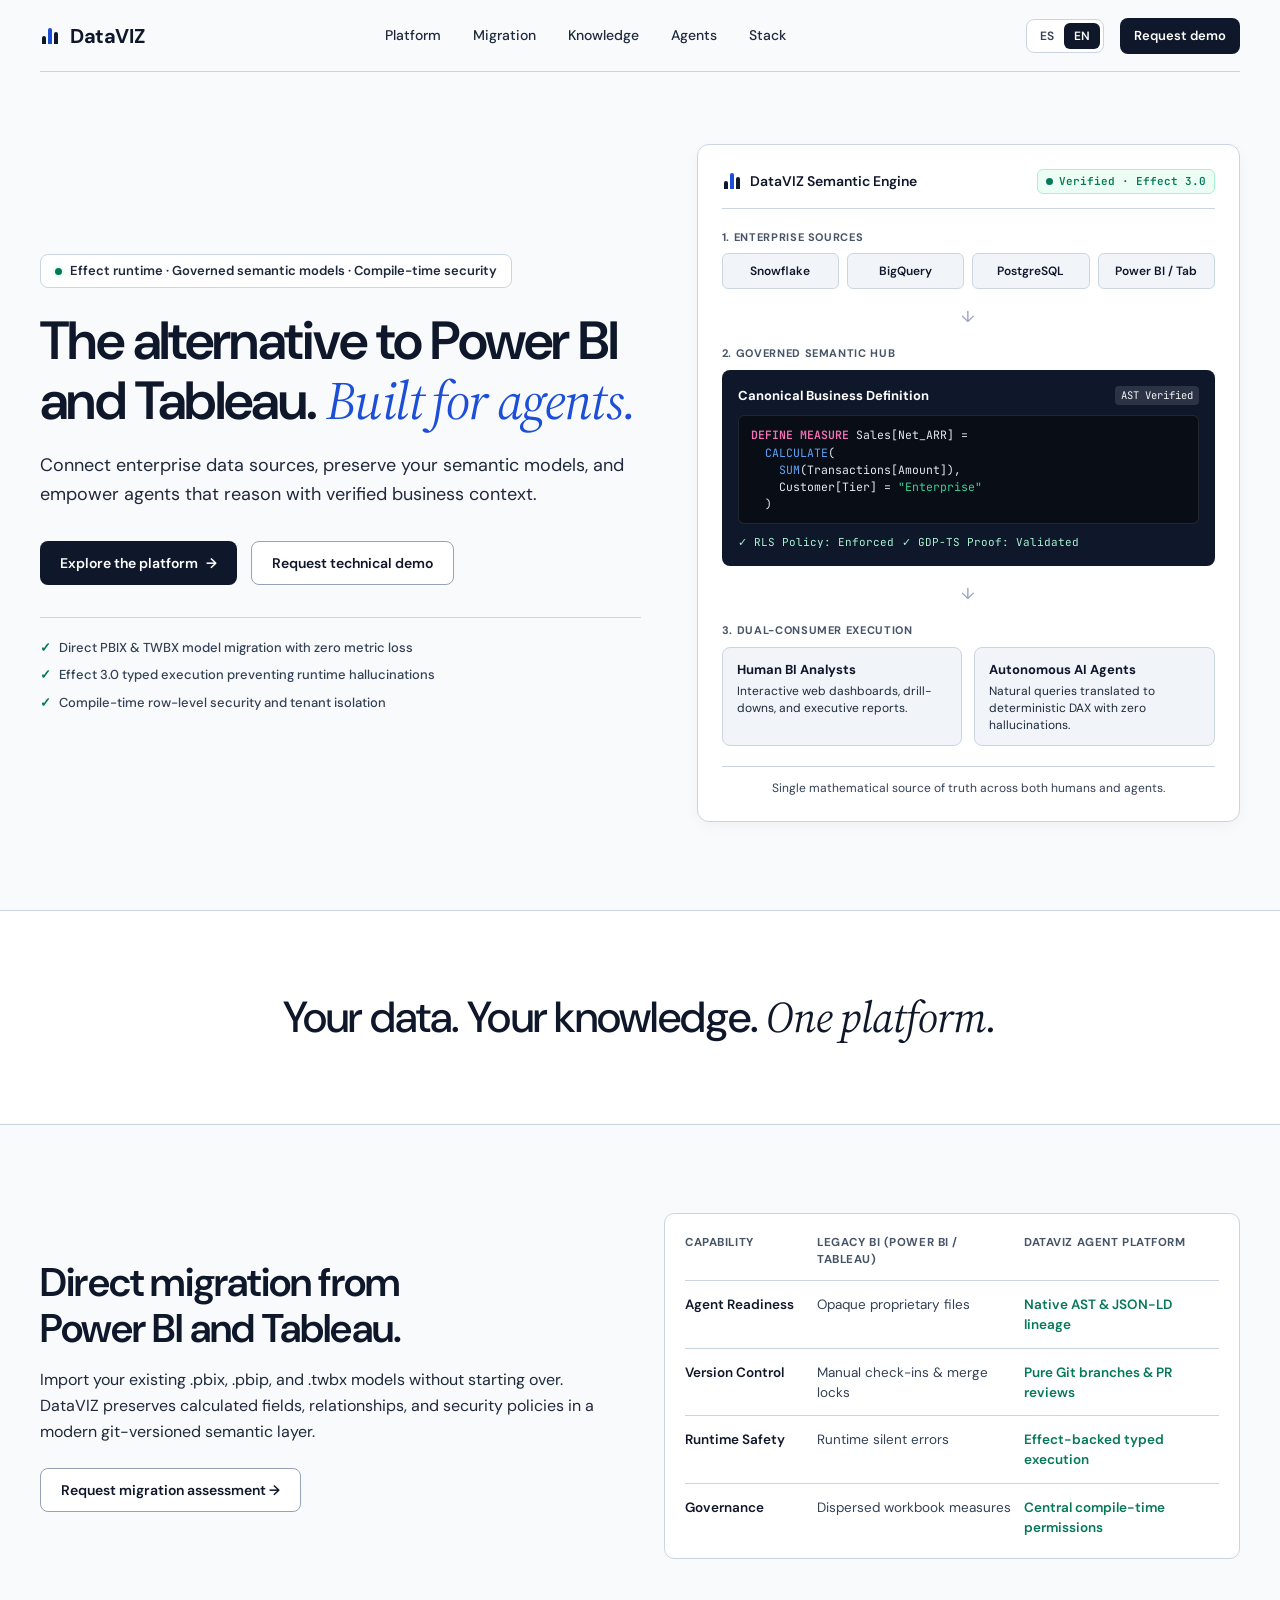
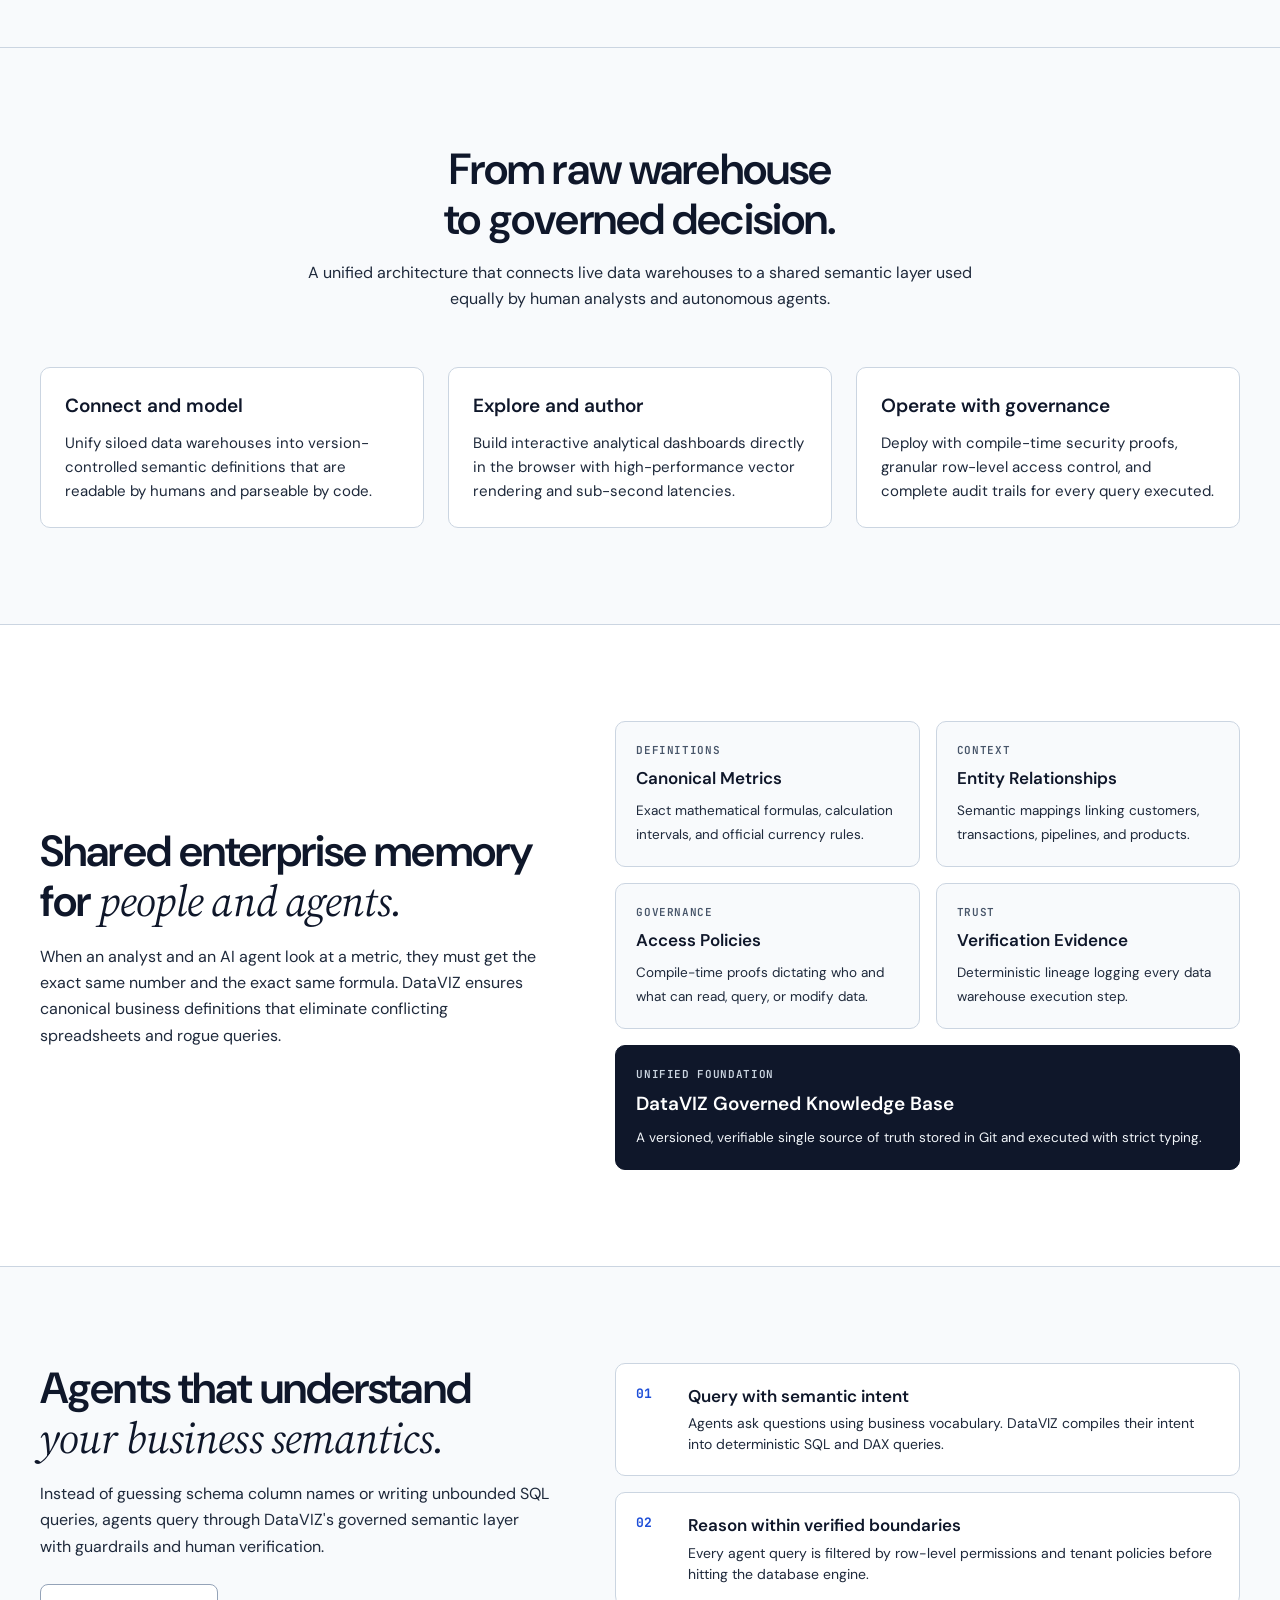
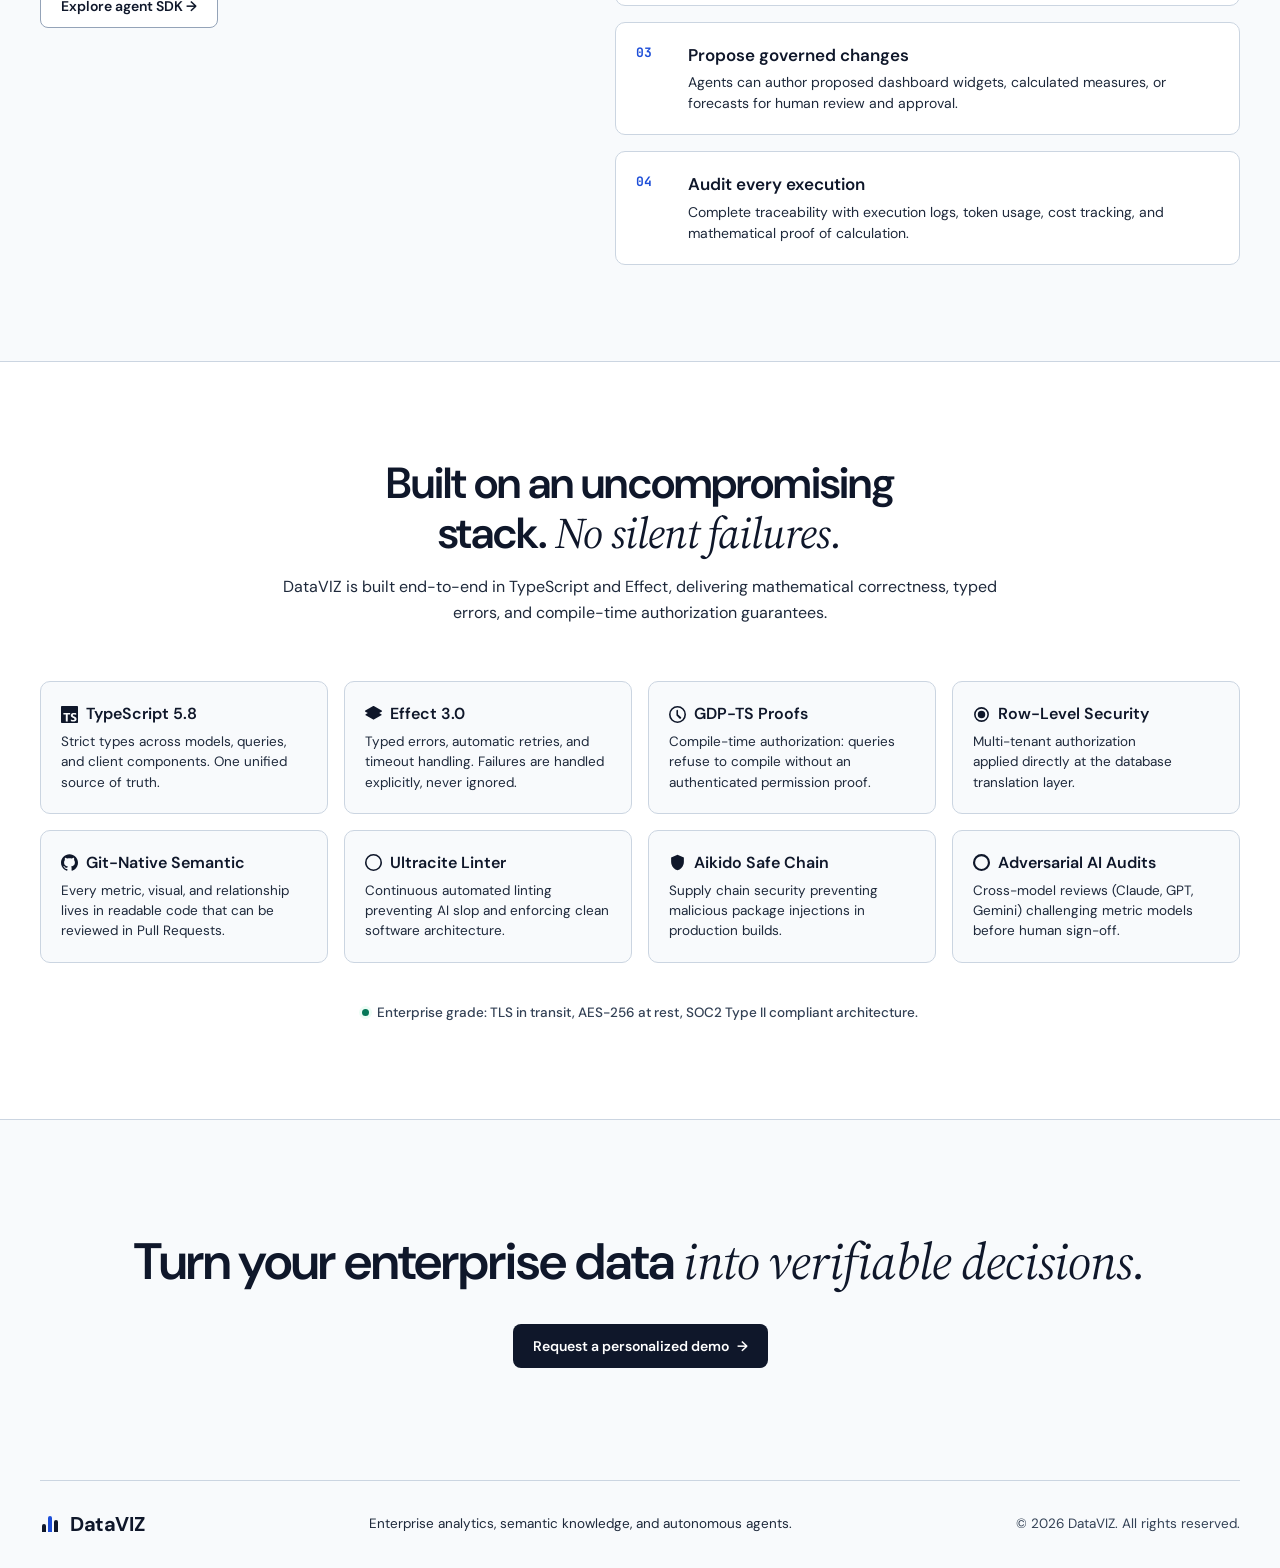
==== index.html @ ff23e4b3 "feat(ui): redesign hero with high-contrast architecture engine and fix contrast across all cards" ====
<!doctype html>
<html lang="en">
<head>
  <meta charset="utf-8">
  <meta name="viewport" content="width=device-width, initial-scale=1">
  <meta name="theme-color" content="#f8fafc">
  <meta name="description" content="DataVIZ: Business intelligence with a governed semantic layer designed for people and autonomous agents.">
  <link rel="alternate" hreflang="es" href="https://dataviz.matiaschicao.cl/es/">
  <link rel="alternate" hreflang="en" href="https://dataviz.matiaschicao.cl/">
  <title>DataVIZ · Business intelligence designed for agents</title>
  <link rel="preconnect" href="https://fonts.googleapis.com">
  <link rel="preconnect" href="https://fonts.gstatic.com" crossorigin>
  <link href="https://fonts.googleapis.com/css2?family=DM+Sans:ital,opsz,wght@0,9..40,400;0,9..40,500;0,9..40,600;0,9..40,700;1,9..40,400&family=JetBrains+Mono:wght@400;500;600&family=Source+Serif+4:ital,opsz,wght@0,8..60,400;1,8..60,400&display=swap" rel="stylesheet">
  <link rel="stylesheet" href="/style.css">
</head>
<body>
  <a class="skip" href="#content">Skip to content</a>

  <header class="container nav">
    <a class="brand" href="/" aria-label="DataVIZ home">
      <span class="brand-mark" aria-hidden="true"><i></i><i></i><i></i></span>
      DataVIZ
    </a>
    <nav class="nav-links" aria-label="Main navigation">
      <a href="#platform">Platform</a>
      <a href="#migration">Migration</a>
      <a href="#knowledge">Knowledge</a>
      <a href="#agents">Agents</a>
      <a href="#stack">Stack</a>
    </nav>
    <div class="nav-actions">
      <div class="lang-switch" role="navigation" aria-label="Language selector">
        <a href="/es/" lang="es">ES</a>
        <a href="/" lang="en" aria-current="page">EN</a>
      </div>
      <a class="button button-sm" href="mailto:matiaschicao@hotmail.com?subject=Demo%20Request">Request demo</a>
    </div>
  </header>

  <main id="content">
    <!-- Hero Section: High-Contrast Asymmetric Split -->
    <section class="container hero" aria-labelledby="hero-title">
      <div class="hero-grid">
        <div class="hero-copy">
          <div class="signature-badge">
            <span class="signature-dot" aria-hidden="true"></span>
            <span>Effect runtime · Governed semantic models · Compile-time security</span>
          </div>
          <h1 id="hero-title">The alternative to Power BI and Tableau. <span class="serif">Built for agents.</span></h1>
          <p class="hero-lede">Connect enterprise data sources, preserve your semantic models, and empower agents that reason with verified business context.</p>
          
          <div class="hero-actions">
            <a class="button" href="#platform">Explore the platform <span aria-hidden="true">→</span></a>
            <a class="button button-secondary" href="mailto:matiaschicao@hotmail.com?subject=DataVIZ%20Technical%20Demo">Request technical demo</a>
          </div>

          <div class="hero-proofs">
            <div class="proof-item"><span class="proof-check">✓</span> Direct PBIX &amp; TWBX model migration with zero metric loss</div>
            <div class="proof-item"><span class="proof-check">✓</span> Effect 3.0 typed execution preventing runtime hallucinations</div>
            <div class="proof-item"><span class="proof-check">✓</span> Compile-time row-level security and tenant isolation</div>
          </div>
        </div>

        <!-- The Visual: Technical Architecture Engine -->
        <div class="architecture-card" role="region" aria-label="DataVIZ Semantic Engine Architecture">
          <div class="arch-header">
            <div class="arch-title">
              <span class="brand-mark" aria-hidden="true"><i></i><i></i><i></i></span>
              <span>DataVIZ Semantic Engine</span>
            </div>
            <div class="arch-status">
              <span class="signature-dot" aria-hidden="true"></span>
              <span>Verified · Effect 3.0</span>
            </div>
          </div>

          <!-- Layer 1: Sources -->
          <div>
            <div class="arch-layer-label">1. Enterprise Sources</div>
            <div class="arch-sources-grid">
              <div class="arch-source-chip">Snowflake</div>
              <div class="arch-source-chip">BigQuery</div>
              <div class="arch-source-chip">PostgreSQL</div>
              <div class="arch-source-chip">Power BI / Tab</div>
            </div>
          </div>

          <div class="arch-flow-arrow" aria-hidden="true">↓</div>

          <!-- Layer 2: Core Semantic Hub -->
          <div>
            <div class="arch-layer-label">2. Governed Semantic Hub</div>
            <div class="arch-core-box">
              <div class="arch-core-head">
                <strong>Canonical Business Definition</strong>
                <span class="arch-core-badge">AST Verified</span>
              </div>
              <div class="arch-code-snippet">
                <div><span class="kw">DEFINE MEASURE</span> Sales[Net_ARR] =</div>
                <div>&nbsp;&nbsp;<span class="fn">CALCULATE</span>(</div>
                <div>&nbsp;&nbsp;&nbsp;&nbsp;<span class="fn">SUM</span>(Transactions[Amount]),</div>
                <div>&nbsp;&nbsp;&nbsp;&nbsp;Customer[Tier] = <span class="str">"Enterprise"</span></div>
                <div>&nbsp;&nbsp;)</div>
              </div>
              <div class="arch-core-policies">
                <span class="policy-tag">✓ RLS Policy: Enforced</span>
                <span class="policy-tag">✓ GDP-TS Proof: Validated</span>
              </div>
            </div>
          </div>

          <div class="arch-flow-arrow" aria-hidden="true">↓</div>

          <!-- Layer 3: Dual Consumers -->
          <div>
            <div class="arch-layer-label">3. Dual-Consumer Execution</div>
            <div class="arch-outputs-grid">
              <div class="arch-output-box">
                <strong>Human BI Analysts</strong>
                <p>Interactive web dashboards, drill-downs, and executive reports.</p>
              </div>
              <div class="arch-output-box">
                <strong>Autonomous AI Agents</strong>
                <p>Natural queries translated to deterministic DAX with zero hallucinations.</p>
              </div>
            </div>
          </div>

          <div class="arch-footer">
            Single mathematical source of truth across both humans and agents.
          </div>
        </div>
      </div>
    </section>

    <!-- Thesis -->
    <section class="thesis" aria-labelledby="thesis-title">
      <div class="container">
        <h2 id="thesis-title">Your data. Your knowledge. <span class="serif">One platform.</span></h2>
      </div>
    </section>

    <!-- Migration Section -->
    <section class="migration-section" id="migration" aria-labelledby="migration-title">
      <div class="container migration-grid">
        <div class="migration-copy">
          <h2 id="migration-title">Direct migration from Power BI and Tableau.</h2>
          <p>Import your existing .pbix, .pbip, and .twbx models without starting over. DataVIZ preserves calculated fields, relationships, and security policies in a modern git-versioned semantic layer.</p>
          <a class="button button-secondary" href="mailto:matiaschicao@hotmail.com?subject=Migration%20Assessment">Request migration assessment →</a>
        </div>
        <div class="migration-table">
          <div class="comp-row comp-header">
            <span>Capability</span>
            <span>Legacy BI (Power BI / Tableau)</span>
            <span>DataVIZ Agent Platform</span>
          </div>
          <div class="comp-row">
            <span class="comp-feature">Agent Readiness</span>
            <span class="comp-legacy">Opaque proprietary files</span>
            <span class="comp-dataviz">Native AST &amp; JSON-LD lineage</span>
          </div>
          <div class="comp-row">
            <span class="comp-feature">Version Control</span>
            <span class="comp-legacy">Manual check-ins &amp; merge locks</span>
            <span class="comp-dataviz">Pure Git branches &amp; PR reviews</span>
          </div>
          <div class="comp-row">
            <span class="comp-feature">Runtime Safety</span>
            <span class="comp-legacy">Runtime silent errors</span>
            <span class="comp-dataviz">Effect-backed typed execution</span>
          </div>
          <div class="comp-row">
            <span class="comp-feature">Governance</span>
            <span class="comp-legacy">Dispersed workbook measures</span>
            <span class="comp-dataviz">Central compile-time permissions</span>
          </div>
        </div>
      </div>
    </section>

    <!-- Platform Section -->
    <section class="platform-section container" id="platform" aria-labelledby="platform-title">
      <div class="section-head">
        <h2 id="platform-title">From raw warehouse to governed decision.</h2>
        <p>A unified architecture that connects live data warehouses to a shared semantic layer used equally by human analysts and autonomous agents.</p>
      </div>

      <!-- Pillars -->
      <div class="pillars">
        <article class="pillar">
          <h3>Connect and model</h3>
          <p>Unify siloed data warehouses into version-controlled semantic definitions that are readable by humans and parseable by code.</p>
        </article>
        <article class="pillar">
          <h3>Explore and author</h3>
          <p>Build interactive analytical dashboards directly in the browser with high-performance vector rendering and sub-second latencies.</p>
        </article>
        <article class="pillar">
          <h3>Operate with governance</h3>
          <p>Deploy with compile-time security proofs, granular row-level access control, and complete audit trails for every query executed.</p>
        </article>
      </div>
    </section>

    <!-- Knowledge Section -->
    <section class="knowledge-section" id="knowledge" aria-labelledby="knowledge-title">
      <div class="container knowledge-inner">
        <div class="knowledge-copy">
          <h2 id="knowledge-title">Shared enterprise memory for <span class="serif">people and agents.</span></h2>
          <p>When an analyst and an AI agent look at a metric, they must get the exact same number and the exact same formula. DataVIZ ensures canonical business definitions that eliminate conflicting spreadsheets and rogue queries.</p>
        </div>

        <div class="knowledge-map" role="region" aria-label="Knowledge Structure">
          <div class="map-cell">
            <div class="map-cell-tag">Definitions</div>
            <strong>Canonical Metrics</strong>
            <span>Exact mathematical formulas, calculation intervals, and official currency rules.</span>
          </div>
          <div class="map-cell">
            <div class="map-cell-tag">Context</div>
            <strong>Entity Relationships</strong>
            <span>Semantic mappings linking customers, transactions, pipelines, and products.</span>
          </div>
          <div class="map-cell">
            <div class="map-cell-tag">Governance</div>
            <strong>Access Policies</strong>
            <span>Compile-time proofs dictating who and what can read, query, or modify data.</span>
          </div>
          <div class="map-cell">
            <div class="map-cell-tag">Trust</div>
            <strong>Verification Evidence</strong>
            <span>Deterministic lineage logging every data warehouse execution step.</span>
          </div>
          <div class="map-cell full">
            <div class="map-cell-tag">Unified Foundation</div>
            <strong>DataVIZ Governed Knowledge Base</strong>
            <span>A versioned, verifiable single source of truth stored in Git and executed with strict typing.</span>
          </div>
        </div>
      </div>
    </section>

    <!-- Agents Section -->
    <section class="agents-section container" id="agents" aria-labelledby="agents-title">
      <div class="agents-grid">
        <div class="agents-copy">
          <h2 id="agents-title">Agents that understand <span class="serif">your business semantics.</span></h2>
          <p>Instead of guessing schema column names or writing unbounded SQL queries, agents query through DataVIZ's governed semantic layer with guardrails and human verification.</p>
          <a class="button button-secondary" href="mailto:matiaschicao@hotmail.com?subject=Agent%20Integration">Explore agent SDK →</a>
        </div>

        <div class="agent-steps">
          <div class="agent-step-card">
            <div class="step-number">01</div>
            <div>
              <h3>Query with semantic intent</h3>
              <p>Agents ask questions using business vocabulary. DataVIZ compiles their intent into deterministic SQL and DAX queries.</p>
            </div>
          </div>
          <div class="agent-step-card">
            <div class="step-number">02</div>
            <div>
              <h3>Reason within verified boundaries</h3>
              <p>Every agent query is filtered by row-level permissions and tenant policies before hitting the database engine.</p>
            </div>
          </div>
          <div class="agent-step-card">
            <div class="step-number">03</div>
            <div>
              <h3>Propose governed changes</h3>
              <p>Agents can author proposed dashboard widgets, calculated measures, or forecasts for human review and approval.</p>
            </div>
          </div>
          <div class="agent-step-card">
            <div class="step-number">04</div>
            <div>
              <h3>Audit every execution</h3>
              <p>Complete traceability with execution logs, token usage, cost tracking, and mathematical proof of calculation.</p>
            </div>
          </div>
        </div>
      </div>
    </section>

    <!-- Stack Section -->
    <section class="stack-section" id="stack" aria-labelledby="stack-title">
      <div class="container">
        <div class="section-head">
          <h2 id="stack-title">Built on an uncompromising stack. <span class="serif">No silent failures.</span></h2>
          <p>DataVIZ is built end-to-end in TypeScript and Effect, delivering mathematical correctness, typed errors, and compile-time authorization guarantees.</p>
        </div>

        <div class="stack-grid">
          <article class="stack-card">
            <h3>
              <svg class="stack-icon" viewBox="0 0 24 24"><path d="M1.125 0C.502 0 0 .502 0 1.125v21.75C0 23.498.502 24 1.125 24h21.75c.623 0 1.125-.502 1.125-1.125V1.125C24 .502 23.498 0 22.875 0zm17.363 9.75c.612 0 1.154.037 1.627.111a6.38 6.38 0 0 1 1.306.34v2.458a3.95 3.95 0 0 0-.643-.361 5.093 5.093 0 0 0-.717-.26 5.453 5.453 0 0 0-1.426-.2c-.3 0-.573.028-.819.086a2.1 2.1 0 0 0-.623.242c-.17.104-.3.229-.393.374a.888.888 0 0 0-.14.49c0 .196.053.373.156.529.104.156.252.304.443.444s.423.276.696.41c.273.135.582.274.926.416.47.197.892.407 1.266.628.374.222.695.473.963.753.268.279.472.598.614.957.142.359.214.776.214 1.253 0 .657-.125 1.21-.373 1.656a3.033 3.033 0 0 1-1.012 1.085 4.38 4.38 0 0 1-1.487.596c-.566.12-1.163.18-1.79.18a9.916 9.916 0 0 1-1.84-.164 5.544 5.544 0 0 1-1.512-.493v-2.63a5.033 5.033 0 0 0 3.237 1.2c.333 0 .624-.03.872-.09.249-.06.456-.144.623-.25.166-.108.29-.234.373-.38a1.023 1.023 0 0 0-.074-1.089 2.12 2.12 0 0 0-.537-.5 5.597 5.597 0 0 0-.807-.444 27.72 27.72 0 0 0-1.007-.436c-.918-.383-1.602-.852-2.053-1.405-.45-.553-.676-1.222-.676-2.005 0-.614.123-1.141.369-1.582.246-.441.58-.804 1.004-1.089a4.494 4.494 0 0 1 1.47-.629 7.536 7.536 0 0 1 1.77-.201zm-15.113.188h9.563v2.166H9.506v9.646H6.789v-9.646H3.375z"/></svg>
              <span>TypeScript 5.8</span>
            </h3>
            <p>Strict types across models, queries, and client components. One unified source of truth.</p>
          </article>

          <article class="stack-card">
            <h3>
              <svg class="stack-icon" viewBox="0 0 24 24"><path d="M11.846.007a.8.8 0 0 0-.312.103L.454 6.346a.8.8 0 0 0-.397.855.8.8 0 0 0 .408.78L3.99 9.976 1.033 11.64a.76.76 0 0 0-.374.838c-.033.265.07.541.378.715l10.546 5.967a.8.8 0 0 0 .61.073.8.8 0 0 0 .27-.094l10.548-5.968c.31-.175.412-.454.376-.72a.76.76 0 0 0-.383-.79l-3.01-1.693 3.554-2.012a.8.8 0 0 0 .399-.836.8.8 0 0 0-.412-.753L12.455.13a.8.8 0 0 0-.28-.097.8.8 0 0 0-.227-.033"/></svg>
              <span>Effect 3.0</span>
            </h3>
            <p>Typed errors, automatic retries, and timeout handling. Failures are handled explicitly, never ignored.</p>
          </article>

          <article class="stack-card">
            <h3>
              <svg class="stack-icon" viewBox="0 0 16 16"><path d="M8 0a8 8 0 1 0 0 16A8 8 0 0 0 8 0Zm0 1.5a6.5 6.5 0 1 1 0 13 6.5 6.5 0 0 1 0-13Zm0 2a1 1 0 0 0-1 1v4a1 1 0 0 0 .293.707l2.5 2.5a1 1 0 0 0 1.414-1.414L8.5 8.086V4.5a1 1 0 0 0-1-1Z"/></svg>
              <span>GDP-TS Proofs</span>
            </h3>
            <p>Compile-time authorization: queries refuse to compile without an authenticated permission proof.</p>
          </article>

          <article class="stack-card">
            <h3>
              <svg class="stack-icon" viewBox="0 0 16 16"><path d="M8 1a7 7 0 1 0 0 14A7 7 0 0 0 8 1Zm0 1.5a5.5 5.5 0 1 1 0 11 5.5 5.5 0 0 1 0-11Zm0 2a3.5 3.5 0 1 0 0 7 3.5 3.5 0 0 0 0-7Z"/></svg>
              <span>Row-Level Security</span>
            </h3>
            <p>Multi-tenant authorization applied directly at the database translation layer.</p>
          </article>

          <article class="stack-card">
            <h3>
              <svg class="stack-icon" viewBox="0 0 24 24"><path d="M12 .297c-6.63 0-12 5.373-12 12 0 5.303 3.438 9.8 8.205 11.385.6.113.82-.258.82-.577 0-.285-.01-1.04-.015-2.04-3.338.724-4.042-1.61-4.042-1.61C4.422 18.07 3.633 17.7 3.633 17.7c-1.087-.744.084-.729.084-.729 1.205.084 1.838 1.236 1.838 1.236 1.07 1.835 2.809 1.305 3.495.998.108-.776.417-1.305.76-1.605-2.665-.3-5.466-1.332-5.466-5.93 0-1.31.465-2.38 1.235-3.22-.135-.303-.54-1.523.105-3.176 0 0 1.005-.322 3.3 1.23.96-.267 1.98-.399 3-.405 1.02.006 2.04.138 3 .405 2.28-1.552 3.285-1.23 3.285-1.23.645 1.653.24 2.873.12 3.176.765.84 1.23 1.91 1.23 3.22 0 4.61-2.805 5.625-5.475 5.92.42.36.81 1.096.81 2.22 0 1.606-.015 2.896-.015 3.286 0 .315.21.69.825.57C20.565 22.092 24 17.592 24 12.297c0-6.627-5.373-12-12-12"/></svg>
              <span>Git-Native Semantic</span>
            </h3>
            <p>Every metric, visual, and relationship lives in readable code that can be reviewed in Pull Requests.</p>
          </article>

          <article class="stack-card">
            <h3>
              <svg class="stack-icon" viewBox="0 0 16 16"><path d="M8 1.5a6.5 6.5 0 1 0 0 13 6.5 6.5 0 0 0 0-13ZM0 8a8 8 0 1 1 16 0A8 8 0 0 1 0 8Z"/></svg>
              <span>Ultracite Linter</span>
            </h3>
            <p>Continuous automated linting preventing AI slop and enforcing clean software architecture.</p>
          </article>

          <article class="stack-card">
            <h3>
              <svg class="stack-icon" viewBox="0 0 24 24"><path d="M12 1 3 5v6c0 5.55 3.84 10.74 9 12 5.16-1.26 9-6.45 9-12V5l-9-4z"/></svg>
              <span>Aikido Safe Chain</span>
            </h3>
            <p>Supply chain security preventing malicious package injections in production builds.</p>
          </article>

          <article class="stack-card">
            <h3>
              <svg class="stack-icon" viewBox="0 0 16 16"><path d="M8 0a8 8 0 1 0 0 16A8 8 0 0 0 8 0Zm0 2a6 6 0 1 1 0 12A6 6 0 0 1 8 2Z"/></svg>
              <span>Adversarial AI Audits</span>
            </h3>
            <p>Cross-model reviews (Claude, GPT, Gemini) challenging metric models before human sign-off.</p>
          </article>
        </div>

        <div class="stack-footnote">
          <span class="signature-dot" aria-hidden="true"></span>
          <span>Enterprise grade: TLS in transit, AES-256 at rest, SOC2 Type II compliant architecture.</span>
        </div>
      </div>
    </section>

    <!-- Closing Section -->
    <section class="closing-section container" aria-labelledby="closing-title">
      <h2 id="closing-title">Turn your enterprise data <span class="serif">into verifiable decisions.</span></h2>
      <a class="button" href="mailto:matiaschicao@hotmail.com?subject=DataVIZ%20Demo">
        Request a personalized demo <span aria-hidden="true">→</span>
      </a>
    </section>
  </main>

  <footer class="container footer">
    <div class="brand">
      <span class="brand-mark" aria-hidden="true"><i></i><i></i><i></i></span>
      DataVIZ
    </div>
    <p class="footer-copy">Enterprise analytics, semantic knowledge, and autonomous agents.</p>
    <span>© 2026 DataVIZ. All rights reserved.</span>
  </footer>
</body>
</html>
---- style.css ----
:root {
  /* Neutral ramp: High-contrast technical ink & slate */
  --bg-page: #f8fafc;
  --bg-card: #ffffff;
  --bg-subtle: #f1f5f9;
  --bg-raised: #e2e8f0;
  --border: #cbd5e1;
  --border-strong: #94a3b8;

  /* Text roles - WCAG AAA compliant */
  --text-primary: #0f172a;   /* 16.1:1 on white */
  --text-secondary: #1e293b; /* 12.7:1 on white */
  --text-muted: #334155;     /* 9.6:1 on white */
  --text-caption: #475569;   /* 7.0:1 on white */

  /* Accent & Semantics */
  --accent: #1d4ed8;
  --accent-tint: #eff6ff;
  --accent-border: #bfdbfe;
  --emerald: #047857;
  --emerald-tint: #ecfdf5;
  --emerald-border: #a7f3d0;
  --amber: #92400e;
  --amber-tint: #fef3c7;
  --amber-border: #fde68a;

  /* Dark Core Elements */
  --dark-surface: #0f172a;
  --dark-text: #ffffff;
  --dark-secondary: #f1f5f9;
  --dark-muted: #cbd5e1;
  --dark-border: rgba(255, 255, 255, 0.15);

  /* Typography */
  --sans: "DM Sans", -apple-system, BlinkMacSystemFont, "Segoe UI", Roboto, sans-serif;
  --serif: "Source Serif 4", Georgia, serif;
  --mono: "JetBrains Mono", ui-monospace, SFMono-Regular, Menlo, Monaco, Consolas, monospace;

  /* Motion */
  --ease: cubic-bezier(0.16, 1, 0.3, 1);
  --duration-fast: 150ms;
}

* {
  box-sizing: border-box;
}

html {
  scroll-behavior: smooth;
  font-family: var(--sans);
  background-color: var(--bg-page);
  color: var(--text-primary);
  font-size: 16px;
  line-height: 1.5;
  -webkit-font-smoothing: antialiased;
}

body {
  margin: 0;
  min-width: 0;
  background-color: var(--bg-page);
  color: var(--text-primary);
}

a {
  color: inherit;
  text-decoration: none;
}

button {
  font: inherit;
  border: none;
  background: none;
}

h1, h2, h3, h4, p {
  margin-top: 0;
}

h1, h2, h3 {
  text-wrap: balance;
  color: var(--text-primary);
  font-weight: 600;
}

p {
  text-wrap: pretty;
  color: var(--text-secondary);
}

::selection {
  background: #bfdbfe;
  color: #1e3a8a;
}

:focus-visible {
  outline: 2px solid var(--accent);
  outline-offset: 2px;
}

.skip {
  position: absolute;
  top: -64px;
  left: 16px;
  z-index: 50;
  padding: 8px 16px;
  background: var(--text-primary);
  color: #ffffff;
  border-radius: 8px;
  font-size: 14px;
  font-weight: 500;
  transition: top var(--duration-fast) var(--ease);
}

.skip:focus {
  top: 16px;
}

.container {
  width: min(100% - 48px, 1200px);
  margin-inline: auto;
}

.serif {
  font-family: var(--serif);
  font-style: italic;
  font-weight: 400;
}

.tabular {
  font-variant-numeric: tabular-nums;
  font-family: var(--mono);
}

/* ─── Navigation ─── */
.nav {
  display: flex;
  align-items: center;
  justify-content: space-between;
  height: 72px;
  border-bottom: 1px solid var(--border);
}

.brand {
  display: inline-flex;
  align-items: center;
  gap: 10px;
  font-weight: 700;
  font-size: 20px;
  letter-spacing: -0.02em;
  color: var(--text-primary);
}

.brand-mark {
  display: flex;
  align-items: flex-end;
  gap: 2px;
  width: 20px;
  height: 20px;
  padding: 2px;
}

.brand-mark i {
  display: block;
  width: 4px;
  border-radius: 2px 2px 0 0;
  background: var(--text-primary);
}

.brand-mark i:nth-child(1) { height: 8px; }
.brand-mark i:nth-child(2) { height: 16px; background: var(--accent); }
.brand-mark i:nth-child(3) { height: 12px; }

.nav-links {
  display: flex;
  align-items: center;
  gap: 32px;
  font-size: 14px;
  font-weight: 500;
  color: var(--text-secondary);
}

.nav-links a {
  transition: color var(--duration-fast) var(--ease);
}

.nav-links a:hover {
  color: var(--accent);
}

.nav-actions {
  display: flex;
  align-items: center;
  gap: 16px;
}

.lang-switch {
  display: inline-flex;
  align-items: center;
  padding: 3px;
  border: 1px solid var(--border);
  border-radius: 8px;
  background: var(--bg-card);
  font-size: 12px;
  font-weight: 600;
}

.lang-switch a {
  padding: 4px 10px;
  border-radius: 6px;
  color: var(--text-muted);
  transition: all var(--duration-fast) var(--ease);
}

.lang-switch a:hover {
  color: var(--text-primary);
}

.lang-switch a[aria-current="page"] {
  background: var(--text-primary);
  color: #ffffff;
}

/* ─── Buttons ─── */
.button {
  display: inline-flex;
  align-items: center;
  justify-content: center;
  gap: 8px;
  height: 44px;
  padding: 0 20px;
  background: var(--text-primary);
  color: #ffffff;
  border-radius: 8px;
  font-size: 14px;
  font-weight: 600;
  line-height: 1;
  transition: background var(--duration-fast) var(--ease), transform var(--duration-fast) var(--ease);
}

.button:hover {
  background: #1e293b;
  transform: translateY(-1px);
}

.button:active {
  transform: translateY(0);
}

.button-secondary {
  background: var(--bg-card);
  color: var(--text-primary);
  border: 1px solid var(--border-strong);
}

.button-secondary:hover {
  background: var(--bg-subtle);
  border-color: var(--text-primary);
}

.button-sm {
  height: 36px;
  padding: 0 14px;
  font-size: 13px;
}

/* ─── Hero Section: Asymmetric Split ─── */
.hero {
  padding-block: 72px 88px;
}

.hero-grid {
  display: grid;
  grid-template-columns: 1.05fr 0.95fr;
  gap: 56px;
  align-items: center;
}

.hero-copy {
  max-width: 620px;
}

.signature-badge {
  display: inline-flex;
  align-items: center;
  gap: 8px;
  padding: 6px 14px;
  background: var(--bg-card);
  border: 1px solid var(--border);
  border-radius: 8px;
  font-size: 13px;
  font-weight: 600;
  color: var(--text-secondary);
  margin-bottom: 24px;
}

.signature-dot {
  width: 7px;
  height: 7px;
  border-radius: 50%;
  background: var(--emerald);
  box-shadow: 0 0 0 3px var(--emerald-tint);
}

.hero-copy h1 {
  margin: 0 0 20px;
  font-size: clamp(38px, 4.2vw, 56px);
  line-height: 1.1;
  letter-spacing: -0.03em;
  font-weight: 600;
}

.hero-copy h1 .serif {
  color: var(--accent);
}

.hero-lede {
  font-size: 18px;
  line-height: 1.6;
  color: var(--text-secondary);
  margin-bottom: 32px;
}

.hero-actions {
  display: flex;
  align-items: center;
  flex-wrap: wrap;
  gap: 14px;
  margin-bottom: 32px;
}

.hero-proofs {
  display: flex;
  flex-direction: column;
  gap: 8px;
  padding-top: 20px;
  border-top: 1px solid var(--border);
}

.proof-item {
  display: flex;
  align-items: center;
  gap: 8px;
  font-size: 13px;
  font-weight: 500;
  color: var(--text-muted);
}

.proof-check {
  color: var(--emerald);
  font-weight: bold;
}

/* ─── Hero Visual: Technical Architecture Canvas ─── */
.architecture-card {
  background: var(--bg-card);
  border: 1px solid var(--border);
  border-radius: 12px;
  padding: 24px;
  box-shadow: 0 4px 16px -2px rgba(15, 23, 42, 0.05);
  display: flex;
  flex-direction: column;
  gap: 20px;
}

.arch-header {
  display: flex;
  align-items: center;
  justify-content: space-between;
  padding-bottom: 14px;
  border-bottom: 1px solid var(--border);
}

.arch-title {
  display: flex;
  align-items: center;
  gap: 8px;
  font-size: 14px;
  font-weight: 600;
  color: var(--text-primary);
}

.arch-status {
  display: inline-flex;
  align-items: center;
  gap: 6px;
  padding: 3px 8px;
  background: var(--emerald-tint);
  border: 1px solid var(--emerald-border);
  border-radius: 6px;
  font-size: 11px;
  font-family: var(--mono);
  font-weight: 600;
  color: var(--emerald);
}

.arch-layer-label {
  font-size: 11px;
  font-weight: 700;
  color: var(--text-caption);
  text-transform: uppercase;
  letter-spacing: 0.06em;
  margin-bottom: 8px;
}

/* Sources row */
.arch-sources-grid {
  display: grid;
  grid-template-columns: repeat(4, 1fr);
  gap: 8px;
}

.arch-source-chip {
  padding: 8px 10px;
  background: var(--bg-subtle);
  border: 1px solid var(--border);
  border-radius: 6px;
  font-size: 12px;
  font-weight: 600;
  color: var(--text-primary);
  text-align: center;
}

.arch-flow-arrow {
  text-align: center;
  color: var(--border-strong);
  font-size: 16px;
  line-height: 1;
}

/* Central Semantic Core */
.arch-core-box {
  background: var(--dark-surface);
  color: var(--dark-text);
  border-radius: 8px;
  padding: 16px;
}

.arch-core-head {
  display: flex;
  align-items: center;
  justify-content: space-between;
  margin-bottom: 10px;
}

.arch-core-head strong {
  font-size: 13px;
  color: #ffffff;
}

.arch-core-badge {
  font-size: 10.5px;
  font-family: var(--mono);
  background: rgba(255, 255, 255, 0.12);
  padding: 2px 6px;
  border-radius: 4px;
  color: var(--dark-secondary);
}

.arch-code-snippet {
  font-family: var(--mono);
  font-size: 11.5px;
  line-height: 1.5;
  background: #090d16;
  border: 1px solid rgba(255, 255, 255, 0.1);
  border-radius: 6px;
  padding: 10px 12px;
  color: #e2e8f0;
  margin-bottom: 10px;
}

.arch-code-snippet .kw { color: #f472b6; font-weight: 600; }
.arch-code-snippet .fn { color: #60a5fa; }
.arch-code-snippet .str { color: #34d399; }

.arch-core-policies {
  display: flex;
  align-items: center;
  gap: 8px;
  font-family: var(--mono);
  font-size: 11px;
}

.policy-tag {
  display: inline-flex;
  align-items: center;
  gap: 4px;
  color: #a7f3d0;
}

/* Outputs row */
.arch-outputs-grid {
  display: grid;
  grid-template-columns: 1fr 1fr;
  gap: 12px;
}

.arch-output-box {
  padding: 12px 14px;
  background: var(--bg-subtle);
  border: 1px solid var(--border);
  border-radius: 8px;
}

.arch-output-box strong {
  display: block;
  font-size: 13px;
  color: var(--text-primary);
  margin-bottom: 4px;
}

.arch-output-box p {
  font-size: 12px;
  color: var(--text-secondary);
  line-height: 1.4;
  margin: 0;
}

.arch-footer {
  font-size: 12px;
  color: var(--text-muted);
  text-align: center;
  padding-top: 12px;
  border-top: 1px solid var(--border);
}

/* ─── Thesis Section ─── */
.thesis {
  padding-block: 80px;
  text-align: center;
  border-top: 1px solid var(--border);
  border-bottom: 1px solid var(--border);
  background: var(--bg-card);
}

.thesis h2 {
  max-width: 840px;
  margin: 0 auto;
  font-size: clamp(28px, 3.4vw, 44px);
  line-height: 1.2;
  font-weight: 500;
  letter-spacing: -0.02em;
}

/* ─── Migration Section ─── */
.migration-section {
  padding-block: 88px;
  background: var(--bg-page);
  border-bottom: 1px solid var(--border);
}

.migration-grid {
  display: grid;
  grid-template-columns: 1fr 1fr;
  gap: 48px;
  align-items: center;
}

.migration-copy h2 {
  font-size: clamp(28px, 3.2vw, 40px);
  line-height: 1.15;
  letter-spacing: -0.02em;
  margin-bottom: 16px;
}

.migration-copy p {
  color: var(--text-secondary);
  font-size: 16px;
  line-height: 1.6;
  margin-bottom: 24px;
}

.migration-table {
  background: var(--bg-card);
  border: 1px solid var(--border);
  border-radius: 10px;
  padding: 20px;
  display: flex;
  flex-direction: column;
  gap: 14px;
}

.comp-row {
  display: grid;
  grid-template-columns: 120px 1fr 1fr;
  gap: 12px;
  font-size: 13.5px;
  padding-bottom: 12px;
  border-bottom: 1px solid var(--border);
}

.comp-row:last-child {
  padding-bottom: 0;
  border-bottom: none;
}

.comp-header {
  font-size: 11.5px;
  font-weight: 700;
  color: var(--text-caption);
  text-transform: uppercase;
  letter-spacing: 0.05em;
}

.comp-feature {
  font-weight: 600;
  color: var(--text-primary);
}

.comp-legacy {
  color: var(--text-muted);
}

.comp-dataviz {
  color: var(--emerald);
  font-weight: 600;
}

/* ─── Platform Section & Pillars ─── */
.platform-section {
  padding-block: 96px;
}

.section-head {
  max-width: 720px;
  margin: 0 auto 56px;
  text-align: center;
}

.section-head h2 {
  font-size: clamp(28px, 3.4vw, 44px);
  line-height: 1.15;
  letter-spacing: -0.02em;
  margin-bottom: 16px;
}

.section-head p {
  font-size: 16px;
  line-height: 1.6;
  color: var(--text-secondary);
}

.pillars {
  display: grid;
  grid-template-columns: repeat(3, 1fr);
  gap: 24px;
}

.pillar {
  padding: 24px;
  background: var(--bg-card);
  border: 1px solid var(--border);
  border-radius: 10px;
}

.pillar h3 {
  font-size: 19px;
  font-weight: 600;
  margin-bottom: 10px;
  color: var(--text-primary);
}

.pillar p {
  font-size: 15px;
  color: var(--text-secondary);
  line-height: 1.6;
  margin: 0;
}

/* ─── Knowledge Section ─── */
.knowledge-section {
  padding-block: 96px;
  background: var(--bg-card);
  border-block: 1px solid var(--border);
}

.knowledge-inner {
  display: grid;
  grid-template-columns: 0.9fr 1.1fr;
  gap: 64px;
  align-items: center;
}

.knowledge-copy h2 {
  font-size: clamp(28px, 3.4vw, 44px);
  line-height: 1.15;
  letter-spacing: -0.02em;
  margin-bottom: 18px;
}

.knowledge-copy p {
  color: var(--text-secondary);
  font-size: 16px;
  line-height: 1.65;
}

.knowledge-map {
  display: grid;
  grid-template-columns: 1fr 1fr;
  gap: 16px;
}

.map-cell {
  padding: 20px;
  background: var(--bg-page);
  border: 1px solid var(--border);
  border-radius: 10px;
}

.map-cell-tag {
  font-size: 11px;
  font-family: var(--mono);
  font-weight: 600;
  color: var(--text-caption);
  text-transform: uppercase;
  letter-spacing: 0.06em;
  margin-bottom: 8px;
}

.map-cell strong {
  display: block;
  font-size: 17px;
  font-weight: 600;
  color: var(--text-primary);
  margin-bottom: 6px;
}

.map-cell span {
  font-size: 13.5px;
  color: var(--text-secondary);
  line-height: 1.5;
}

.map-cell.full {
  grid-column: 1 / -1;
  background: var(--dark-surface);
  border-color: var(--dark-surface);
  color: #ffffff;
}

.map-cell.full .map-cell-tag { color: var(--dark-muted); }
.map-cell.full strong { color: #ffffff; font-size: 19px; }
.map-cell.full span { color: var(--dark-secondary); }

/* ─── Agents Section ─── */
.agents-section {
  padding-block: 96px;
}

.agents-grid {
  display: grid;
  grid-template-columns: 0.9fr 1.1fr;
  gap: 64px;
}

.agents-copy h2 {
  font-size: clamp(28px, 3.4vw, 44px);
  line-height: 1.15;
  letter-spacing: -0.02em;
  margin-bottom: 18px;
}

.agents-copy p {
  color: var(--text-secondary);
  font-size: 16px;
  line-height: 1.65;
  margin-bottom: 24px;
}

.agent-steps {
  display: flex;
  flex-direction: column;
  gap: 16px;
}

.agent-step-card {
  padding: 20px;
  background: var(--bg-card);
  border: 1px solid var(--border);
  border-radius: 10px;
  display: grid;
  grid-template-columns: 36px 1fr;
  gap: 16px;
}

.step-number {
  font-family: var(--mono);
  font-size: 13px;
  font-weight: 700;
  color: var(--accent);
}

.agent-step-card h3 {
  font-size: 17px;
  font-weight: 600;
  margin-bottom: 4px;
  color: var(--text-primary);
}

.agent-step-card p {
  font-size: 14px;
  color: var(--text-secondary);
  line-height: 1.5;
  margin: 0;
}

/* ─── Stack Section ─── */
.stack-section {
  padding-block: 96px;
  background: var(--bg-card);
  border-block: 1px solid var(--border);
}

.stack-grid {
  display: grid;
  grid-template-columns: repeat(4, 1fr);
  gap: 16px;
}

.stack-card {
  padding: 20px;
  background: var(--bg-page);
  border: 1px solid var(--border);
  border-radius: 10px;
}

.stack-card h3 {
  display: flex;
  align-items: center;
  gap: 8px;
  font-size: 16px;
  font-weight: 600;
  margin-bottom: 6px;
  color: var(--text-primary);
}

.stack-card p {
  font-size: 13.5px;
  color: var(--text-secondary);
  line-height: 1.5;
  margin: 0;
}

.stack-icon {
  width: 17px;
  height: 17px;
  fill: currentColor;
  flex-shrink: 0;
  color: var(--text-primary);
}

.stack-footnote {
  display: flex;
  align-items: center;
  justify-content: center;
  gap: 8px;
  margin-top: 40px;
  font-size: 13.5px;
  font-weight: 500;
  color: var(--text-muted);
}

/* ─── Closing Section ─── */
.closing-section {
  padding-block: 112px;
  text-align: center;
}

.closing-section h2 {
  font-size: clamp(32px, 4vw, 52px);
  line-height: 1.15;
  letter-spacing: -0.02em;
  margin-bottom: 32px;
}

/* ─── Footer ─── */
.footer {
  display: flex;
  align-items: center;
  justify-content: space-between;
  height: 88px;
  border-top: 1px solid var(--border);
  font-size: 13.5px;
  color: var(--text-muted);
}

.footer-copy {
  margin: 0;
}

/* ─── Responsive Media Queries ─── */
@media (max-width: 1024px) {
  .hero-grid {
    grid-template-columns: 1fr;
    gap: 48px;
  }
  .knowledge-inner,
  .agents-grid,
  .migration-grid {
    grid-template-columns: 1fr;
    gap: 40px;
  }
  .stack-grid {
    grid-template-columns: repeat(2, 1fr);
  }
}

@media (max-width: 768px) {
  .nav-links {
    display: none;
  }
  .hero-actions {
    flex-direction: column;
    width: 100%;
  }
  .hero-actions .button {
    width: 100%;
  }
  .arch-sources-grid {
    grid-template-columns: 1fr 1fr;
  }
  .arch-outputs-grid {
    grid-template-columns: 1fr;
  }
  .pillars {
    grid-template-columns: 1fr;
  }
  .knowledge-map {
    grid-template-columns: 1fr;
  }
  .stack-grid {
    grid-template-columns: 1fr;
  }
  .footer {
    flex-direction: column;
    justify-content: center;
    gap: 8px;
    height: auto;
    padding-block: 24px;
    text-align: center;
  }
}

@media (prefers-reduced-motion: reduce) {
  * {
    animation-duration: 0.01ms !important;
    animation-iteration-count: 1 !important;
    transition-duration: 0.01ms !important;
    scroll-behavior: auto !important;
  }
}
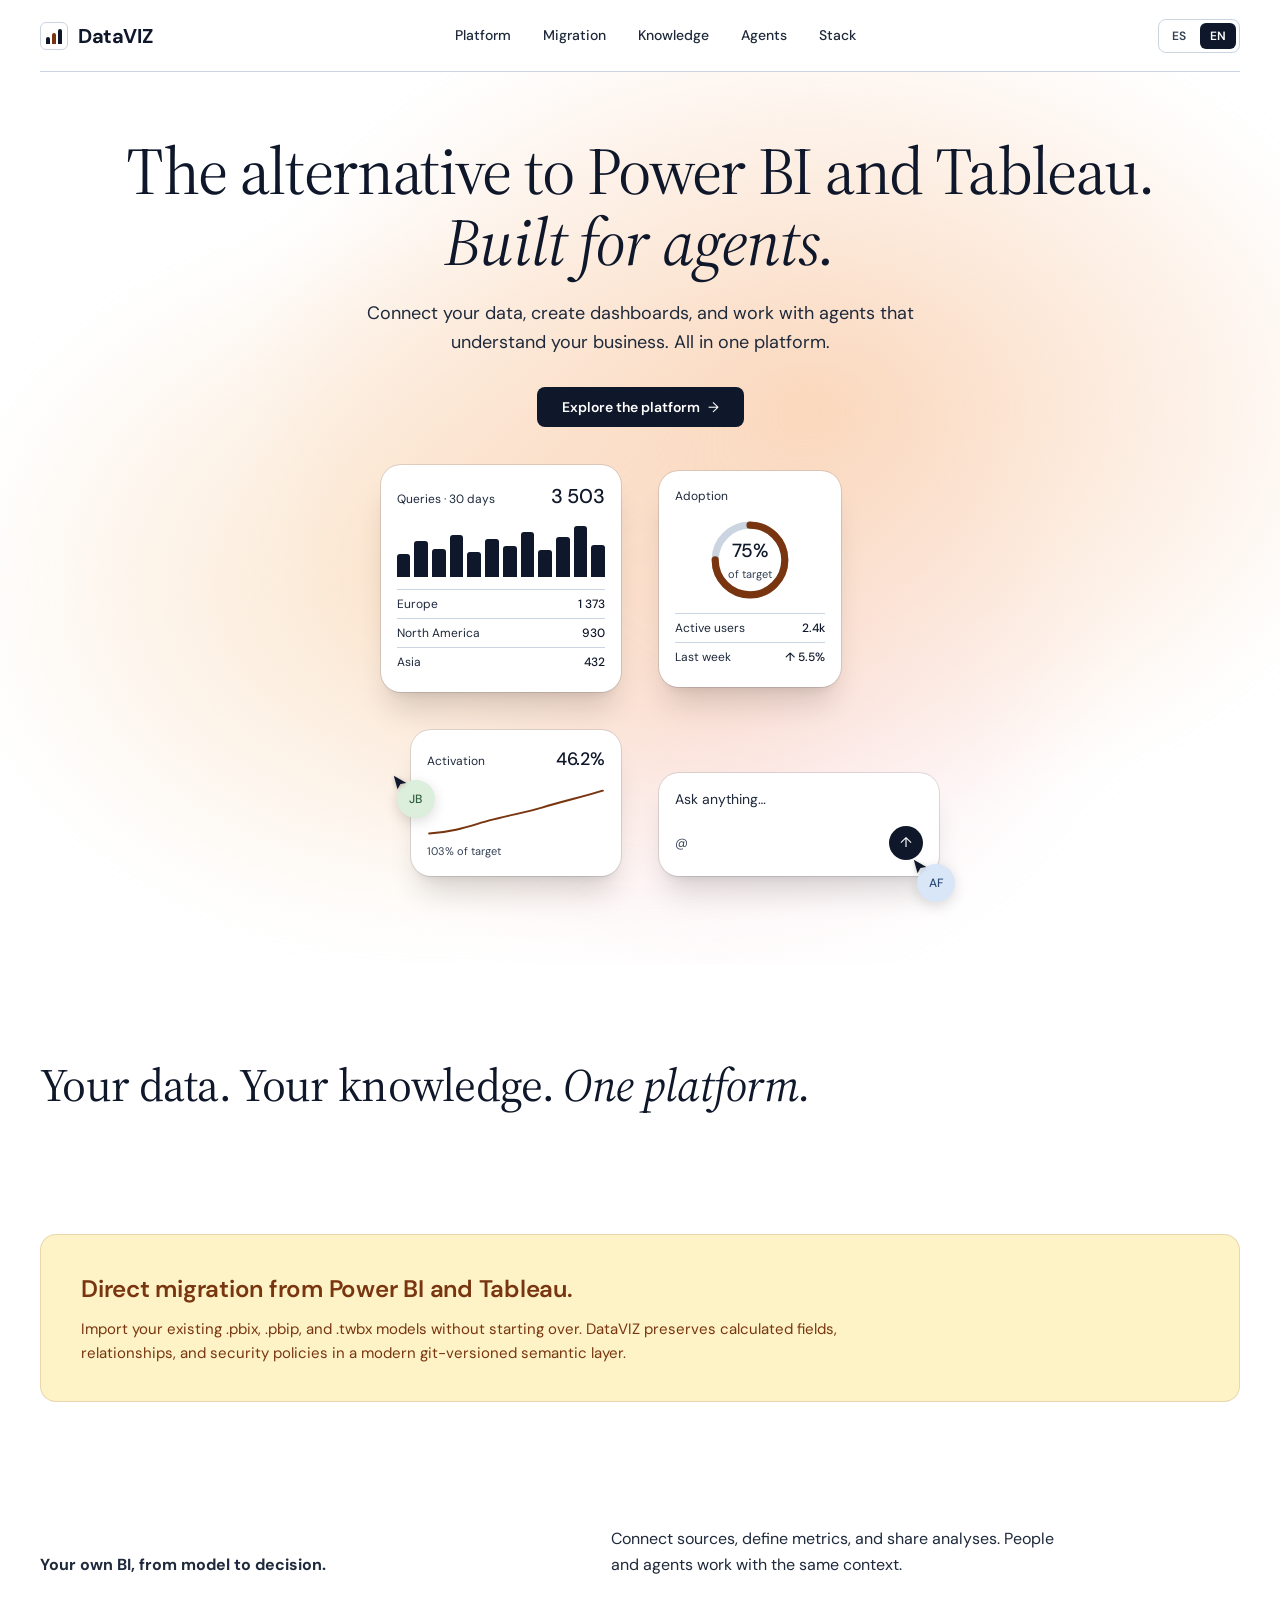
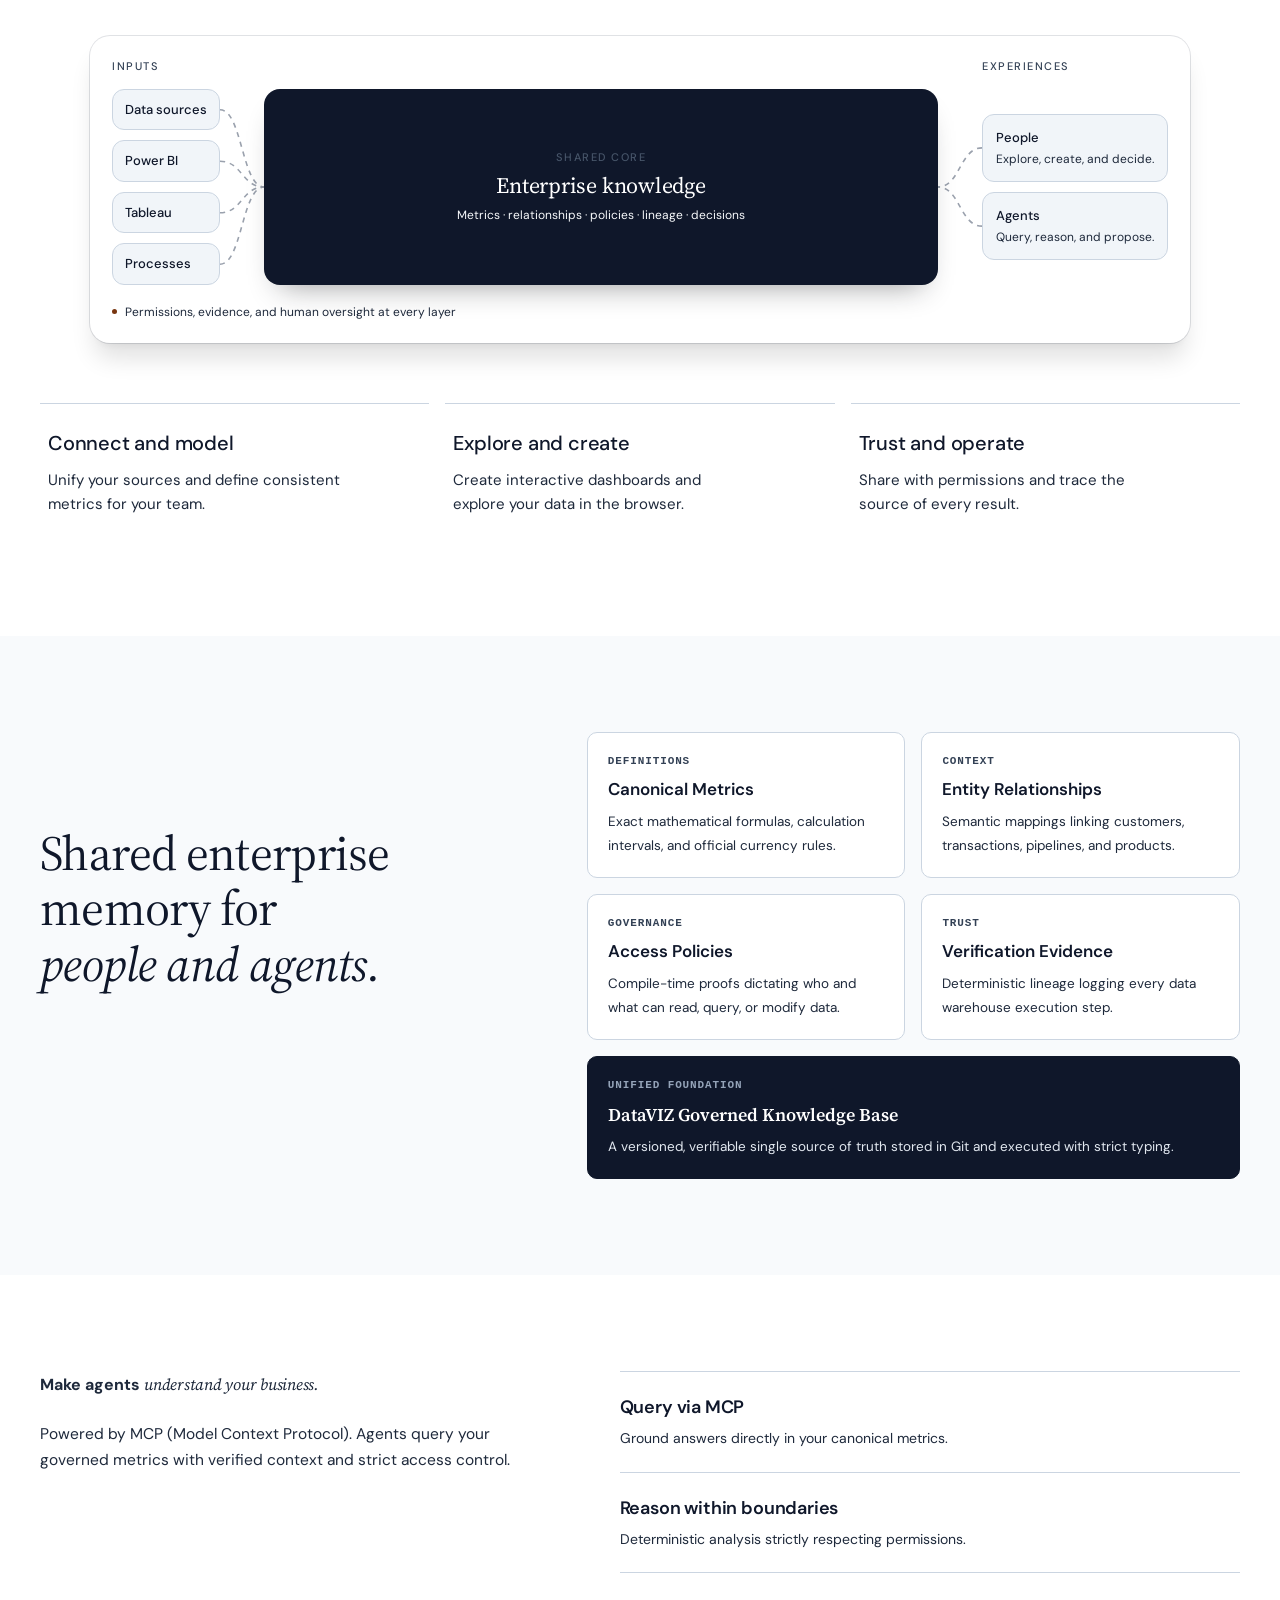
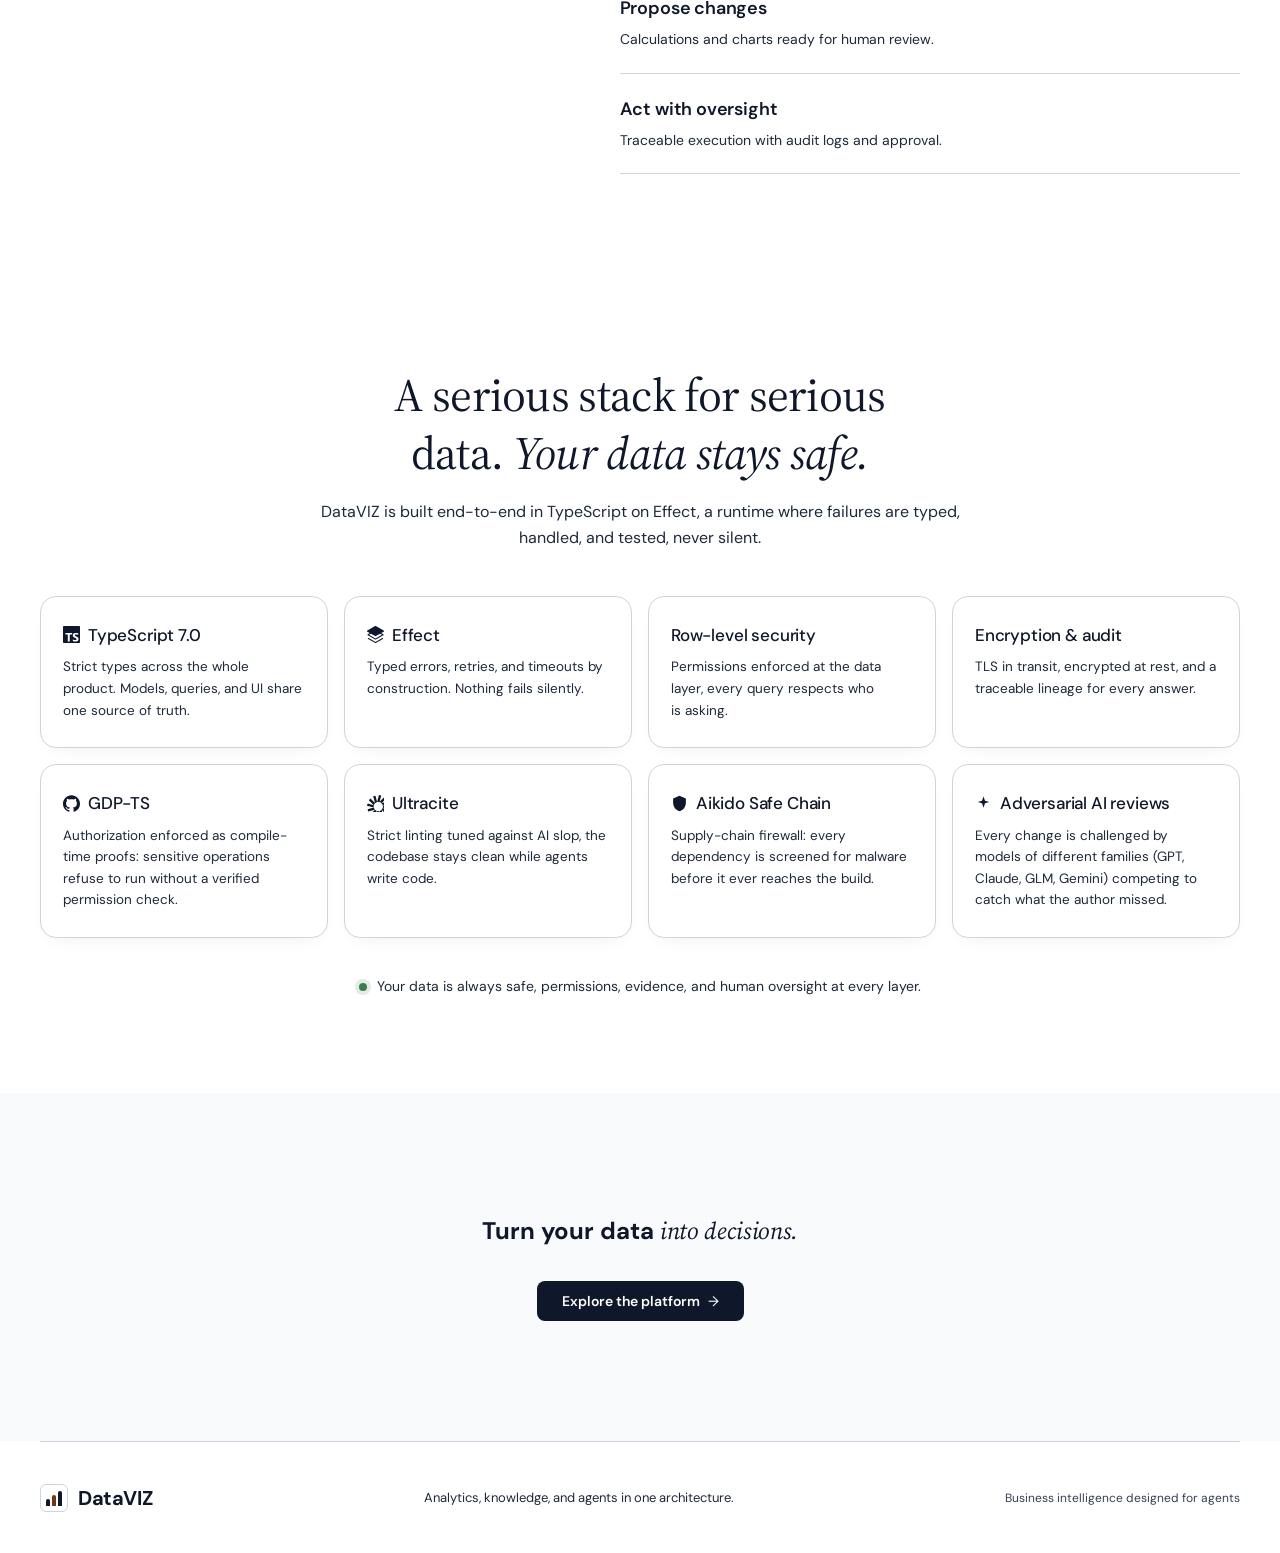
==== commit 7ed2ea15: "feat(v1): align nav layout, quadrangular buttons, migration copy, and knowledge grid" ====
--- a/index.html
+++ b/index.html
@@ -3,235 +3,140 @@
 <head>
   <meta charset="utf-8">
   <meta name="viewport" content="width=device-width, initial-scale=1">
-  <meta name="theme-color" content="#f8fafc">
-  <meta name="description" content="DataVIZ: Business intelligence with a governed semantic layer designed for people and autonomous agents.">
+  <meta name="theme-color" content="#ffffff">
+  <meta name="description" content="DataVIZ: analytics, enterprise knowledge, and agents in one platform.">
   <link rel="alternate" hreflang="es" href="https://dataviz.matiaschicao.cl/es/">
   <link rel="alternate" hreflang="en" href="https://dataviz.matiaschicao.cl/">
-  <title>DataVIZ · Business intelligence designed for agents</title>
+  <title>DataVIZ, Business intelligence designed for agents</title>
   <link rel="preconnect" href="https://fonts.googleapis.com">
   <link rel="preconnect" href="https://fonts.gstatic.com" crossorigin>
-  <link href="https://fonts.googleapis.com/css2?family=DM+Sans:ital,opsz,wght@0,9..40,400;0,9..40,500;0,9..40,600;0,9..40,700;1,9..40,400&family=JetBrains+Mono:wght@400;500;600&family=Source+Serif+4:ital,opsz,wght@0,8..60,400;1,8..60,400&display=swap" rel="stylesheet">
+  <link href="https://fonts.googleapis.com/css2?family=DM+Sans:wght@400;500&family=Source+Serif+4:ital,opsz,wght@0,8..60,400;1,8..60,400&display=swap" rel="stylesheet">
   <link rel="stylesheet" href="/style.css">
 </head>
 <body>
-  <a class="skip" href="#content">Skip to content</a>
-
+  <a class="skip" href="#contenido">Skip to content</a>
   <header class="container nav">
-    <a class="brand" href="/" aria-label="DataVIZ home">
-      <span class="brand-mark" aria-hidden="true"><i></i><i></i><i></i></span>
-      DataVIZ
-    </a>
+    <a class="brand" href="#inicio" aria-label="DataVIZ, back to top"><span class="mark" aria-hidden="true"><i></i><i></i><i></i></span>DataVIZ</a>
     <nav class="nav-links" aria-label="Main navigation">
-      <a href="#platform">Platform</a>
+      <a href="#plataforma">Platform</a>
       <a href="#migration">Migration</a>
-      <a href="#knowledge">Knowledge</a>
-      <a href="#agents">Agents</a>
+      <a href="#conocimiento">Knowledge</a>
+      <a href="#agentes">Agents</a>
       <a href="#stack">Stack</a>
     </nav>
     <div class="nav-actions">
-      <div class="lang-switch" role="navigation" aria-label="Language selector">
+      <div class="lang-switch" role="navigation" aria-label="Language">
         <a href="/es/" lang="es">ES</a>
         <a href="/" lang="en" aria-current="page">EN</a>
       </div>
-      <a class="button button-sm" href="mailto:matiaschicao@hotmail.com?subject=Demo%20Request">Request demo</a>
     </div>
   </header>
 
-  <main id="content">
-    <!-- Hero Section: High-Contrast Asymmetric Split -->
-    <section class="container hero" aria-labelledby="hero-title">
-      <div class="hero-grid">
-        <div class="hero-copy">
-          <div class="signature-badge">
-            <span class="signature-dot" aria-hidden="true"></span>
-            <span>Effect runtime · Governed semantic models · Compile-time security</span>
-          </div>
-          <h1 id="hero-title">The alternative to Power BI and Tableau. <span class="serif">Built for agents.</span></h1>
-          <p class="hero-lede">Connect enterprise data sources, preserve your semantic models, and empower agents that reason with verified business context.</p>
-          
-          <div class="hero-actions">
-            <a class="button" href="#platform">Explore the platform <span aria-hidden="true">→</span></a>
-            <a class="button button-secondary" href="mailto:matiaschicao@hotmail.com?subject=DataVIZ%20Technical%20Demo">Request technical demo</a>
-          </div>
-
-          <div class="hero-proofs">
-            <div class="proof-item"><span class="proof-check">✓</span> Direct PBIX &amp; TWBX model migration with zero metric loss</div>
-            <div class="proof-item"><span class="proof-check">✓</span> Effect 3.0 typed execution preventing runtime hallucinations</div>
-            <div class="proof-item"><span class="proof-check">✓</span> Compile-time row-level security and tenant isolation</div>
-          </div>
-        </div>
-
-        <!-- The Visual: Technical Architecture Engine -->
-        <div class="architecture-card" role="region" aria-label="DataVIZ Semantic Engine Architecture">
-          <div class="arch-header">
-            <div class="arch-title">
-              <span class="brand-mark" aria-hidden="true"><i></i><i></i><i></i></span>
-              <span>DataVIZ Semantic Engine</span>
+  <main id="contenido">
+    <section class="hero" id="inicio" aria-labelledby="hero-title">
+      <div class="hero-stage">
+        <h1 id="hero-title">The alternative to Power BI and Tableau. <span class="serif">Built for agents.</span></h1>
+        <p class="lede">Connect your data, create dashboards, and work with agents that understand your business. All in one platform.</p>
+        <div class="hero-actions">
+          <a class="button" href="#plataforma">Explore the platform <span aria-hidden="true">→</span></a>
+        </div>
+      </div>
+      <div class="artifact art-table" aria-hidden="true">
+        <div class="art-head"><span>Queries · 30 days</span><strong>3 503</strong></div>
+        <div class="bars"><i></i><i></i><i></i><i></i><i></i><i></i><i></i><i></i><i></i><i></i><i></i><i></i></div>
+        <div class="rows"><span>Europe<em>1 373</em></span><span>North America<em>930</em></span><span>Asia<em>432</em></span></div>
+      </div>
+      <div class="artifact art-ring" aria-hidden="true">
+        <div class="art-head"><span>Adoption</span></div>
+        <div class="ring-wrap">
+          <svg class="ring" viewBox="0 0 84 84"><circle class="ring-bg" cx="42" cy="42" r="34"/><circle class="ring-fg" cx="42" cy="42" r="34"/></svg>
+          <span class="ring-num">75%<small>of target</small></span>
+        </div>
+        <div class="rows"><span>Active users<em>2.4k</em></span><span>Last week<em>↑ 5.5%</em></span></div>
+      </div>
+      <div class="artifact art-line" aria-hidden="true">
+        <div class="art-head"><span>Activation</span><strong>46.2%</strong></div>
+        <svg class="spark" viewBox="0 0 160 60" preserveAspectRatio="none"><path d="M2 52 C 26 50, 38 44, 56 38 C 74 32, 88 30, 104 24 C 120 18, 142 12, 158 6"/></svg>
+        <span class="art-sub">103% of target</span>
+        <span class="bubble b-green">JB<svg class="cursor" viewBox="0 0 16 16" aria-hidden="true"><path d="M2.5 1.5l11.2 6.4-5.3 1-2.6 4.6z"/></svg></span>
+      </div>
+      <div class="artifact art-ask" aria-hidden="true">
+        <span class="ask-placeholder">Ask anything…</span>
+        <div class="ask-row"><span class="ask-icons">@</span><span class="ask-send">↑</span></div>
+        <span class="bubble b-blue">AF<svg class="cursor" viewBox="0 0 16 16" aria-hidden="true"><path d="M2.5 1.5l11.2 6.4-5.3 1-2.6 4.6z"/></svg></span>
+      </div>
+    </section>
+
+    <section class="container thesis" aria-labelledby="thesis-title"><h2 id="thesis-title" class="reveal">Your data. Your knowledge. <em class="serif">One platform.</em></h2></section>
+
+    <section class="migration" id="migration" aria-labelledby="migration-title">
+      <div class="container migration-inner">
+        <div>
+          <h2 id="migration-title" class="reveal">Direct migration from Power BI and Tableau.</h2>
+          <p class="reveal" style="--d:100ms">Import your existing .pbix, .pbip, and .twbx models without starting over. DataVIZ preserves calculated fields, relationships, and security policies in a modern git-versioned semantic layer.</p>
+        </div>
+      </div>
+    </section>
+
+    <section class="container section" id="plataforma" aria-labelledby="platform-title">
+      <div class="section-heading"><div><h2 id="platform-title" class="reveal">Your own BI, from model to decision.</h2></div><p class="reveal" style="--d:120ms">Connect sources, define metrics, and share analyses. People and agents work with the same context.</p></div>
+      <div class="system-wrap">
+        <div class="system" role="img" aria-label="BI sources and tools feed an enterprise knowledge base used by people and agents">
+          <div class="pipeline">
+            <span class="p-lbl lbl-in">Inputs</span>
+            <div class="p-inputs">
+              <span class="node">Data sources</span>
+              <span class="node">Power BI</span>
+              <span class="node">Tableau</span>
+              <span class="node">Processes</span>
             </div>
-            <div class="arch-status">
-              <span class="signature-dot" aria-hidden="true"></span>
-              <span>Verified · Effect 3.0</span>
+            <svg class="p-conn conn-in" aria-hidden="true"></svg>
+            <div class="p-core">
+              <small>Shared core</small>
+              <strong>Enterprise knowledge</strong>
+              <p>Metrics · relationships · policies · lineage · decisions</p>
             </div>
-          </div>
-
-          <!-- Layer 1: Sources -->
-          <div>
-            <div class="arch-layer-label">1. Enterprise Sources</div>
-            <div class="arch-sources-grid">
-              <div class="arch-source-chip">Snowflake</div>
-              <div class="arch-source-chip">BigQuery</div>
-              <div class="arch-source-chip">PostgreSQL</div>
-              <div class="arch-source-chip">Power BI / Tab</div>
+            <svg class="p-conn conn-out" aria-hidden="true"></svg>
+            <div class="p-outputs">
+              <div class="o-card"><strong>People</strong><span>Explore, create, and decide.</span></div>
+              <div class="o-card"><strong>Agents</strong><span>Query, reason, and propose.</span></div>
             </div>
-          </div>
-
-          <div class="arch-flow-arrow" aria-hidden="true">↓</div>
-
-          <!-- Layer 2: Core Semantic Hub -->
-          <div>
-            <div class="arch-layer-label">2. Governed Semantic Hub</div>
-            <div class="arch-core-box">
-              <div class="arch-core-head">
-                <strong>Canonical Business Definition</strong>
-                <span class="arch-core-badge">AST Verified</span>
-              </div>
-              <div class="arch-code-snippet">
-                <div><span class="kw">DEFINE MEASURE</span> Sales[Net_ARR] =</div>
-                <div>&nbsp;&nbsp;<span class="fn">CALCULATE</span>(</div>
-                <div>&nbsp;&nbsp;&nbsp;&nbsp;<span class="fn">SUM</span>(Transactions[Amount]),</div>
-                <div>&nbsp;&nbsp;&nbsp;&nbsp;Customer[Tier] = <span class="str">"Enterprise"</span></div>
-                <div>&nbsp;&nbsp;)</div>
-              </div>
-              <div class="arch-core-policies">
-                <span class="policy-tag">✓ RLS Policy: Enforced</span>
-                <span class="policy-tag">✓ GDP-TS Proof: Validated</span>
-              </div>
-            </div>
-          </div>
-
-          <div class="arch-flow-arrow" aria-hidden="true">↓</div>
-
-          <!-- Layer 3: Dual Consumers -->
-          <div>
-            <div class="arch-layer-label">3. Dual-Consumer Execution</div>
-            <div class="arch-outputs-grid">
-              <div class="arch-output-box">
-                <strong>Human BI Analysts</strong>
-                <p>Interactive web dashboards, drill-downs, and executive reports.</p>
-              </div>
-              <div class="arch-output-box">
-                <strong>Autonomous AI Agents</strong>
-                <p>Natural queries translated to deterministic DAX with zero hallucinations.</p>
-              </div>
-            </div>
-          </div>
-
-          <div class="arch-footer">
-            Single mathematical source of truth across both humans and agents.
-          </div>
-        </div>
-      </div>
-    </section>
-
-    <!-- Thesis -->
-    <section class="thesis" aria-labelledby="thesis-title">
-      <div class="container">
-        <h2 id="thesis-title">Your data. Your knowledge. <span class="serif">One platform.</span></h2>
-      </div>
-    </section>
-
-    <!-- Migration Section -->
-    <section class="migration-section" id="migration" aria-labelledby="migration-title">
-      <div class="container migration-grid">
-        <div class="migration-copy">
-          <h2 id="migration-title">Direct migration from Power BI and Tableau.</h2>
-          <p>Import your existing .pbix, .pbip, and .twbx models without starting over. DataVIZ preserves calculated fields, relationships, and security policies in a modern git-versioned semantic layer.</p>
-          <a class="button button-secondary" href="mailto:matiaschicao@hotmail.com?subject=Migration%20Assessment">Request migration assessment →</a>
-        </div>
-        <div class="migration-table">
-          <div class="comp-row comp-header">
-            <span>Capability</span>
-            <span>Legacy BI (Power BI / Tableau)</span>
-            <span>DataVIZ Agent Platform</span>
-          </div>
-          <div class="comp-row">
-            <span class="comp-feature">Agent Readiness</span>
-            <span class="comp-legacy">Opaque proprietary files</span>
-            <span class="comp-dataviz">Native AST &amp; JSON-LD lineage</span>
-          </div>
-          <div class="comp-row">
-            <span class="comp-feature">Version Control</span>
-            <span class="comp-legacy">Manual check-ins &amp; merge locks</span>
-            <span class="comp-dataviz">Pure Git branches &amp; PR reviews</span>
-          </div>
-          <div class="comp-row">
-            <span class="comp-feature">Runtime Safety</span>
-            <span class="comp-legacy">Runtime silent errors</span>
-            <span class="comp-dataviz">Effect-backed typed execution</span>
-          </div>
-          <div class="comp-row">
-            <span class="comp-feature">Governance</span>
-            <span class="comp-legacy">Dispersed workbook measures</span>
-            <span class="comp-dataviz">Central compile-time permissions</span>
-          </div>
-        </div>
-      </div>
-    </section>
-
-    <!-- Platform Section -->
-    <section class="platform-section container" id="platform" aria-labelledby="platform-title">
-      <div class="section-head">
-        <h2 id="platform-title">From raw warehouse to governed decision.</h2>
-        <p>A unified architecture that connects live data warehouses to a shared semantic layer used equally by human analysts and autonomous agents.</p>
-      </div>
-
-      <!-- Pillars -->
-      <div class="pillars">
-        <article class="pillar">
-          <h3>Connect and model</h3>
-          <p>Unify siloed data warehouses into version-controlled semantic definitions that are readable by humans and parseable by code.</p>
-        </article>
-        <article class="pillar">
-          <h3>Explore and author</h3>
-          <p>Build interactive analytical dashboards directly in the browser with high-performance vector rendering and sub-second latencies.</p>
-        </article>
-        <article class="pillar">
-          <h3>Operate with governance</h3>
-          <p>Deploy with compile-time security proofs, granular row-level access control, and complete audit trails for every query executed.</p>
-        </article>
-      </div>
-    </section>
-
-    <!-- Knowledge Section -->
-    <section class="knowledge-section" id="knowledge" aria-labelledby="knowledge-title">
+            <span class="p-lbl lbl-out">Experiences</span>
+            <div class="system-foot">Permissions, evidence, and human oversight at every layer</div>
+          </div>
+        </div>
+      </div>
+      <div class="pillars"><article class="pillar reveal"><h3>Connect and model</h3><p>Unify your sources and define consistent metrics for your team.</p></article><article class="pillar reveal" style="--d:110ms"><h3>Explore and create</h3><p>Create interactive dashboards and explore your data in the browser.</p></article><article class="pillar reveal" style="--d:220ms"><h3>Trust and operate</h3><p>Share with permissions and trace the source of every result.</p></article></div>
+    </section>
+
+    <section class="knowledge-section" id="conocimiento" aria-labelledby="knowledge-title">
       <div class="container knowledge-inner">
-        <div class="knowledge-copy">
-          <h2 id="knowledge-title">Shared enterprise memory for <span class="serif">people and agents.</span></h2>
-          <p>When an analyst and an AI agent look at a metric, they must get the exact same number and the exact same formula. DataVIZ ensures canonical business definitions that eliminate conflicting spreadsheets and rogue queries.</p>
-        </div>
-
+        <div>
+          <h2 id="knowledge-title" class="reveal">Shared enterprise memory for <em class="serif">people and agents.</em></h2>
+          <p class="reveal" style="--d:100ms">Every metric keeps its definition, source, and permissions. Dashboards and agents use the same source of truth.</p>
+        </div>
         <div class="knowledge-map" role="region" aria-label="Knowledge Structure">
-          <div class="map-cell">
+          <div class="map-cell reveal">
             <div class="map-cell-tag">Definitions</div>
             <strong>Canonical Metrics</strong>
             <span>Exact mathematical formulas, calculation intervals, and official currency rules.</span>
           </div>
-          <div class="map-cell">
+          <div class="map-cell reveal" style="--d:90ms">
             <div class="map-cell-tag">Context</div>
             <strong>Entity Relationships</strong>
             <span>Semantic mappings linking customers, transactions, pipelines, and products.</span>
           </div>
-          <div class="map-cell">
+          <div class="map-cell reveal" style="--d:180ms">
             <div class="map-cell-tag">Governance</div>
             <strong>Access Policies</strong>
             <span>Compile-time proofs dictating who and what can read, query, or modify data.</span>
           </div>
-          <div class="map-cell">
+          <div class="map-cell reveal" style="--d:270ms">
             <div class="map-cell-tag">Trust</div>
             <strong>Verification Evidence</strong>
             <span>Deterministic lineage logging every data warehouse execution step.</span>
           </div>
-          <div class="map-cell full">
+          <div class="map-cell map-core reveal" style="--d:360ms">
             <div class="map-cell-tag">Unified Foundation</div>
             <strong>DataVIZ Governed Knowledge Base</strong>
             <span>A versioned, verifiable single source of truth stored in Git and executed with strict typing.</span>
@@ -240,145 +145,83 @@
       </div>
     </section>
 
-    <!-- Agents Section -->
-    <section class="agents-section container" id="agents" aria-labelledby="agents-title">
+    <section class="container agents" id="agentes" aria-labelledby="agents-title">
       <div class="agents-grid">
-        <div class="agents-copy">
-          <h2 id="agents-title">Agents that understand <span class="serif">your business semantics.</span></h2>
-          <p>Instead of guessing schema column names or writing unbounded SQL queries, agents query through DataVIZ's governed semantic layer with guardrails and human verification.</p>
-          <a class="button button-secondary" href="mailto:matiaschicao@hotmail.com?subject=Agent%20Integration">Explore agent SDK →</a>
-        </div>
-
-        <div class="agent-steps">
-          <div class="agent-step-card">
-            <div class="step-number">01</div>
-            <div>
-              <h3>Query with semantic intent</h3>
-              <p>Agents ask questions using business vocabulary. DataVIZ compiles their intent into deterministic SQL and DAX queries.</p>
-            </div>
-          </div>
-          <div class="agent-step-card">
-            <div class="step-number">02</div>
-            <div>
-              <h3>Reason within verified boundaries</h3>
-              <p>Every agent query is filtered by row-level permissions and tenant policies before hitting the database engine.</p>
-            </div>
-          </div>
-          <div class="agent-step-card">
-            <div class="step-number">03</div>
-            <div>
-              <h3>Propose governed changes</h3>
-              <p>Agents can author proposed dashboard widgets, calculated measures, or forecasts for human review and approval.</p>
-            </div>
-          </div>
-          <div class="agent-step-card">
-            <div class="step-number">04</div>
-            <div>
-              <h3>Audit every execution</h3>
-              <p>Complete traceability with execution logs, token usage, cost tracking, and mathematical proof of calculation.</p>
-            </div>
-          </div>
-        </div>
-      </div>
-    </section>
-
-    <!-- Stack Section -->
-    <section class="stack-section" id="stack" aria-labelledby="stack-title">
-      <div class="container">
-        <div class="section-head">
-          <h2 id="stack-title">Built on an uncompromising stack. <span class="serif">No silent failures.</span></h2>
-          <p>DataVIZ is built end-to-end in TypeScript and Effect, delivering mathematical correctness, typed errors, and compile-time authorization guarantees.</p>
-        </div>
-
-        <div class="stack-grid">
-          <article class="stack-card">
-            <h3>
-              <svg class="stack-icon" viewBox="0 0 24 24"><path d="M1.125 0C.502 0 0 .502 0 1.125v21.75C0 23.498.502 24 1.125 24h21.75c.623 0 1.125-.502 1.125-1.125V1.125C24 .502 23.498 0 22.875 0zm17.363 9.75c.612 0 1.154.037 1.627.111a6.38 6.38 0 0 1 1.306.34v2.458a3.95 3.95 0 0 0-.643-.361 5.093 5.093 0 0 0-.717-.26 5.453 5.453 0 0 0-1.426-.2c-.3 0-.573.028-.819.086a2.1 2.1 0 0 0-.623.242c-.17.104-.3.229-.393.374a.888.888 0 0 0-.14.49c0 .196.053.373.156.529.104.156.252.304.443.444s.423.276.696.41c.273.135.582.274.926.416.47.197.892.407 1.266.628.374.222.695.473.963.753.268.279.472.598.614.957.142.359.214.776.214 1.253 0 .657-.125 1.21-.373 1.656a3.033 3.033 0 0 1-1.012 1.085 4.38 4.38 0 0 1-1.487.596c-.566.12-1.163.18-1.79.18a9.916 9.916 0 0 1-1.84-.164 5.544 5.544 0 0 1-1.512-.493v-2.63a5.033 5.033 0 0 0 3.237 1.2c.333 0 .624-.03.872-.09.249-.06.456-.144.623-.25.166-.108.29-.234.373-.38a1.023 1.023 0 0 0-.074-1.089 2.12 2.12 0 0 0-.537-.5 5.597 5.597 0 0 0-.807-.444 27.72 27.72 0 0 0-1.007-.436c-.918-.383-1.602-.852-2.053-1.405-.45-.553-.676-1.222-.676-2.005 0-.614.123-1.141.369-1.582.246-.441.58-.804 1.004-1.089a4.494 4.494 0 0 1 1.47-.629 7.536 7.536 0 0 1 1.77-.201zm-15.113.188h9.563v2.166H9.506v9.646H6.789v-9.646H3.375z"/></svg>
-              <span>TypeScript 5.8</span>
-            </h3>
-            <p>Strict types across models, queries, and client components. One unified source of truth.</p>
-          </article>
-
-          <article class="stack-card">
-            <h3>
-              <svg class="stack-icon" viewBox="0 0 24 24"><path d="M11.846.007a.8.8 0 0 0-.312.103L.454 6.346a.8.8 0 0 0-.397.855.8.8 0 0 0 .408.78L3.99 9.976 1.033 11.64a.76.76 0 0 0-.374.838c-.033.265.07.541.378.715l10.546 5.967a.8.8 0 0 0 .61.073.8.8 0 0 0 .27-.094l10.548-5.968c.31-.175.412-.454.376-.72a.76.76 0 0 0-.383-.79l-3.01-1.693 3.554-2.012a.8.8 0 0 0 .399-.836.8.8 0 0 0-.412-.753L12.455.13a.8.8 0 0 0-.28-.097.8.8 0 0 0-.227-.033"/></svg>
-              <span>Effect 3.0</span>
-            </h3>
-            <p>Typed errors, automatic retries, and timeout handling. Failures are handled explicitly, never ignored.</p>
-          </article>
-
-          <article class="stack-card">
-            <h3>
-              <svg class="stack-icon" viewBox="0 0 16 16"><path d="M8 0a8 8 0 1 0 0 16A8 8 0 0 0 8 0Zm0 1.5a6.5 6.5 0 1 1 0 13 6.5 6.5 0 0 1 0-13Zm0 2a1 1 0 0 0-1 1v4a1 1 0 0 0 .293.707l2.5 2.5a1 1 0 0 0 1.414-1.414L8.5 8.086V4.5a1 1 0 0 0-1-1Z"/></svg>
-              <span>GDP-TS Proofs</span>
-            </h3>
-            <p>Compile-time authorization: queries refuse to compile without an authenticated permission proof.</p>
-          </article>
-
-          <article class="stack-card">
-            <h3>
-              <svg class="stack-icon" viewBox="0 0 16 16"><path d="M8 1a7 7 0 1 0 0 14A7 7 0 0 0 8 1Zm0 1.5a5.5 5.5 0 1 1 0 11 5.5 5.5 0 0 1 0-11Zm0 2a3.5 3.5 0 1 0 0 7 3.5 3.5 0 0 0 0-7Z"/></svg>
-              <span>Row-Level Security</span>
-            </h3>
-            <p>Multi-tenant authorization applied directly at the database translation layer.</p>
-          </article>
-
-          <article class="stack-card">
-            <h3>
-              <svg class="stack-icon" viewBox="0 0 24 24"><path d="M12 .297c-6.63 0-12 5.373-12 12 0 5.303 3.438 9.8 8.205 11.385.6.113.82-.258.82-.577 0-.285-.01-1.04-.015-2.04-3.338.724-4.042-1.61-4.042-1.61C4.422 18.07 3.633 17.7 3.633 17.7c-1.087-.744.084-.729.084-.729 1.205.084 1.838 1.236 1.838 1.236 1.07 1.835 2.809 1.305 3.495.998.108-.776.417-1.305.76-1.605-2.665-.3-5.466-1.332-5.466-5.93 0-1.31.465-2.38 1.235-3.22-.135-.303-.54-1.523.105-3.176 0 0 1.005-.322 3.3 1.23.96-.267 1.98-.399 3-.405 1.02.006 2.04.138 3 .405 2.28-1.552 3.285-1.23 3.285-1.23.645 1.653.24 2.873.12 3.176.765.84 1.23 1.91 1.23 3.22 0 4.61-2.805 5.625-5.475 5.92.42.36.81 1.096.81 2.22 0 1.606-.015 2.896-.015 3.286 0 .315.21.69.825.57C20.565 22.092 24 17.592 24 12.297c0-6.627-5.373-12-12-12"/></svg>
-              <span>Git-Native Semantic</span>
-            </h3>
-            <p>Every metric, visual, and relationship lives in readable code that can be reviewed in Pull Requests.</p>
-          </article>
-
-          <article class="stack-card">
-            <h3>
-              <svg class="stack-icon" viewBox="0 0 16 16"><path d="M8 1.5a6.5 6.5 0 1 0 0 13 6.5 6.5 0 0 0 0-13ZM0 8a8 8 0 1 1 16 0A8 8 0 0 1 0 8Z"/></svg>
-              <span>Ultracite Linter</span>
-            </h3>
-            <p>Continuous automated linting preventing AI slop and enforcing clean software architecture.</p>
-          </article>
-
-          <article class="stack-card">
-            <h3>
-              <svg class="stack-icon" viewBox="0 0 24 24"><path d="M12 1 3 5v6c0 5.55 3.84 10.74 9 12 5.16-1.26 9-6.45 9-12V5l-9-4z"/></svg>
-              <span>Aikido Safe Chain</span>
-            </h3>
-            <p>Supply chain security preventing malicious package injections in production builds.</p>
-          </article>
-
-          <article class="stack-card">
-            <h3>
-              <svg class="stack-icon" viewBox="0 0 16 16"><path d="M8 0a8 8 0 1 0 0 16A8 8 0 0 0 8 0Zm0 2a6 6 0 1 1 0 12A6 6 0 0 1 8 2Z"/></svg>
-              <span>Adversarial AI Audits</span>
-            </h3>
-            <p>Cross-model reviews (Claude, GPT, Gemini) challenging metric models before human sign-off.</p>
-          </article>
-        </div>
-
-        <div class="stack-footnote">
-          <span class="signature-dot" aria-hidden="true"></span>
-          <span>Enterprise grade: TLS in transit, AES-256 at rest, SOC2 Type II compliant architecture.</span>
-        </div>
-      </div>
-    </section>
-
-    <!-- Closing Section -->
-    <section class="closing-section container" aria-labelledby="closing-title">
-      <h2 id="closing-title">Turn your enterprise data <span class="serif">into verifiable decisions.</span></h2>
-      <a class="button" href="mailto:matiaschicao@hotmail.com?subject=DataVIZ%20Demo">
-        Request a personalized demo <span aria-hidden="true">→</span>
-      </a>
-    </section>
+        <div class="agent-copy">
+          <h2 id="agents-title" class="reveal">Make agents <em class="serif">understand your business.</em></h2>
+          <p class="reveal" style="--d:100ms">Powered by MCP (Model Context Protocol). Agents query your governed metrics with verified context and strict access control.</p>
+        </div>
+        <div class="agent-list">
+          <div class="agent-step reveal"><div><h3>Query via MCP</h3><p>Ground answers directly in your canonical metrics.</p></div></div>
+          <div class="agent-step reveal" style="--d:90ms"><div><h3>Reason within boundaries</h3><p>Deterministic analysis strictly respecting permissions.</p></div></div>
+          <div class="agent-step reveal" style="--d:180ms"><div><h3>Propose changes</h3><p>Calculations and charts ready for human review.</p></div></div>
+          <div class="agent-step reveal" style="--d:270ms"><div><h3>Act with oversight</h3><p>Traceable execution with audit logs and approval.</p></div></div>
+        </div>
+      </div>
+    </section>
+
+    <section class="stack" id="stack" aria-labelledby="stack-title"><div class="container">
+      <div class="stack-head">
+        <h2 id="stack-title" class="reveal">A serious stack for serious data. <em class="serif">Your data stays safe.</em></h2>
+        <p class="reveal" style="--d:100ms">DataVIZ is built end-to-end in TypeScript on Effect, a runtime where failures are typed, handled, and tested, never silent.</p>
+      </div>
+      <div class="stack-grid">
+        <article class="stack-card reveal"><h3><svg class="tool-icon" viewBox="0 0 24 24" fill="currentColor" aria-hidden="true"><title>TypeScript</title><path d="M1.125 0C.502 0 0 .502 0 1.125v21.75C0 23.498.502 24 1.125 24h21.75c.623 0 1.125-.502 1.125-1.125V1.125C24 .502 23.498 0 22.875 0zm17.363 9.75c.612 0 1.154.037 1.627.111a6.38 6.38 0 0 1 1.306.34v2.458a3.95 3.95 0 0 0-.643-.361 5.093 5.093 0 0 0-.717-.26 5.453 5.453 0 0 0-1.426-.2c-.3 0-.573.028-.819.086a2.1 2.1 0 0 0-.623.242c-.17.104-.3.229-.393.374a.888.888 0 0 0-.14.49c0 .196.053.373.156.529.104.156.252.304.443.444s.423.276.696.41c.273.135.582.274.926.416.47.197.892.407 1.266.628.374.222.695.473.963.753.268.279.472.598.614.957.142.359.214.776.214 1.253 0 .657-.125 1.21-.373 1.656a3.033 3.033 0 0 1-1.012 1.085 4.38 4.38 0 0 1-1.487.596c-.566.12-1.163.18-1.79.18a9.916 9.916 0 0 1-1.84-.164 5.544 5.544 0 0 1-1.512-.493v-2.63a5.033 5.033 0 0 0 3.237 1.2c.333 0 .624-.03.872-.09.249-.06.456-.144.623-.25.166-.108.29-.234.373-.38a1.023 1.023 0 0 0-.074-1.089 2.12 2.12 0 0 0-.537-.5 5.597 5.597 0 0 0-.807-.444 27.72 27.72 0 0 0-1.007-.436c-.918-.383-1.602-.852-2.053-1.405-.45-.553-.676-1.222-.676-2.005 0-.614.123-1.141.369-1.582.246-.441.58-.804 1.004-1.089a4.494 4.494 0 0 1 1.47-.629 7.536 7.536 0 0 1 1.77-.201zm-15.113.188h9.563v2.166H9.506v9.646H6.789v-9.646H3.375z"/></svg><a href="https://www.typescriptlang.org/" target="_blank" rel="noopener">TypeScript 7.0</a></h3><p>Strict types across the whole product. Models, queries, and UI share one source of truth.</p></article>
+        <article class="stack-card reveal" style="--d:90ms"><h3><svg class="tool-icon" viewBox="0 0 24 24" fill="currentColor" aria-hidden="true"><title>Effect</title><path d="M11.846.007a.8.8 0 0 0-.312.103L.454 6.346a.8.8 0 0 0-.397.855.8.8 0 0 0 .408.78L3.99 9.976 1.033 11.64a.76.76 0 0 0-.374.838c-.033.265.07.541.378.715l10.546 5.967a.8.8 0 0 0 .61.073.8.8 0 0 0 .27-.094l10.548-5.968c.31-.175.412-.454.376-.72a.76.76 0 0 0-.383-.79l-3.01-1.693 3.554-2.012a.8.8 0 0 0 .399-.836.8.8 0 0 0-.412-.753L12.455.13a.8.8 0 0 0-.28-.097.8.8 0 0 0-.227-.033m6.482 10.853 2.78 1.566-9.205 5.21-9.21-5.213 2.76-1.554 5.99 3.387a.83.83 0 0 0 .638.076.8.8 0 0 0 .285-.098zm3.572 6.03a.75.75 0 0 0-.35.098l-9.67 5.47-9.635-5.45a.75.75 0 0 0-1.01.267.717.717 0 0 0 .27.99l9.976 5.644a.75.75 0 0 0 .372.098c.079 0 .294-.026.46-.117l9.978-5.645a.716.716 0 0 0 .27-.99.75.75 0 0 0-.661-.364"/></svg><a href="https://effect.website" target="_blank" rel="noopener">Effect</a></h3><p>Typed errors, retries, and timeouts by construction. Nothing fails silently.</p></article>
+        <article class="stack-card reveal" style="--d:180ms"><h3>Row-level security</h3><p>Permissions enforced at the data layer, every query respects who is asking.</p></article>
+        <article class="stack-card reveal" style="--d:270ms"><h3>Encryption &amp; audit</h3><p>TLS in transit, encrypted at rest, and a traceable lineage for every answer.</p></article>
+        <article class="stack-card reveal" style="--d:360ms"><h3><svg class="tool-icon" viewBox="0 0 24 24" fill="currentColor" aria-hidden="true"><title>GitHub</title><path d="M12 .297c-6.63 0-12 5.373-12 12 0 5.303 3.438 9.8 8.205 11.385.6.113.82-.258.82-.577 0-.285-.01-1.04-.015-2.04-3.338.724-4.042-1.61-4.042-1.61C4.422 18.07 3.633 17.7 3.633 17.7c-1.087-.744.084-.729.084-.729 1.205.084 1.838 1.236 1.838 1.236 1.07 1.835 2.809 1.305 3.495.998.108-.776.417-1.305.76-1.605-2.665-.3-5.466-1.332-5.466-5.93 0-1.31.465-2.38 1.235-3.22-.135-.303-.54-1.523.105-3.176 0 0 1.005-.322 3.3 1.23.96-.267 1.98-.399 3-.405 1.02.006 2.04.138 3 .405 2.28-1.552 3.285-1.23 3.285-1.23.645 1.653.24 2.873.12 3.176.765.84 1.23 1.91 1.23 3.22 0 4.61-2.805 5.625-5.475 5.92.42.36.81 1.096.81 2.22 0 1.606-.015 2.896-.015 3.286 0 .315.21.69.825.57C20.565 22.092 24 17.592 24 12.297c0-6.627-5.373-12-12-12"/></svg><a href="https://github.com/rauchg/gdp-ts" target="_blank" rel="noopener">GDP-TS</a></h3><p>Authorization enforced as compile-time proofs: sensitive operations refuse to run without a verified permission check.</p></article>
+        <article class="stack-card reveal" style="--d:450ms"><h3><svg class="tool-icon" viewBox="0 0 24 24" fill="currentColor" aria-hidden="true"><g fill="currentColor"><path d="m20.0741.843095-3.1464-.843095-2.6516 9.89571-2.3938-8.933913-3.14652.843093 2.58642 9.65241-6.44211-6.4421-2.30337 2.30338 7.06626 7.06632-8.799891-2.358-.843089 3.1464 9.61494 2.5764c-.11011-.4749-.16832-.9696-.16832-1.4779 0-3.5981 2.91678-6.51493 6.51498-6.51493 3.5981 0 6.5149 2.91683 6.5149 6.51493 0 .5051-.0576.9967-.1663 1.4688l8.7381 2.3413.843-3.1464-9.653-2.5866 8.8005-2.358-.8432-3.14645-9.6528 2.58635 6.4422-6.44204-2.3035-2.30337-6.9682 6.96823z"/><path d="m22.3007 17.7771c-.2698 1.1405-.8393 2.1651-1.6207 2.9859l6.3304 6.3306 2.3033-2.3034z"/><path d="m20.6159 20.8294c-.7909.8078-1.7903 1.4106-2.9111 1.7212l2.3035 8.5968 3.1464-.843z"/><path d="m17.5878 22.5819c-.5201.1336-1.0651.2047-1.6267.2047-.6018 0-1.1845-.0816-1.7378-.2344l-2.3056 8.6049 3.1464.8429z"/><path d="m14.1117 22.5207c-1.1037-.3262-2.0854-.9366-2.8601-1.7467l-6.346 6.346 2.30336 2.3034z"/><path d="m11.1997 20.7179c-.7614-.8152-1.31605-1.8261-1.58006-2.949l-8.766736 2.349.843086 3.1465z"/></g></svg><a href="https://www.ultracite.ai/" target="_blank" rel="noopener">Ultracite</a></h3><p>Strict linting tuned against AI slop, the codebase stays clean while agents write code.</p></article>
+        <article class="stack-card reveal" style="--d:540ms"><h3><svg class="tool-icon" viewBox="0 0 24 24" fill="currentColor" aria-hidden="true"><path d="M12 1 3 5v6c0 5.55 3.84 10.74 9 12 5.16-1.26 9-6.45 9-12V5l-9-4z"/></svg>Aikido Safe Chain</h3><p>Supply-chain firewall: every dependency is screened for malware before it ever reaches the build.</p></article>
+        <article class="stack-card reveal" style="--d:630ms"><h3><svg class="tool-icon" viewBox="0 0 24 24" fill="currentColor" aria-hidden="true"><path d="M12 2l2.09 6.26L20 10l-5.91 1.74L12 18l-2.09-6.26L4 10l5.91-1.74L12 2z"/></svg>Adversarial AI reviews</h3><p>Every change is challenged by models of different families (GPT, Claude, GLM, Gemini) competing to catch what the author missed.</p></article>
+      </div>
+      <p class="stack-note reveal-fade" style="--d:320ms"><span class="safe-dot" aria-hidden="true"></span>Your data is always safe, permissions, evidence, and human oversight at every layer.</p>
+    </div></section>
+
+    <section class="closing" aria-labelledby="closing-title"><h2 id="closing-title" class="reveal">Turn your data <em class="serif">into decisions.</em></h2><a class="button reveal-fade" style="--d:160ms" href="#plataforma">Explore the platform <span aria-hidden="true">→</span></a></section>
   </main>
-
-  <footer class="container footer">
-    <div class="brand">
-      <span class="brand-mark" aria-hidden="true"><i></i><i></i><i></i></span>
-      DataVIZ
-    </div>
-    <p class="footer-copy">Enterprise analytics, semantic knowledge, and autonomous agents.</p>
-    <span>© 2026 DataVIZ. All rights reserved.</span>
-  </footer>
+  <footer class="container footer"><a class="brand" href="#inicio"><span class="mark" aria-hidden="true"><i></i><i></i><i></i></span>DataVIZ</a><p>Analytics, knowledge, and agents in one architecture.</p><span>Business intelligence designed for agents</span></footer>
+  <script>
+    document.documentElement.classList.add("js");
+    var io = new IntersectionObserver(function(entries) {
+      entries.forEach(function(e) {
+        if (e.isIntersecting) { e.target.classList.add("in"); io.unobserve(e.target); }
+      });
+    }, { threshold: 0.12, rootMargin: "0px 0px -7% 0px" });
+    document.querySelectorAll(".reveal, .reveal-fade").forEach(function(el) { io.observe(el); });
+  </script>
+
+
+  <script>
+    (function() {
+      var svgIn = document.querySelector(".conn-in"), svgOut = document.querySelector(".conn-out");
+      if (!svgIn) return;
+      function draw() {
+        if (window.matchMedia("(max-width: 640px)").matches) { svgIn.innerHTML = ""; svgOut.innerHTML = ""; return; }
+        var core = document.querySelector(".p-core").getBoundingClientRect();
+        function conns(nodes, svg, fromCore) {
+          svg.innerHTML = "";
+          var box = svg.getBoundingClientRect();
+          svg.style.height = box.height + "px";
+          nodes.forEach(function(el) {
+            var r = el.getBoundingClientRect();
+            var y1 = r.top + r.height / 2 - box.top, y2 = core.top + core.height / 2 - box.top;
+            var x1 = fromCore ? box.width : 0, x2 = fromCore ? 0 : box.width, mx = (x1 + x2) / 2;
+            var p = document.createElementNS("http://www.w3.org/2000/svg", "path");
+            p.setAttribute("d", "M " + x1 + " " + y1 + " C " + mx + " " + y1 + ", " + mx + " " + y2 + ", " + x2 + " " + y2);
+            p.setAttribute("class", "flow-path");
+            svg.appendChild(p);
+          });
+        }
+        conns(document.querySelectorAll(".p-inputs .node"), svgIn, false);
+        conns(document.querySelectorAll(".p-outputs .o-card"), svgOut, true);
+      }
+      window.addEventListener("resize", draw);
+      window.addEventListener("load", draw);
+      if (document.fonts && document.fonts.ready) document.fonts.ready.then(draw);
+      if (window.ResizeObserver) new ResizeObserver(draw).observe(document.querySelector(".pipeline"));
+      draw();
+    })();
+  </script>
 </body>
 </html>
--- a/style.css
+++ b/style.css
@@ -1,951 +1,318 @@
-:root {
-  /* Neutral ramp: High-contrast technical ink & slate */
-  --bg-page: #f8fafc;
-  --bg-card: #ffffff;
-  --bg-subtle: #f1f5f9;
-  --bg-raised: #e2e8f0;
-  --border: #cbd5e1;
-  --border-strong: #94a3b8;
-
-  /* Text roles - WCAG AAA compliant */
-  --text-primary: #0f172a;   /* 16.1:1 on white */
-  --text-secondary: #1e293b; /* 12.7:1 on white */
-  --text-muted: #334155;     /* 9.6:1 on white */
-  --text-caption: #475569;   /* 7.0:1 on white */
-
-  /* Accent & Semantics */
-  --accent: #1d4ed8;
-  --accent-tint: #eff6ff;
-  --accent-border: #bfdbfe;
-  --emerald: #047857;
-  --emerald-tint: #ecfdf5;
-  --emerald-border: #a7f3d0;
-  --amber: #92400e;
-  --amber-tint: #fef3c7;
-  --amber-border: #fde68a;
-
-  /* Dark Core Elements */
-  --dark-surface: #0f172a;
-  --dark-text: #ffffff;
-  --dark-secondary: #f1f5f9;
-  --dark-muted: #cbd5e1;
-  --dark-border: rgba(255, 255, 255, 0.15);
-
-  /* Typography */
-  --sans: "DM Sans", -apple-system, BlinkMacSystemFont, "Segoe UI", Roboto, sans-serif;
-  --serif: "Source Serif 4", Georgia, serif;
-  --mono: "JetBrains Mono", ui-monospace, SFMono-Regular, Menlo, Monaco, Consolas, monospace;
-
-  /* Motion */
-  --ease: cubic-bezier(0.16, 1, 0.3, 1);
-  --duration-fast: 150ms;
-}
-
-* {
-  box-sizing: border-box;
-}
-
-html {
-  scroll-behavior: smooth;
-  font-family: var(--sans);
-  background-color: var(--bg-page);
-  color: var(--text-primary);
-  font-size: 16px;
-  line-height: 1.5;
-  -webkit-font-smoothing: antialiased;
-}
-
-body {
-  margin: 0;
-  min-width: 0;
-  background-color: var(--bg-page);
-  color: var(--text-primary);
-}
-
-a {
-  color: inherit;
-  text-decoration: none;
-}
-
-button {
-  font: inherit;
-  border: none;
-  background: none;
-}
-
-h1, h2, h3, h4, p {
-  margin-top: 0;
-}
-
-h1, h2, h3 {
-  text-wrap: balance;
-  color: var(--text-primary);
-  font-weight: 600;
-}
-
-p {
-  text-wrap: pretty;
-  color: var(--text-secondary);
-}
-
-::selection {
-  background: #bfdbfe;
-  color: #1e3a8a;
-}
-
-:focus-visible {
-  outline: 2px solid var(--accent);
-  outline-offset: 2px;
-}
-
-.skip {
-  position: absolute;
-  top: -64px;
-  left: 16px;
-  z-index: 50;
-  padding: 8px 16px;
-  background: var(--text-primary);
-  color: #ffffff;
-  border-radius: 8px;
-  font-size: 14px;
-  font-weight: 500;
-  transition: top var(--duration-fast) var(--ease);
-}
-
-.skip:focus {
-  top: 16px;
-}
-
-.container {
-  width: min(100% - 48px, 1200px);
-  margin-inline: auto;
-}
-
-.serif {
-  font-family: var(--serif);
-  font-style: italic;
-  font-weight: 400;
-}
-
-.tabular {
-  font-variant-numeric: tabular-nums;
-  font-family: var(--mono);
-}
-
-/* ─── Navigation ─── */
-.nav {
-  display: flex;
-  align-items: center;
-  justify-content: space-between;
-  height: 72px;
-  border-bottom: 1px solid var(--border);
-}
-
-.brand {
-  display: inline-flex;
-  align-items: center;
-  gap: 10px;
-  font-weight: 700;
-  font-size: 20px;
-  letter-spacing: -0.02em;
-  color: var(--text-primary);
-}
-
-.brand-mark {
-  display: flex;
-  align-items: flex-end;
-  gap: 2px;
-  width: 20px;
-  height: 20px;
-  padding: 2px;
-}
-
-.brand-mark i {
-  display: block;
-  width: 4px;
-  border-radius: 2px 2px 0 0;
-  background: var(--text-primary);
-}
-
-.brand-mark i:nth-child(1) { height: 8px; }
-.brand-mark i:nth-child(2) { height: 16px; background: var(--accent); }
-.brand-mark i:nth-child(3) { height: 12px; }
-
-.nav-links {
-  display: flex;
-  align-items: center;
-  gap: 32px;
-  font-size: 14px;
-  font-weight: 500;
-  color: var(--text-secondary);
-}
-
-.nav-links a {
-  transition: color var(--duration-fast) var(--ease);
-}
-
-.nav-links a:hover {
-  color: var(--accent);
-}
-
-.nav-actions {
-  display: flex;
-  align-items: center;
-  gap: 16px;
-}
-
-.lang-switch {
-  display: inline-flex;
-  align-items: center;
-  padding: 3px;
-  border: 1px solid var(--border);
-  border-radius: 8px;
-  background: var(--bg-card);
-  font-size: 12px;
-  font-weight: 600;
-}
-
-.lang-switch a {
-  padding: 4px 10px;
-  border-radius: 6px;
-  color: var(--text-muted);
-  transition: all var(--duration-fast) var(--ease);
-}
-
-.lang-switch a:hover {
-  color: var(--text-primary);
-}
-
-.lang-switch a[aria-current="page"] {
-  background: var(--text-primary);
-  color: #ffffff;
-}
-
-/* ─── Buttons ─── */
-.button {
-  display: inline-flex;
-  align-items: center;
-  justify-content: center;
-  gap: 8px;
-  height: 44px;
-  padding: 0 20px;
-  background: var(--text-primary);
-  color: #ffffff;
-  border-radius: 8px;
-  font-size: 14px;
-  font-weight: 600;
-  line-height: 1;
-  transition: background var(--duration-fast) var(--ease), transform var(--duration-fast) var(--ease);
-}
-
-.button:hover {
-  background: #1e293b;
-  transform: translateY(-1px);
-}
-
-.button:active {
-  transform: translateY(0);
-}
-
-.button-secondary {
-  background: var(--bg-card);
-  color: var(--text-primary);
-  border: 1px solid var(--border-strong);
-}
-
-.button-secondary:hover {
-  background: var(--bg-subtle);
-  border-color: var(--text-primary);
-}
-
-.button-sm {
-  height: 36px;
-  padding: 0 14px;
-  font-size: 13px;
-}
-
-/* ─── Hero Section: Asymmetric Split ─── */
-.hero {
-  padding-block: 72px 88px;
-}
-
-.hero-grid {
-  display: grid;
-  grid-template-columns: 1.05fr 0.95fr;
-  gap: 56px;
-  align-items: center;
-}
-
-.hero-copy {
-  max-width: 620px;
-}
-
-.signature-badge {
-  display: inline-flex;
-  align-items: center;
-  gap: 8px;
-  padding: 6px 14px;
-  background: var(--bg-card);
-  border: 1px solid var(--border);
-  border-radius: 8px;
-  font-size: 13px;
-  font-weight: 600;
-  color: var(--text-secondary);
-  margin-bottom: 24px;
-}
-
-.signature-dot {
-  width: 7px;
-  height: 7px;
-  border-radius: 50%;
-  background: var(--emerald);
-  box-shadow: 0 0 0 3px var(--emerald-tint);
-}
-
-.hero-copy h1 {
-  margin: 0 0 20px;
-  font-size: clamp(38px, 4.2vw, 56px);
-  line-height: 1.1;
-  letter-spacing: -0.03em;
-  font-weight: 600;
-}
-
-.hero-copy h1 .serif {
-  color: var(--accent);
-}
-
-.hero-lede {
-  font-size: 18px;
-  line-height: 1.6;
-  color: var(--text-secondary);
-  margin-bottom: 32px;
-}
-
-.hero-actions {
-  display: flex;
-  align-items: center;
-  flex-wrap: wrap;
-  gap: 14px;
-  margin-bottom: 32px;
-}
-
-.hero-proofs {
-  display: flex;
-  flex-direction: column;
-  gap: 8px;
-  padding-top: 20px;
-  border-top: 1px solid var(--border);
-}
-
-.proof-item {
-  display: flex;
-  align-items: center;
-  gap: 8px;
-  font-size: 13px;
-  font-weight: 500;
-  color: var(--text-muted);
-}
-
-.proof-check {
-  color: var(--emerald);
-  font-weight: bold;
-}
-
-/* ─── Hero Visual: Technical Architecture Canvas ─── */
-.architecture-card {
-  background: var(--bg-card);
-  border: 1px solid var(--border);
-  border-radius: 12px;
-  padding: 24px;
-  box-shadow: 0 4px 16px -2px rgba(15, 23, 42, 0.05);
-  display: flex;
-  flex-direction: column;
-  gap: 20px;
-}
-
-.arch-header {
-  display: flex;
-  align-items: center;
-  justify-content: space-between;
-  padding-bottom: 14px;
-  border-bottom: 1px solid var(--border);
-}
-
-.arch-title {
-  display: flex;
-  align-items: center;
-  gap: 8px;
-  font-size: 14px;
-  font-weight: 600;
-  color: var(--text-primary);
-}
-
-.arch-status {
-  display: inline-flex;
-  align-items: center;
-  gap: 6px;
-  padding: 3px 8px;
-  background: var(--emerald-tint);
-  border: 1px solid var(--emerald-border);
-  border-radius: 6px;
-  font-size: 11px;
-  font-family: var(--mono);
-  font-weight: 600;
-  color: var(--emerald);
-}
-
-.arch-layer-label {
-  font-size: 11px;
-  font-weight: 700;
-  color: var(--text-caption);
-  text-transform: uppercase;
-  letter-spacing: 0.06em;
-  margin-bottom: 8px;
-}
-
-/* Sources row */
-.arch-sources-grid {
-  display: grid;
-  grid-template-columns: repeat(4, 1fr);
-  gap: 8px;
-}
-
-.arch-source-chip {
-  padding: 8px 10px;
-  background: var(--bg-subtle);
-  border: 1px solid var(--border);
-  border-radius: 6px;
-  font-size: 12px;
-  font-weight: 600;
-  color: var(--text-primary);
-  text-align: center;
-}
-
-.arch-flow-arrow {
-  text-align: center;
-  color: var(--border-strong);
-  font-size: 16px;
-  line-height: 1;
-}
-
-/* Central Semantic Core */
-.arch-core-box {
-  background: var(--dark-surface);
-  color: var(--dark-text);
-  border-radius: 8px;
-  padding: 16px;
-}
-
-.arch-core-head {
-  display: flex;
-  align-items: center;
-  justify-content: space-between;
-  margin-bottom: 10px;
-}
-
-.arch-core-head strong {
-  font-size: 13px;
-  color: #ffffff;
-}
-
-.arch-core-badge {
-  font-size: 10.5px;
-  font-family: var(--mono);
-  background: rgba(255, 255, 255, 0.12);
-  padding: 2px 6px;
-  border-radius: 4px;
-  color: var(--dark-secondary);
-}
-
-.arch-code-snippet {
-  font-family: var(--mono);
-  font-size: 11.5px;
-  line-height: 1.5;
-  background: #090d16;
-  border: 1px solid rgba(255, 255, 255, 0.1);
-  border-radius: 6px;
-  padding: 10px 12px;
-  color: #e2e8f0;
-  margin-bottom: 10px;
-}
-
-.arch-code-snippet .kw { color: #f472b6; font-weight: 600; }
-.arch-code-snippet .fn { color: #60a5fa; }
-.arch-code-snippet .str { color: #34d399; }
-
-.arch-core-policies {
-  display: flex;
-  align-items: center;
-  gap: 8px;
-  font-family: var(--mono);
-  font-size: 11px;
-}
-
-.policy-tag {
-  display: inline-flex;
-  align-items: center;
-  gap: 4px;
-  color: #a7f3d0;
-}
-
-/* Outputs row */
-.arch-outputs-grid {
-  display: grid;
-  grid-template-columns: 1fr 1fr;
-  gap: 12px;
-}
-
-.arch-output-box {
-  padding: 12px 14px;
-  background: var(--bg-subtle);
-  border: 1px solid var(--border);
-  border-radius: 8px;
-}
-
-.arch-output-box strong {
-  display: block;
-  font-size: 13px;
-  color: var(--text-primary);
-  margin-bottom: 4px;
-}
-
-.arch-output-box p {
-  font-size: 12px;
-  color: var(--text-secondary);
-  line-height: 1.4;
-  margin: 0;
-}
-
-.arch-footer {
-  font-size: 12px;
-  color: var(--text-muted);
-  text-align: center;
-  padding-top: 12px;
-  border-top: 1px solid var(--border);
-}
-
-/* ─── Thesis Section ─── */
-.thesis {
-  padding-block: 80px;
-  text-align: center;
-  border-top: 1px solid var(--border);
-  border-bottom: 1px solid var(--border);
-  background: var(--bg-card);
-}
-
-.thesis h2 {
-  max-width: 840px;
-  margin: 0 auto;
-  font-size: clamp(28px, 3.4vw, 44px);
-  line-height: 1.2;
-  font-weight: 500;
-  letter-spacing: -0.02em;
-}
-
-/* ─── Migration Section ─── */
-.migration-section {
-  padding-block: 88px;
-  background: var(--bg-page);
-  border-bottom: 1px solid var(--border);
-}
-
-.migration-grid {
-  display: grid;
-  grid-template-columns: 1fr 1fr;
-  gap: 48px;
-  align-items: center;
-}
-
-.migration-copy h2 {
-  font-size: clamp(28px, 3.2vw, 40px);
-  line-height: 1.15;
-  letter-spacing: -0.02em;
-  margin-bottom: 16px;
-}
-
-.migration-copy p {
-  color: var(--text-secondary);
-  font-size: 16px;
-  line-height: 1.6;
-  margin-bottom: 24px;
-}
-
-.migration-table {
-  background: var(--bg-card);
-  border: 1px solid var(--border);
-  border-radius: 10px;
-  padding: 20px;
-  display: flex;
-  flex-direction: column;
-  gap: 14px;
-}
-
-.comp-row {
-  display: grid;
-  grid-template-columns: 120px 1fr 1fr;
-  gap: 12px;
-  font-size: 13.5px;
-  padding-bottom: 12px;
-  border-bottom: 1px solid var(--border);
-}
-
-.comp-row:last-child {
-  padding-bottom: 0;
-  border-bottom: none;
-}
-
-.comp-header {
-  font-size: 11.5px;
-  font-weight: 700;
-  color: var(--text-caption);
-  text-transform: uppercase;
-  letter-spacing: 0.05em;
-}
-
-.comp-feature {
-  font-weight: 600;
-  color: var(--text-primary);
-}
-
-.comp-legacy {
-  color: var(--text-muted);
-}
-
-.comp-dataviz {
-  color: var(--emerald);
-  font-weight: 600;
-}
-
-/* ─── Platform Section & Pillars ─── */
-.platform-section {
-  padding-block: 96px;
-}
-
-.section-head {
-  max-width: 720px;
-  margin: 0 auto 56px;
-  text-align: center;
-}
-
-.section-head h2 {
-  font-size: clamp(28px, 3.4vw, 44px);
-  line-height: 1.15;
-  letter-spacing: -0.02em;
-  margin-bottom: 16px;
-}
-
-.section-head p {
-  font-size: 16px;
-  line-height: 1.6;
-  color: var(--text-secondary);
-}
-
-.pillars {
-  display: grid;
-  grid-template-columns: repeat(3, 1fr);
-  gap: 24px;
-}
-
-.pillar {
-  padding: 24px;
-  background: var(--bg-card);
-  border: 1px solid var(--border);
-  border-radius: 10px;
-}
-
-.pillar h3 {
-  font-size: 19px;
-  font-weight: 600;
-  margin-bottom: 10px;
-  color: var(--text-primary);
-}
-
-.pillar p {
-  font-size: 15px;
-  color: var(--text-secondary);
-  line-height: 1.6;
-  margin: 0;
-}
-
-/* ─── Knowledge Section ─── */
-.knowledge-section {
-  padding-block: 96px;
-  background: var(--bg-card);
-  border-block: 1px solid var(--border);
-}
-
-.knowledge-inner {
-  display: grid;
-  grid-template-columns: 0.9fr 1.1fr;
-  gap: 64px;
-  align-items: center;
-}
-
-.knowledge-copy h2 {
-  font-size: clamp(28px, 3.4vw, 44px);
-  line-height: 1.15;
-  letter-spacing: -0.02em;
-  margin-bottom: 18px;
-}
-
-.knowledge-copy p {
-  color: var(--text-secondary);
-  font-size: 16px;
-  line-height: 1.65;
-}
-
-.knowledge-map {
-  display: grid;
-  grid-template-columns: 1fr 1fr;
-  gap: 16px;
-}
-
-.map-cell {
-  padding: 20px;
-  background: var(--bg-page);
-  border: 1px solid var(--border);
-  border-radius: 10px;
-}
-
-.map-cell-tag {
-  font-size: 11px;
-  font-family: var(--mono);
-  font-weight: 600;
-  color: var(--text-caption);
-  text-transform: uppercase;
-  letter-spacing: 0.06em;
-  margin-bottom: 8px;
-}
-
-.map-cell strong {
-  display: block;
-  font-size: 17px;
-  font-weight: 600;
-  color: var(--text-primary);
-  margin-bottom: 6px;
-}
-
-.map-cell span {
-  font-size: 13.5px;
-  color: var(--text-secondary);
-  line-height: 1.5;
-}
-
-.map-cell.full {
-  grid-column: 1 / -1;
-  background: var(--dark-surface);
-  border-color: var(--dark-surface);
-  color: #ffffff;
-}
-
-.map-cell.full .map-cell-tag { color: var(--dark-muted); }
-.map-cell.full strong { color: #ffffff; font-size: 19px; }
-.map-cell.full span { color: var(--dark-secondary); }
-
-/* ─── Agents Section ─── */
-.agents-section {
-  padding-block: 96px;
-}
-
-.agents-grid {
-  display: grid;
-  grid-template-columns: 0.9fr 1.1fr;
-  gap: 64px;
-}
-
-.agents-copy h2 {
-  font-size: clamp(28px, 3.4vw, 44px);
-  line-height: 1.15;
-  letter-spacing: -0.02em;
-  margin-bottom: 18px;
-}
-
-.agents-copy p {
-  color: var(--text-secondary);
-  font-size: 16px;
-  line-height: 1.65;
-  margin-bottom: 24px;
-}
-
-.agent-steps {
-  display: flex;
-  flex-direction: column;
-  gap: 16px;
-}
-
-.agent-step-card {
-  padding: 20px;
-  background: var(--bg-card);
-  border: 1px solid var(--border);
-  border-radius: 10px;
-  display: grid;
-  grid-template-columns: 36px 1fr;
-  gap: 16px;
-}
-
-.step-number {
-  font-family: var(--mono);
-  font-size: 13px;
-  font-weight: 700;
-  color: var(--accent);
-}
-
-.agent-step-card h3 {
-  font-size: 17px;
-  font-weight: 600;
-  margin-bottom: 4px;
-  color: var(--text-primary);
-}
-
-.agent-step-card p {
-  font-size: 14px;
-  color: var(--text-secondary);
-  line-height: 1.5;
-  margin: 0;
-}
-
-/* ─── Stack Section ─── */
-.stack-section {
-  padding-block: 96px;
-  background: var(--bg-card);
-  border-block: 1px solid var(--border);
-}
-
-.stack-grid {
-  display: grid;
-  grid-template-columns: repeat(4, 1fr);
-  gap: 16px;
-}
-
-.stack-card {
-  padding: 20px;
-  background: var(--bg-page);
-  border: 1px solid var(--border);
-  border-radius: 10px;
-}
-
-.stack-card h3 {
-  display: flex;
-  align-items: center;
-  gap: 8px;
-  font-size: 16px;
-  font-weight: 600;
-  margin-bottom: 6px;
-  color: var(--text-primary);
-}
-
-.stack-card p {
-  font-size: 13.5px;
-  color: var(--text-secondary);
-  line-height: 1.5;
-  margin: 0;
-}
-
-.stack-icon {
-  width: 17px;
-  height: 17px;
-  fill: currentColor;
-  flex-shrink: 0;
-  color: var(--text-primary);
-}
-
-.stack-footnote {
-  display: flex;
-  align-items: center;
-  justify-content: center;
-  gap: 8px;
-  margin-top: 40px;
-  font-size: 13.5px;
-  font-weight: 500;
-  color: var(--text-muted);
-}
-
-/* ─── Closing Section ─── */
-.closing-section {
-  padding-block: 112px;
-  text-align: center;
-}
-
-.closing-section h2 {
-  font-size: clamp(32px, 4vw, 52px);
-  line-height: 1.15;
-  letter-spacing: -0.02em;
-  margin-bottom: 32px;
-}
-
-/* ─── Footer ─── */
-.footer {
-  display: flex;
-  align-items: center;
-  justify-content: space-between;
-  height: 88px;
-  border-top: 1px solid var(--border);
-  font-size: 13.5px;
-  color: var(--text-muted);
-}
-
-.footer-copy {
-  margin: 0;
-}
-
-/* ─── Responsive Media Queries ─── */
-@media (max-width: 1024px) {
-  .hero-grid {
-    grid-template-columns: 1fr;
-    gap: 48px;
-  }
-  .knowledge-inner,
-  .agents-grid,
-  .migration-grid {
-    grid-template-columns: 1fr;
-    gap: 40px;
-  }
-  .stack-grid {
-    grid-template-columns: repeat(2, 1fr);
-  }
-}
-
-@media (max-width: 768px) {
-  .nav-links {
-    display: none;
-  }
-  .hero-actions {
-    flex-direction: column;
-    width: 100%;
-  }
-  .hero-actions .button {
-    width: 100%;
-  }
-  .arch-sources-grid {
-    grid-template-columns: 1fr 1fr;
-  }
-  .arch-outputs-grid {
-    grid-template-columns: 1fr;
-  }
-  .pillars {
-    grid-template-columns: 1fr;
-  }
-  .knowledge-map {
-    grid-template-columns: 1fr;
-  }
-  .stack-grid {
-    grid-template-columns: 1fr;
-  }
-  .footer {
-    flex-direction: column;
-    justify-content: center;
-    gap: 8px;
-    height: auto;
-    padding-block: 24px;
-    text-align: center;
-  }
-}
-
-@media (prefers-reduced-motion: reduce) {
-  * {
-    animation-duration: 0.01ms !important;
-    animation-iteration-count: 1 !important;
-    transition-duration: 0.01ms !important;
-    scroll-behavior: auto !important;
-  }
-}
+:root{--ink:#0f172a;--paper:#ffffff;--mist:#f1f5f9;--fog:#f8fafc;--slate:#1e293b;--ash:#334155;--smoke:#475569;--peach:#fef3c7;--sienna:#78350f;--line:#cbd5e1;--ease:cubic-bezier(.16,1,.3,1);--serif:"Source Serif 4",Georgia,serif;--sans:"DM Sans",system-ui,-apple-system,"Segoe UI",Arial,sans-serif}
+*{box-sizing:border-box}
+html{scroll-behavior:smooth;scrollbar-color:var(--smoke) var(--paper)}
+body{margin:0;min-width:0;background:var(--paper);color:var(--ink);font-family:var(--sans);font-size:16px;line-height:1.5}
+a{color:inherit;text-decoration:none}
+button{font:inherit}
+h1,h2,h3,p{margin-top:0}
+h1,h2,h3{text-wrap:balance}
+p{text-wrap:pretty}
+::selection{background:var(--peach);color:var(--sienna)}
+:focus-visible{outline:2px solid var(--ink);outline-offset:3px}
+.skip{position:absolute;top:-60px;left:12px;z-index:20;padding:10px 16px;background:var(--ink);color:#fff}
+.skip:focus{top:12px}
+.container{width:min(100% - 48px,1200px);margin-inline:auto}
+.serif{font-family:var(--serif);font-weight:400;font-style:italic;letter-spacing:-.015em}
+.nav{display:flex;align-items:center;justify-content:space-between;gap:24px;min-height:72px;border-bottom:1px solid var(--line)}
+.brand{display:inline-flex;align-items:center;gap:10px;font-family:var(--sans);font-weight:700;font-size:20px;letter-spacing:-.02em;color:var(--ink);white-space:nowrap}
+.mark{display:grid;grid-template-columns:repeat(3,4px);align-items:end;justify-content:center;gap:2px;width:28px;height:28px;padding:6px;border:1px solid var(--line);border-radius:6px}
+.mark i{display:block;background:var(--ink);border-radius:2px 2px 0 0}
+.mark i:nth-child(1){height:7px}
+.mark i:nth-child(2){height:11px;background:var(--sienna)}
+.mark i:nth-child(3){height:15px}
+.nav-links{display:flex;align-items:center;gap:32px;font-size:14px;font-weight:500;color:var(--slate)}
+.nav-links a{color:var(--slate);transition:color .2s var(--ease)}
+.nav-links a:hover{color:var(--ink);text-decoration:none}
+.nav-actions{display:flex;align-items:center;gap:12px}
+
+.hero{overflow:clip;position:relative;display:grid;grid-template-columns:1fr minmax(0,780px) 1fr;grid-template-rows:auto auto auto;column-gap:clamp(20px,3vw,48px);padding-block:64px 88px;min-height:650px;padding-inline:clamp(20px,4vw,64px)}
+.hero:before{content:"";position:absolute;inset:-12% -18%;background:radial-gradient(46% 52% at 60% 40%,rgba(250,214,186,.98),transparent 72%),radial-gradient(38% 46% at 38% 56%,rgba(250,224,196,.85),transparent 72%),radial-gradient(32% 40% at 54% 64%,rgba(249,215,221,.72),transparent 72%);filter:blur(24px);animation:glow 16s ease-in-out infinite alternate;pointer-events:none}
+@keyframes glow{to{transform:translateX(-2.5%) scale(1.06);opacity:.82}}
+@keyframes floaty{0%,100%{transform:translateY(0)}50%{transform:translateY(-11px)}}
+.hero-stage{position:relative;z-index:1;grid-area:1/2/4/3;text-align:center}
+h1{margin:0 0 22px;font-family:var(--serif);font-weight:400;font-size:clamp(46px,5.2vw,78px);line-height:1.06;letter-spacing:-.02em}
+h1 .serif{display:block;color:var(--ink)}
+.lede{max-width:600px;margin:0 auto;color:var(--slate);font-size:18px;line-height:1.6}
+.hero-actions{display:flex;align-items:center;justify-content:center;flex-wrap:wrap;gap:14px;margin-top:30px}
+.button{display:inline-flex;align-items:center;justify-content:center;gap:8px;padding:12px 24px;background:var(--ink);color:#fff;border-radius:8px;font-size:14px;font-weight:600;line-height:1;border:1px solid transparent;transition:transform .2s var(--ease),background .2s}
+.button:hover{background:#1e293b;transform:translateY(-1px)}
+.button:active{transform:translateY(0)}
+.button span{font-size:14px;font-weight:400}
+.button-ghost,.button-secondary{background:#fff;color:var(--ink);border:1px solid var(--line);border-radius:8px}
+.button-ghost:hover,.button-secondary:hover{background:var(--mist);border-color:var(--slate);transform:translateY(-1px)}
+.text-link{padding-block:6px;color:var(--ink);font-size:15px;font-weight:500}
+.text-link:hover{text-decoration:underline;text-underline-offset:5px}
+.hero-stage>*{animation:enter .85s var(--ease) both}
+.hero-stage>*:nth-child(1){animation-delay:.05s}
+.hero-stage>*:nth-child(2){animation-delay:.15s}
+.hero-stage>*:nth-child(3){animation-delay:.3s}
+.hero-stage>*:nth-child(4){animation-delay:.45s}
+.hero-stage>*:nth-child(5){animation-delay:.6s}
+
+.artifact{background:#fff;border-radius:20px;padding:16px;box-shadow:0 0 0 1px rgba(4,23,43,.12),0 24px 30px -8px rgba(0,0,0,.14),0 8px 10px -6px rgba(0,0,0,.08);animation:enter .8s var(--ease) both}
+.art-table{grid-area:1/1/2/2;justify-self:end;align-self:start;width:min(240px,100%);animation:enter .8s var(--ease) .55s both,floaty 7s ease-in-out 2.2s infinite}
+.art-ring{grid-area:1/3/3/4;justify-self:start;align-self:center;width:min(182px,100%);text-align:center;animation:enter .8s var(--ease) .65s both,floaty 8s ease-in-out 2.4s infinite}
+.art-line{grid-area:3/1/4/2;justify-self:end;align-self:end;width:min(210px,100%);animation:enter .8s var(--ease) .75s both,floaty 7.5s ease-in-out 2.6s infinite}
+.art-ask{grid-area:3/3/4/4;justify-self:start;align-self:end;width:min(280px,100%);animation:enter .8s var(--ease) .85s both,floaty 8.5s ease-in-out 2.8s infinite}
+.art-head{display:flex;align-items:baseline;justify-content:space-between;gap:10px;margin-bottom:12px}
+.art-head span{font-size:12px;color:var(--slate)}
+.art-head strong{font-size:20px;font-weight:500;letter-spacing:-.01em}
+.bars{display:flex;align-items:flex-end;gap:4px;height:54px;margin-bottom:12px}
+.bars i{flex:1;background:var(--ink);border-radius:3px 3px 0 0;transform-origin:bottom;animation:grow .7s var(--ease) both}
+.bars i:nth-child(1){height:42%;animation-delay:.9s}
+.bars i:nth-child(2){height:66%;animation-delay:.96s}
+.bars i:nth-child(3){height:52%;animation-delay:1.02s}
+.bars i:nth-child(4){height:78%;animation-delay:1.08s}
+.bars i:nth-child(5){height:46%;animation-delay:1.14s}
+.bars i:nth-child(6){height:70%;animation-delay:1.2s}
+.bars i:nth-child(7){height:58%;animation-delay:1.26s}
+.bars i:nth-child(8){height:84%;animation-delay:1.32s}
+.bars i:nth-child(9){height:50%;animation-delay:1.38s}
+.bars i:nth-child(10){height:74%;animation-delay:1.44s}
+.bars i:nth-child(11){height:94%;animation-delay:1.5s}
+.bars i:nth-child(12){height:60%;animation-delay:1.56s}
+@keyframes grow{from{transform:scaleY(0)}}
+.rows{display:flex;flex-direction:column}
+.rows span{display:flex;justify-content:space-between;padding:5px 0;border-top:1px solid var(--line);font-size:12px;color:var(--slate)}
+.rows em{font-style:normal;color:var(--ink);font-weight:500}
+.ring-wrap{position:relative;display:grid;place-items:center;margin:6px 0 10px}
+.ring{width:86px;height:86px;transform:rotate(-90deg)}
+.ring circle{fill:none;stroke-width:7}
+.ring-bg{stroke:var(--line)}
+.ring-fg{stroke:var(--sienna);stroke-linecap:round;stroke-dasharray:213.6;stroke-dashoffset:213.6;animation:ringfill 1.3s .9s var(--ease) forwards}
+@keyframes ringfill{to{stroke-dashoffset:53.4}}
+.ring-num{position:absolute;font-size:19px;font-weight:500}
+.ring-num small{display:block;font-size:11px;font-weight:400;color:var(--ash);text-align:center}
+.art-line strong{font-size:18px;font-weight:500}
+.art-sub{display:block;margin-top:2px;font-size:11px;color:var(--ash)}
+.spark{display:block;width:100%;height:56px;margin-top:8px}
+.spark path{fill:none;stroke:var(--sienna);stroke-width:2;stroke-linecap:round;stroke-dasharray:175;stroke-dashoffset:175;animation:drawline 1.5s .7s var(--ease) forwards}
+@keyframes drawline{to{stroke-dashoffset:0}}
+.bubble{position:absolute;z-index:2;display:grid;place-items:center;width:38px;height:38px;border-radius:50%;font-size:12px;font-weight:500;box-shadow:0 4px 14px rgba(0,0,0,.14)}
+.b-green{background:#dcefdc;color:#2f5c3a}
+.b-blue{background:#d8e6f8;color:#2c4a77}
+.bubble .cursor{position:absolute;top:-6px;left:-6px;width:18px;height:18px;filter:drop-shadow(0 1px 2px rgba(0,0,0,.25))}
+.bubble .cursor path{fill:var(--ink)}
+.art-line .bubble{left:-14px;top:34%}
+.art-ask{padding:16px}
+.ask-placeholder{display:block;color:var(--slate);font-size:14px}
+.ask-row{display:flex;align-items:center;justify-content:space-between;margin-top:16px}
+.ask-icons{color:var(--ash);font-size:13px;letter-spacing:6px}
+.ask-send{display:grid;place-items:center;width:34px;height:34px;border-radius:50%;background:var(--ink);color:#fff;font-size:14px}
+.art-ask .bubble{right:-16px;bottom:-26px}
+
+.system-wrap{max-width:1100px;margin:52px auto 60px}
+.system{position:relative;padding:22px;background:#fff;border-radius:20px;box-shadow:0 0 0 1px rgba(4,23,43,.12),0 20px 25px -5px rgba(0,0,0,.12),0 8px 10px -6px rgba(0,0,0,.06);animation:enter .9s .15s var(--ease) both}
+.pipeline{position:relative;display:grid;grid-template-columns:auto 44px 1fr 44px auto;grid-template-rows:auto 1fr auto;row-gap:14px}
+.p-lbl{font-size:11px;font-weight:500;letter-spacing:.14em;text-transform:uppercase;color:var(--ash)}
+.lbl-in{grid-area:1/1}
+.lbl-out{grid-area:1/5}
+.p-inputs{grid-area:2/1;display:flex;flex-direction:column;justify-content:center;gap:10px;align-self:stretch}
+.node{position:relative;padding:10px 12px;background:var(--mist);border:1px solid var(--line);border-radius:12px;color:var(--ink);font-size:13px;font-weight:500;white-space:nowrap;animation:enter .7s var(--ease) both}
+.node:nth-child(1){animation-delay:.5s}
+.node:nth-child(2){animation-delay:.58s}
+.node:nth-child(3){animation-delay:.66s}
+.node:nth-child(4){animation-delay:.74s}
+.conn-in{grid-area:2/2}
+.conn-out{grid-area:2/4}
+.p-conn{display:block;width:44px;overflow:visible}
+.flow-path{fill:none;stroke:#9aa1ad;stroke-width:1.6;stroke-dasharray:5 5;animation:dashflow 1.1s linear infinite}
+@keyframes dashflow{to{stroke-dashoffset:-9}}
+.p-core{grid-area:2/3;align-self:stretch;display:flex;flex-direction:column;justify-content:center;align-items:center;text-align:center;padding:22px 20px;background:var(--ink);border-radius:16px;color:#fff;box-shadow:0 16px 28px -16px rgba(23,25,28,.45);animation:enter .8s .35s var(--ease) both}
+.p-core small{display:block;color:var(--smoke);font-size:11px;font-weight:500;letter-spacing:.14em;text-transform:uppercase}
+.p-core strong{display:block;margin:8px 0;font-family:var(--serif);font-size:22px;font-weight:400;letter-spacing:-.01em;line-height:1.12}
+.p-core p{margin:0;color:#f8fafc;font-size:12px;line-height:1.55}
+.p-outputs{grid-area:2/5;display:flex;flex-direction:column;justify-content:center;gap:10px;align-self:stretch}
+.o-card{padding:13px;background:var(--mist);border:1px solid var(--line);border-radius:12px;animation:enter .7s var(--ease) both}
+.o-card:nth-child(1){animation-delay:.85s}
+.o-card:nth-child(2){animation-delay:.95s}
+.o-card strong{display:block;font-size:13px;font-weight:500;color:var(--ink)}
+.o-card span{display:block;margin-top:4px;color:var(--slate);font-size:12px;line-height:1.4}
+.system-foot{grid-area:3/1/4/6;display:flex;align-items:center;gap:8px;margin-top:4px;color:var(--slate);font-size:12px}
+.system-foot:before{content:"";height:5px;width:5px;border-radius:50%;background:var(--sienna)}
+
+.thesis{padding-block:92px}
+.thesis h2{max-width:880px;margin:0;font-family:var(--serif);font-weight:400;font-size:clamp(30px,3.6vw,50px);line-height:1.25;letter-spacing:-.015em}
+.thesis em{color:var(--ink)}
+.section{padding-block:96px}
+.section-heading{display:grid;grid-template-columns:.9fr 1.1fr;gap:56px;align-items:end;margin-bottom:40px}
+.section-heading h2,.agent-copy h2,.section-heading p{max-width:460px;margin:0 0 6px;color:var(--slate);font-size:16px;line-height:1.65}
+.pillars{display:grid;grid-template-columns:repeat(3,1fr);gap:16px}
+.pillar{border-top:1px solid var(--line);padding:24px 8px;min-height:0}
+.pillar h3{margin-bottom:10px;font-size:20px;font-weight:500;letter-spacing:-.01em}
+.pillar p{max-width:300px;margin:0;color:var(--slate);font-size:15px;line-height:1.6}
+
+.knowledge-section{background:var(--fog)}
+.knowledge-inner{display:grid;grid-template-columns:minmax(0,.85fr) minmax(0,1.15fr);gap:64px;align-items:center;padding-block:96px}
+.knowledge-inner h2{margin:0 0 22px;font-family:var(--serif);font-weight:400;font-size:clamp(32px,3.8vw,52px);letter-spacing:-.015em;line-height:1.15}
+.knowledge-inner h2 em{color:var(--ink)}
+.knowledge-inner p{max-width:500px;color:var(--slate);font-size:16px;line-height:1.7}
+.knowledge-map{display:grid;grid-template-columns:1fr 1fr;gap:16px}
+.map-cell{padding:20px;background:#fff;border:1px solid var(--line);border-radius:10px}
+.map-cell-tag{font-size:11px;font-family:ui-monospace,SFMono-Regular,Menlo,Monaco,Consolas,monospace;font-weight:600;color:var(--ash);text-transform:uppercase;letter-spacing:.08em;margin-bottom:8px}
+.map-cell strong{display:block;font-size:17px;font-weight:600;color:var(--ink);margin-bottom:6px}
+.map-cell span{font-size:13.5px;color:var(--slate);line-height:1.5}
+.map-cell.map-core{grid-column:1/-1;background:var(--ink);border-color:var(--ink);color:#fff}
+.map-cell.map-core .map-cell-tag{color:#94a3b8}
+.map-cell.map-core strong{color:#fff;font-size:18px;font-family:var(--serif);margin-bottom:6px}
+.map-cell.map-core span{color:#e2e8f0;font-size:13.5px}
+
+.agents{padding-block:96px}
+.agents-grid{display:grid;grid-template-columns:.9fr 1.1fr;gap:72px}
+.agent-copy p{max-width:480px;margin:22px 0 0;color:var(--slate);font-size:15.5px;line-height:1.7}
+.agent-list{border-top:1px solid var(--line)}
+.agent-step{display:grid;grid-template-columns:1fr;gap:8px;padding:22px 0;border-bottom:1px solid var(--line)}
+.agent-step>span{color:var(--ash);font-size:12px;font-weight:500}
+.agent-step h3{margin:0 0 6px;font-size:18px;font-weight:600;letter-spacing:-.01em;color:var(--ink)}
+.agent-step p{max-width:470px;margin:0;color:var(--slate);font-size:14px;line-height:1.6}
+
+.migration{padding-block:28px}
+.migration-inner{display:grid;grid-template-columns:1fr;align-items:center;padding:36px 40px;background:var(--peach);border-radius:16px;border:1px solid rgba(120,53,15,.15)}
+.migration h2{margin:0 0 10px;font-size:24px;font-weight:600;letter-spacing:-.01em;color:var(--sienna)}
+.migration p{max-width:820px;margin:0;color:#78350f;font-size:15px;line-height:1.6}
+.migration ::selection{background:var(--sienna);color:var(--peach)}
+
+.core-chip{display:inline-flex;align-items:center;gap:7px;align-self:flex-start;margin-top:14px;padding:6px 12px;border:1px solid rgba(255,255,255,.25);border-radius:9999px;color:#dfe3e9;font-size:11px;font-weight:500;letter-spacing:.02em}
+.core-chip:before{content:"";width:6px;height:6px;border-radius:50%;background:var(--peach)}
+
+.stack{padding-block:96px}
+.stack-head{max-width:880px;margin:0 auto 44px;text-align:center}
+.stack-head h2{margin:0 0 18px;font-family:var(--serif);font-weight:400;font-size:clamp(30px,3.6vw,50px);line-height:1.25;letter-spacing:-.015em}
+.stack-head h2 em{color:var(--ink)}
+.stack-head p{max-width:640px;margin:0 auto;color:var(--slate);font-size:16px;line-height:1.65}
+.stack-grid{display:grid;grid-template-columns:repeat(4,1fr);gap:16px}
+.stack-card{padding:26px 22px;background:#fff;border:1px solid var(--line);border-radius:16px;box-shadow:0 10px 20px -12px rgba(0,0,0,.08)}
+.stack-card h3{margin:0 0 8px;font-size:17px;font-weight:500;letter-spacing:-.01em}
+.stack-card p{margin:0;color:var(--slate);font-size:13.5px;line-height:1.6}
+.stack-note{display:flex;align-items:center;justify-content:center;gap:10px;margin:38px auto 0;color:var(--slate);font-size:14px;text-align:center;flex-wrap:wrap}
+.safe-dot{flex:none;width:8px;height:8px;border-radius:50%;background:#3e7d4f;box-shadow:0 0 0 4px rgba(62,125,79,.15)}
+@media(max-width:920px){.stack-grid{grid-template-columns:1fr 1fr}}
+@media(max-width:640px){.stack{padding-block:72px}.stack-grid{grid-template-columns:1fr}.stack-head{margin-bottom:32px}}
+
+.closing{padding:120px 24px;text-align:center;background:var(--fog)}
+.closing h2{max-width:860px;margin:0 auto 32px}
+.closing h2 em{color:var(--ink)}
+.footer{display:flex;align-items:center;justify-content:space-between;gap:20px;min-height:112px;border-top:1px solid var(--line)}
+.footer p{margin:0;color:var(--slate);font-size:13px}
+.footer span{color:var(--ash);font-size:12px}
+
+@keyframes enter{from{opacity:0;transform:translateY(25px)}to{opacity:1;transform:none}}
+@keyframes dashflow{to{stroke-dashoffset:-9}}
+.js .reveal{opacity:0;transform:translateY(28px);transition:opacity .95s var(--ease),transform .95s var(--ease);transition-delay:var(--d,0ms)}
+.js .reveal.in{opacity:1;transform:none}
+.js .reveal-fade{opacity:0;transition:opacity .95s var(--ease);transition-delay:var(--d,0ms)}
+.js .reveal-fade.in{opacity:1}
+.lang-switch{display:inline-flex;align-items:center;gap:4px;padding:3px;border:1px solid var(--line);border-radius:8px;background:#fff;font-size:12px;font-weight:600;white-space:nowrap}
+.lang-switch a{padding:4px 10px;border-radius:6px;color:var(--ash);transition:all .2s var(--ease)}
+.lang-switch a[aria-current=page]{background:var(--ink);color:#fff}
+.nav-actions{display:flex;align-items:center;gap:12px}
+
+@media(prefers-reduced-motion:reduce){
+html{scroll-behavior:auto}
+.hero:before,.bars i,.ring-fg,.spark path{animation:none}
+.ring-fg{stroke-dashoffset:53.4}
+.spark path{stroke-dashoffset:0}
+.system,.hero-stage>*,.artifact,.node,.o-card,.p-core,.flow-path{animation:none}
+.js .reveal,.js .reveal-fade{opacity:1;transform:none;transition:none}
+.button{transition:none}
+.button:hover{transform:none}
+}
+@media(min-width:1600px){
+.hero{min-height:720px}
+h1{font-size:clamp(46px,5.2vw,88px)}
+.art-table{justify-self:start;width:300px;margin-left:3vw}
+.art-ring{justify-self:end;width:210px;margin-right:3vw}
+.art-line{justify-self:start;width:250px;margin-left:9vw}
+.art-ask{justify-self:end;width:330px;margin-right:9vw}
+}
+@media(min-width:641px) and (max-width:1439px){
+.hero{grid-template-columns:repeat(2,minmax(0,1fr));grid-template-rows:auto auto auto;row-gap:clamp(20px,3vw,48px);min-height:0}
+.hero-stage{grid-area:1/1/2/3}
+.art-table{grid-area:2/1/3/2}
+.art-ring{grid-area:2/2/3/3}
+.art-line{grid-area:3/1/4/2}
+.art-ask{grid-area:3/2/4/3}
+}
+@media(max-width:920px){
+.nav{grid-template-columns:auto 1fr}
+.nav-links{display:none}
+.nav-actions{justify-self:end}
+.hero{min-height:0;padding-block:32px 80px}
+.system-wrap{max-width:600px;margin-top:36px}
+.section-heading,.knowledge-inner,.agents-grid,.knowledge-inner{padding-block:80px}
+.section-heading p{max-width:620px}
+.pillars{grid-template-columns:1fr 1fr}
+.pillar:nth-child(3){grid-column:1/-1}
+}
+@media(max-width:640px){
+.artifact{display:none}
+.container{width:min(100% - 36px,1200px)}
+.nav{min-height:66px;grid-template-columns:auto 1fr;gap:12px}
+.nav-actions{justify-self:end}
+.hero{grid-template-columns:minmax(0,1fr)}
+.hero-stage{grid-area:1/1}
+.nav-links{display:none}
+.nav-cta{padding:9px 14px;font-size:12px}
+.nav-actions{gap:8px}
+.lang-switch{padding:3px}
+.lang-switch a{padding:4px 8px}
+.hero{padding-block:40px 72px}
+h1{font-size:clamp(42px,11.5vw,58px)}
+.lede{font-size:16px}
+.hero-actions{gap:12px}
+.button{padding:12px 20px;font-size:14px}
+.system{padding:16px;border-radius:20px}
+.pipeline{grid-template-columns:1fr;row-gap:12px}
+.lbl-in{grid-area:auto;justify-self:start}
+.p-inputs{grid-area:auto;display:grid;grid-template-columns:1fr 1fr;gap:8px}
+.node{white-space:normal;text-align:center}
+.p-conn,.conn-in,.conn-out{grid-area:auto;display:block;width:2px;height:22px;margin:0 auto;background:repeating-linear-gradient(180deg,#b3b8c2 0 4px,transparent 4px 9px)}
+.p-conn svg{display:none}
+.p-core{grid-area:auto;align-self:auto}
+.p-outputs{grid-area:auto;display:grid;grid-template-columns:1fr 1fr;gap:8px}
+.lbl-out{grid-area:auto;justify-self:start}
+.system-foot{grid-area:auto}
+.thesis{padding-block:64px}
+.section{padding-block:72px}
+.pillars{grid-template-columns:1fr}
+.pillar{min-height:0}
+.knowledge-inner{padding-block:68px}
+.knowledge-map{padding:10px;gap:8px}
+.knowledge-map:before{display:none}
+.map-cell{min-height:110px;padding:12px}
+.map-cell strong{font-size:14px}
+.map-core strong{font-size:18px}
+.agents,.migration-inner{grid-template-columns:1fr;gap:16px;padding:28px 24px}
+.closing{padding-block:88px}
+.footer{flex-direction:column;align-items:flex-start;padding-block:26px;min-height:0}
+}
+@media(max-width:920px){
+.knowledge-inner{grid-template-columns:minmax(0,1fr)}
+}
+@media(max-width:360px){
+.nav-cta{padding:9px 10px;font-size:11px}
+.brand{font-size:18px;gap:6px}
+.nav-actions{gap:5px}
+.lang-switch a{padding:4px 6px}
+}
+
+/* ─── Micro-interacciones ─── */
+@media (prefers-reduced-motion: no-preference){
+.stack-card,.pillar,.map-cell,.o-card,.node{transition:transform .35s var(--ease),box-shadow .35s var(--ease)}
+.stack-card:hover,.pillar:hover,.map-cell:hover,.o-card:hover{transform:translateY(-5px);box-shadow:0 18px 34px -18px rgba(23,25,28,.32)}
+.node:hover{transform:translateY(-2px)}
+.artifact{animation:enter .8s var(--ease) both,floaty 7s ease-in-out infinite}
+.art-ring{animation-delay:.9s,.7s}
+.art-line{animation-delay:1s,1.5s}
+.art-ask{animation-delay:1.1s,2.4s}
+@keyframes floaty{0%,100%{transform:translateY(0)}50%{transform:translateY(-9px)}}
+.p-conn{animation:flow 1.1s linear infinite}
+@keyframes flow{to{background-position-y:9px}}
+.button,.button-ghost{transition:transform .25s var(--ease),background .25s var(--ease),box-shadow .25s var(--ease)}
+.button:hover{box-shadow:0 12px 24px -12px rgba(23,25,28,.55)}
+.button:active,.button-ghost:active{transform:translateY(0) scale(.98)}
+}
+.stack-card h3 a{color:inherit;text-decoration:none;border-bottom:1px solid transparent;transition:border-color .25s var(--ease)}
+.stack-card h3 a:hover{border-bottom-color:currentColor}
+
+.tool-icon{width:17px;height:17px;display:inline-block;vertical-align:-2.5px;margin-right:8px;fill:currentColor}
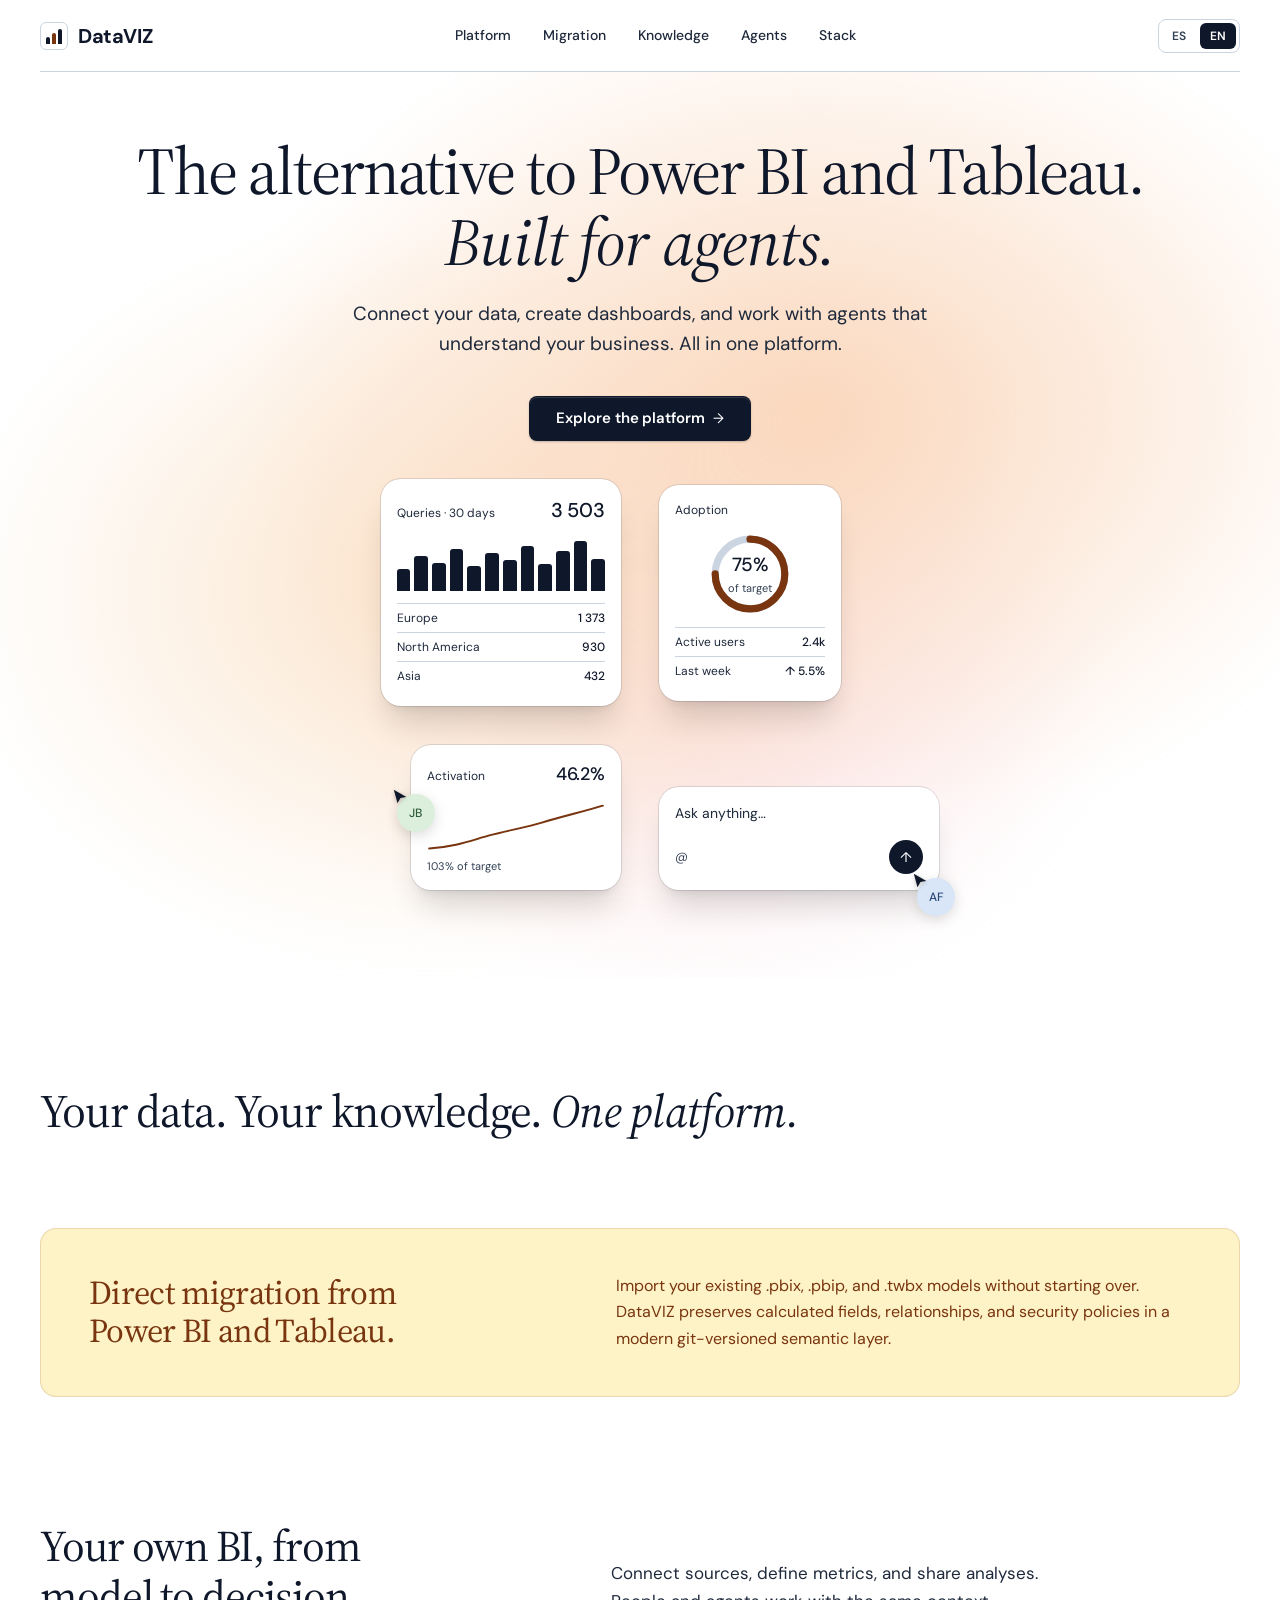
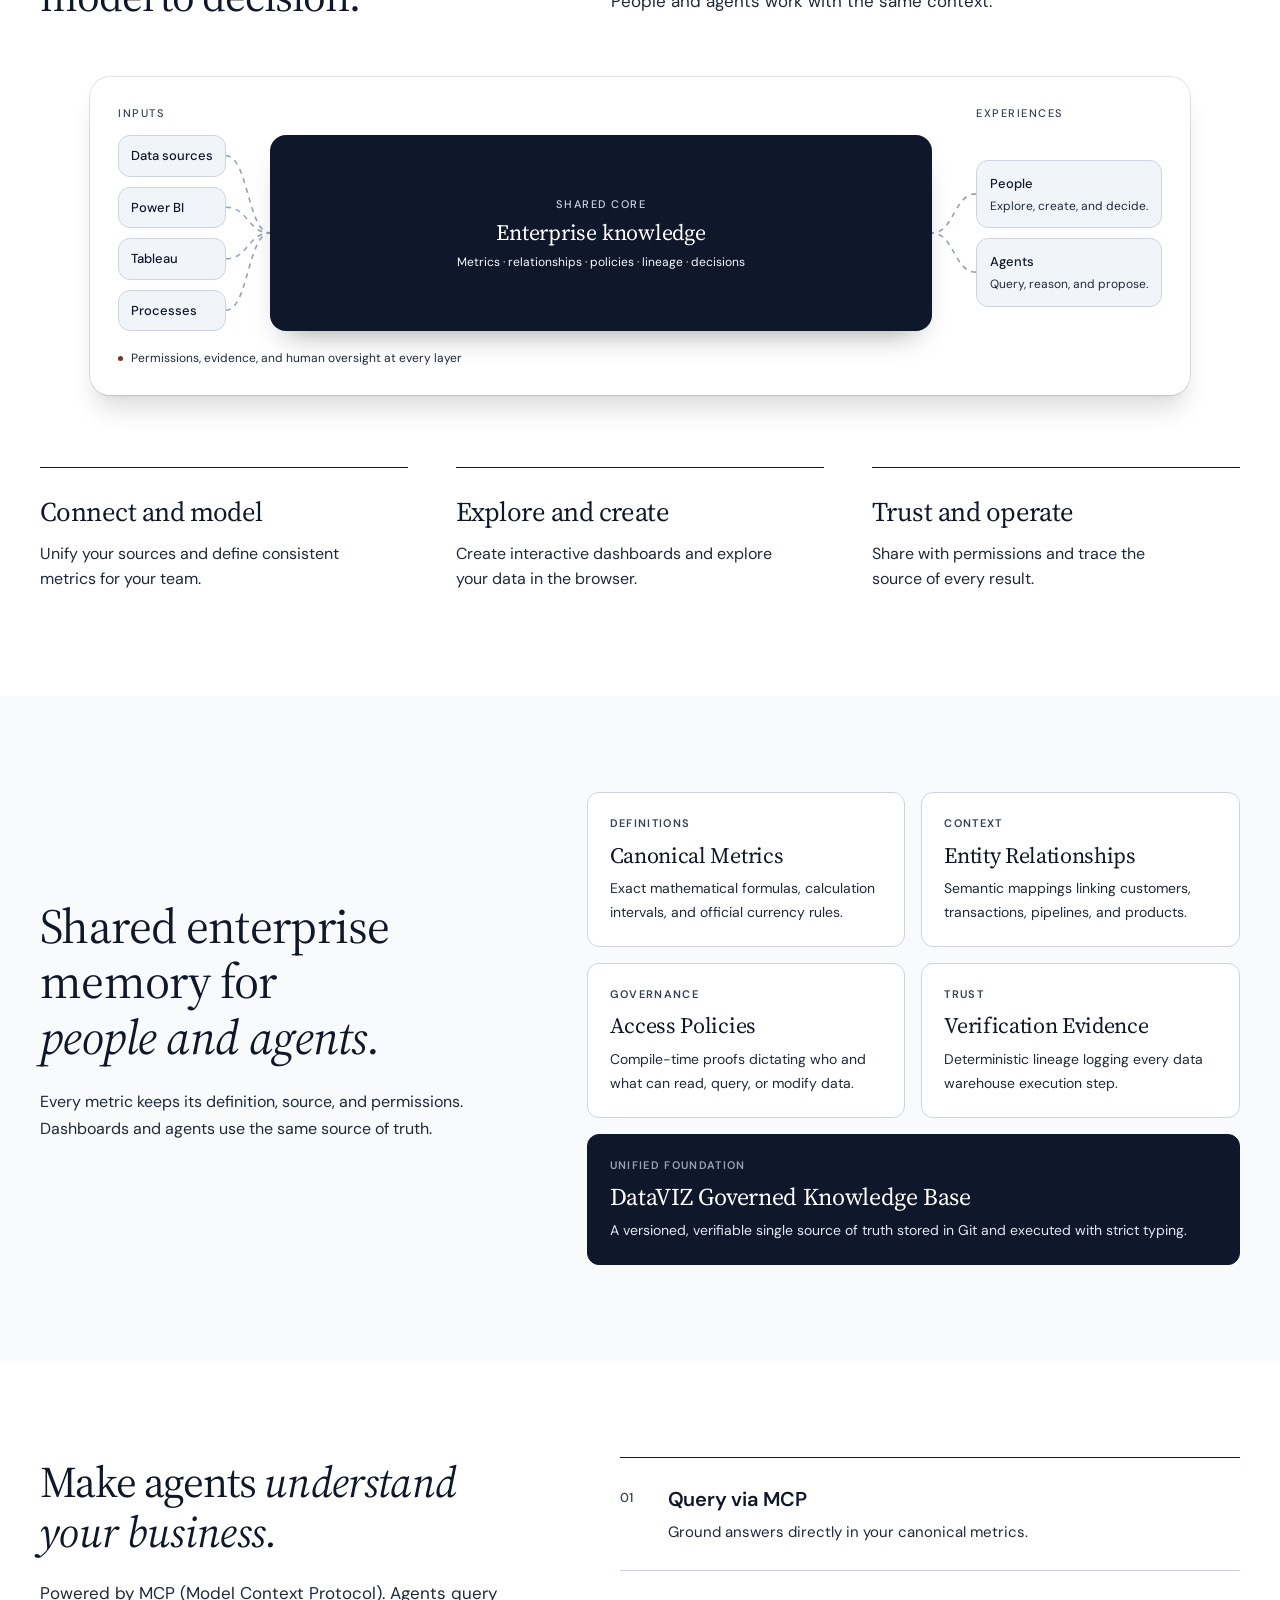
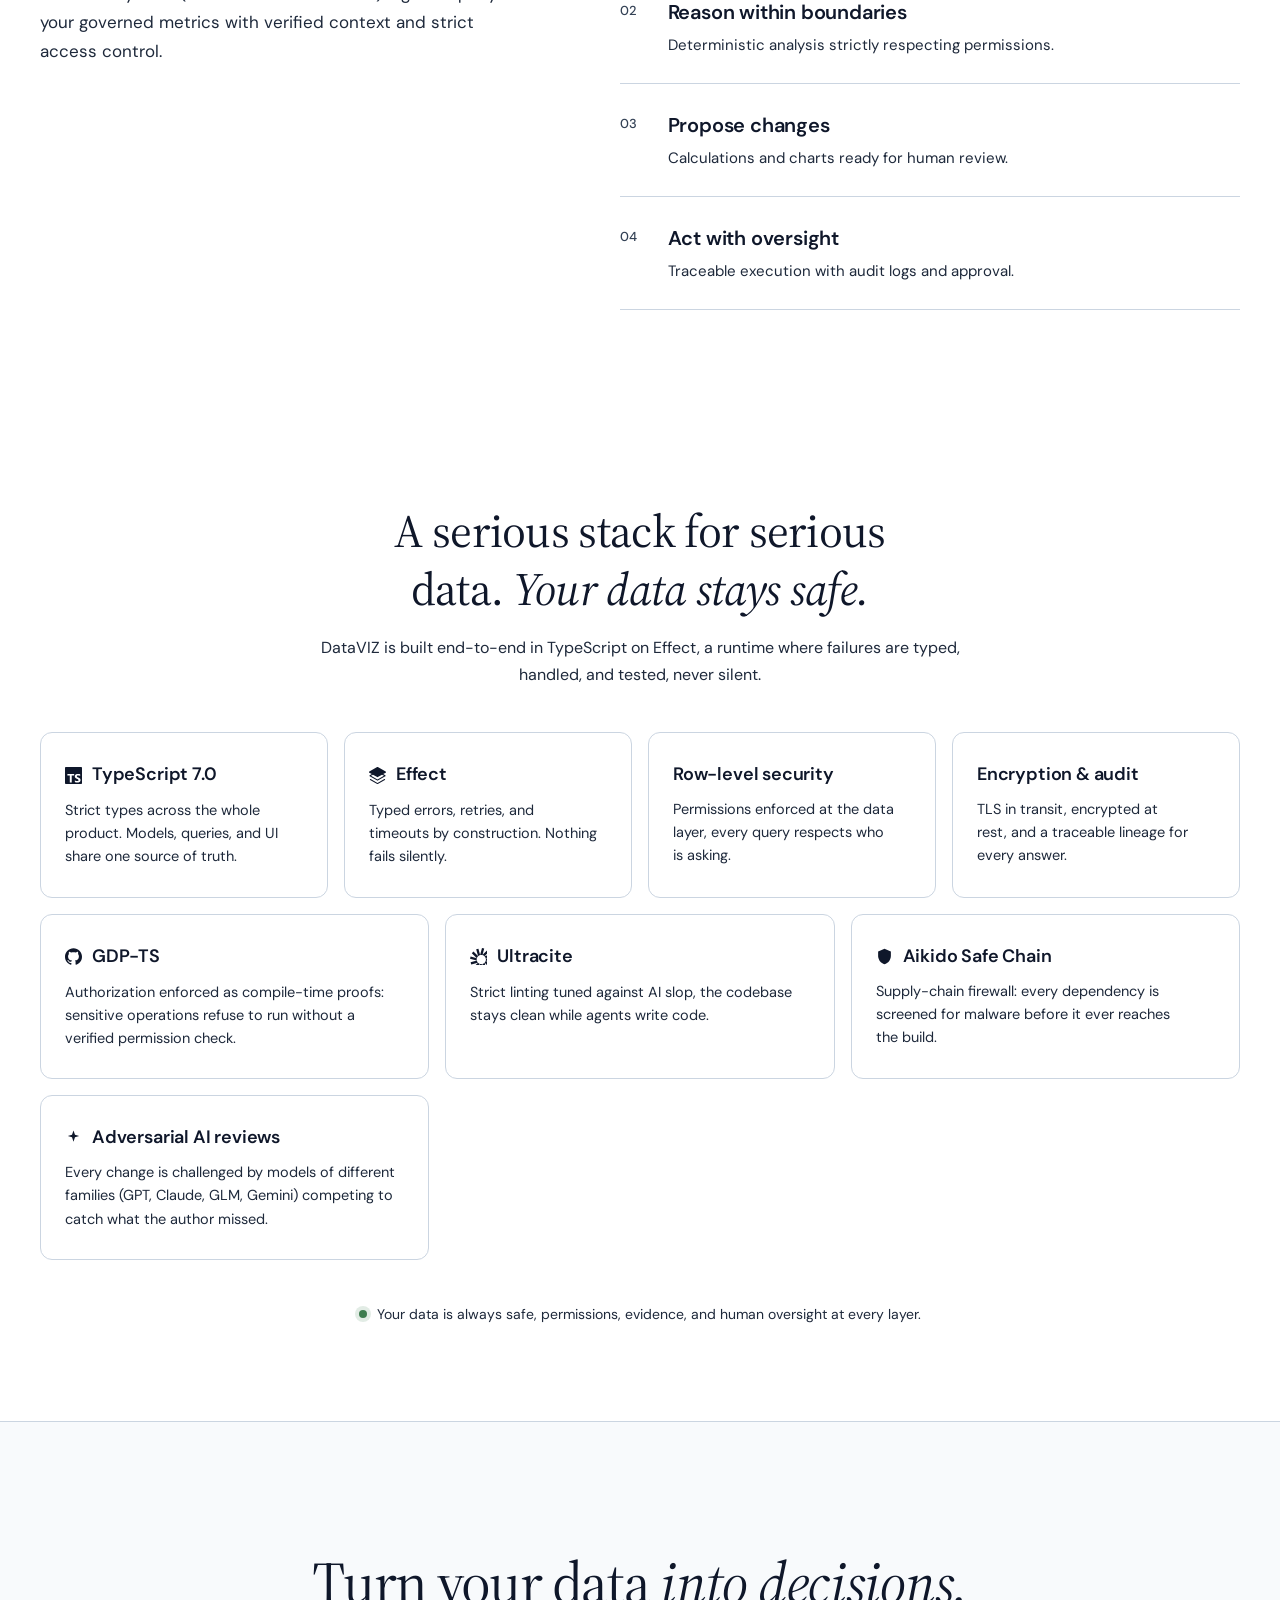
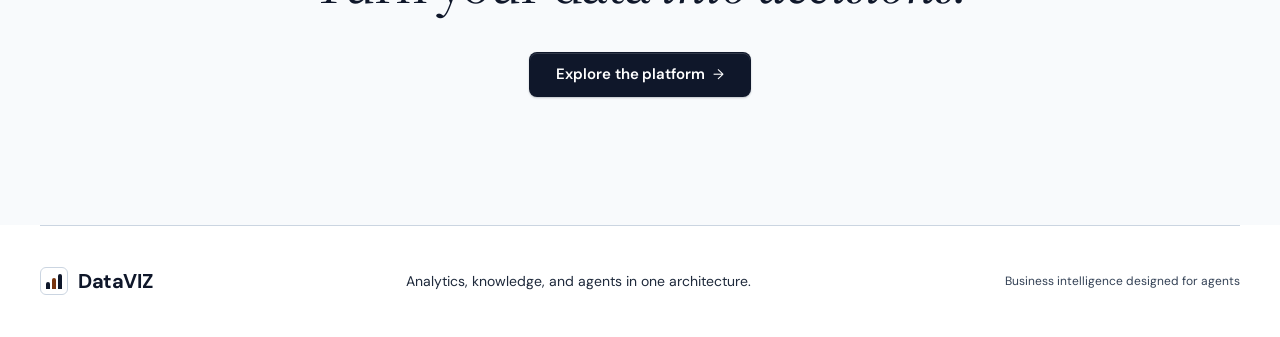
==== commit 2788d261: "feat(v1): polish ui craft and visual hierarchy" ====
--- a/index.html
+++ b/index.html
@@ -10,7 +10,7 @@
   <title>DataVIZ, Business intelligence designed for agents</title>
   <link rel="preconnect" href="https://fonts.googleapis.com">
   <link rel="preconnect" href="https://fonts.gstatic.com" crossorigin>
-  <link href="https://fonts.googleapis.com/css2?family=DM+Sans:wght@400;500&family=Source+Serif+4:ital,opsz,wght@0,8..60,400;1,8..60,400&display=swap" rel="stylesheet">
+  <link href="https://fonts.googleapis.com/css2?family=DM+Sans:wght@400;500;600;700&family=Source+Serif+4:ital,opsz,wght@0,8..60,400;1,8..60,400&display=swap" rel="stylesheet">
   <link rel="stylesheet" href="/style.css">
 </head>
 <body>
--- a/style.css
+++ b/style.css
@@ -136,7 +136,8 @@
 .thesis em{color:var(--ink)}
 .section{padding-block:96px}
 .section-heading{display:grid;grid-template-columns:.9fr 1.1fr;gap:56px;align-items:end;margin-bottom:40px}
-.section-heading h2,.agent-copy h2,.section-heading p{max-width:460px;margin:0 0 6px;color:var(--slate);font-size:16px;line-height:1.65}
+.section-heading h2,.agent-copy h2{max-width:560px;margin:0;font-family:var(--serif);font-weight:400;font-size:clamp(30px,3.4vw,46px);line-height:1.15;letter-spacing:-.025em}
+.section-heading p{max-width:460px;margin:0 0 6px;color:var(--slate);font-size:17px;line-height:1.65}
 .pillars{display:grid;grid-template-columns:repeat(3,1fr);gap:16px}
 .pillar{border-top:1px solid var(--line);padding:24px 8px;min-height:0}
 .pillar h3{margin-bottom:10px;font-size:20px;font-weight:500;letter-spacing:-.01em}
@@ -190,7 +191,7 @@
 @media(max-width:640px){.stack{padding-block:72px}.stack-grid{grid-template-columns:1fr}.stack-head{margin-bottom:32px}}
 
 .closing{padding:120px 24px;text-align:center;background:var(--fog)}
-.closing h2{max-width:860px;margin:0 auto 32px}
+.closing h2{max-width:860px;margin:0 auto 36px;font-family:var(--serif);font-weight:400;font-size:clamp(36px,4.6vw,64px);line-height:1.12;letter-spacing:-.025em}
 .closing h2 em{color:var(--ink)}
 .footer{display:flex;align-items:center;justify-content:space-between;gap:20px;min-height:112px;border-top:1px solid var(--line)}
 .footer p{margin:0;color:var(--slate);font-size:13px}
@@ -239,7 +240,9 @@
 .nav-actions{justify-self:end}
 .hero{min-height:0;padding-block:32px 80px}
 .system-wrap{max-width:600px;margin-top:36px}
-.section-heading,.knowledge-inner,.agents-grid,.knowledge-inner{padding-block:80px}
+.knowledge-inner{padding-block:80px}
+.section-heading,.agents-grid{grid-template-columns:minmax(0,1fr);gap:20px}
+.agents-grid{gap:40px}
 .section-heading p{max-width:620px}
 .pillars{grid-template-columns:1fr 1fr}
 .pillar:nth-child(3){grid-column:1/-1}
@@ -282,7 +285,7 @@
 .map-cell{min-height:110px;padding:12px}
 .map-cell strong{font-size:14px}
 .map-core strong{font-size:18px}
-.agents,.migration-inner{grid-template-columns:1fr;gap:16px;padding:28px 24px}
+.migration-inner{grid-template-columns:1fr;gap:16px;padding:28px 24px}
 .closing{padding-block:88px}
 .footer{flex-direction:column;align-items:flex-start;padding-block:26px;min-height:0}
 }
@@ -316,3 +319,111 @@
 .stack-card h3 a:hover{border-bottom-color:currentColor}
 
 .tool-icon{width:17px;height:17px;display:inline-block;vertical-align:-2.5px;margin-right:8px;fill:currentColor}
+
+/* ─── Craft pass ─── */
+body{-webkit-font-smoothing:antialiased;-moz-osx-font-smoothing:grayscale;text-rendering:optimizeLegibility}
+html{scroll-padding-top:24px}
+a{text-underline-offset:.2em;text-decoration-thickness:1px}
+.skip{border-radius:8px}
+.artifact,.system,.o-card,.rows em,.art-head,.art-sub,.ring-num{font-variant-numeric:tabular-nums lining-nums}
+h1{letter-spacing:-.028em}
+.lede{max-width:580px;font-size:19px;line-height:1.6}
+.hero-actions{margin-top:36px}
+
+/* nav */
+.nav-links a{position:relative;padding-block:6px}
+.nav-links a:after{content:"";position:absolute;left:0;right:0;bottom:0;height:1px;background:var(--ink);transform:scaleX(0);transform-origin:left;transition:transform .35s var(--ease)}
+.nav-links a:hover:after,.nav-links a:focus-visible:after{transform:scaleX(1)}
+.lang-switch a:hover:not([aria-current=page]){color:var(--ink);background:var(--mist)}
+
+/* buttons */
+.button{padding:14px 26px;font-size:15px;letter-spacing:-.005em;border-radius:8px;box-shadow:inset 0 1px 0 rgba(255,255,255,.14),0 1px 2px rgba(15,23,42,.24)}
+.button:hover{background:var(--slate);box-shadow:inset 0 1px 0 rgba(255,255,255,.14),0 10px 22px -10px rgba(15,23,42,.5)}
+.button span{display:inline-block}
+@media(prefers-reduced-motion:no-preference){
+.button span{transition:transform .3s var(--ease)}
+.button:hover span{transform:translateX(3px)}
+}
+
+/* hero artifacts: one entrance, no perpetual float */
+.art-table{--ad:.55s}.art-ring{--ad:.7s}.art-line{--ad:.85s}.art-ask{--ad:1s}
+.art-table,.art-ring,.art-line,.art-ask{animation:enter .9s var(--ease) var(--ad) both}
+.system-wrap{margin:56px auto 72px}
+.system{padding:28px}
+.p-core small{color:#cbd5e1}
+.flow-path{stroke:#94a3b8}
+
+/* section rhythm */
+.thesis{padding-block:104px 88px}
+.thesis h2{max-width:900px;letter-spacing:-.025em}
+.section-heading{margin-bottom:48px}
+.section-heading p,.agent-copy p{font-size:17px}
+
+/* pillars: editorial rules, not boxes */
+.pillars{gap:48px}
+.pillar{padding:28px 0 8px;border-top:1px solid var(--ink)}
+.pillar h3{margin-bottom:12px;font-family:var(--serif);font-weight:400;font-size:27px;line-height:1.2;letter-spacing:-.02em}
+.pillar p{max-width:320px;font-size:16px}
+
+/* migration */
+.migration{padding-block:0 28px}
+.migration-inner{padding:44px 48px;border-radius:16px}
+.migration h2{margin:0;font-family:var(--serif);font-weight:400;font-size:clamp(26px,2.6vw,34px);line-height:1.15;letter-spacing:-.02em}
+.migration p{font-size:16px;line-height:1.65}
+@media(min-width:921px){.migration-inner>div{display:grid;grid-template-columns:minmax(0,.9fr) minmax(0,1.1fr);gap:56px;align-items:center}}
+@media(max-width:920px){.migration-inner>div{display:grid;gap:14px}}
+
+/* knowledge map */
+.map-cell{padding:22px;border-radius:12px}
+.map-cell-tag{font-family:var(--sans);font-size:11px;font-weight:600;letter-spacing:.12em;margin-bottom:10px}
+.map-cell strong{font-family:var(--serif);font-weight:400;font-size:22px;line-height:1.2;letter-spacing:-.015em;margin-bottom:8px}
+.map-cell span{font-size:14px;line-height:1.55}
+.map-cell.map-core strong{font-size:24px}
+.map-cell.map-core span{font-size:14px;color:#e2e8f0}
+
+/* agents: the sequence is real, so it is numbered */
+.agent-list{counter-reset:step;border-top:1px solid var(--ink)}
+.agent-step{counter-increment:step;grid-template-columns:48px minmax(0,1fr);gap:0;padding:26px 0}
+.agent-step:before{content:counter(step,decimal-leading-zero);padding-top:4px;color:var(--ash);font-size:13px;font-weight:500;letter-spacing:.04em;font-variant-numeric:tabular-nums}
+.agent-step h3{margin:0 0 6px;font-size:20px;font-weight:600}
+.agent-step p{font-size:15px}
+
+/* stack: 4 + 3 so the last row is never ragged */
+.stack-grid{grid-template-columns:repeat(12,minmax(0,1fr))}
+.stack-card{grid-column:span 3;padding:28px 24px;border-radius:12px;box-shadow:none}
+.stack-card:nth-child(n+5){grid-column:span 4}
+.stack-card h3{display:flex;align-items:center;gap:10px;margin-bottom:10px;font-size:18px;font-weight:600}
+.stack-card h3 .tool-icon{margin-right:0;flex:none;vertical-align:baseline}
+.stack-card p{font-size:14.5px}
+.stack-note{margin-top:44px}
+@media(max-width:920px){.stack-grid{grid-template-columns:repeat(2,minmax(0,1fr))}.stack-card,.stack-card:nth-child(n+5){grid-column:auto}.stack-card:last-child{grid-column:1/-1}}
+@media(max-width:640px){.stack-grid{grid-template-columns:1fr}.stack-card:last-child{grid-column:auto}}
+
+/* hover: only things you can click react; content stays still */
+@media(prefers-reduced-motion:no-preference){
+.pillar:hover,.map-cell:hover,.stack-card:hover,.o-card:hover,.node:hover{transform:none;box-shadow:none}
+.stack-card,.map-cell{transition:border-color .3s var(--ease)}
+.stack-card:hover,.map-cell:not(.map-core):hover{border-color:var(--smoke)}
+}
+
+/* closing + footer */
+.closing{padding-block:128px;border-top:1px solid var(--line)}
+.footer p{font-size:14px}
+
+@media(max-width:640px){
+.button{padding:13px 22px}
+.lede{font-size:17px}
+.system{padding:16px}
+.thesis{padding-block:72px 56px}
+.pillars{gap:32px}
+.migration-inner{padding:28px 24px}
+.agent-step{grid-template-columns:40px minmax(0,1fr)}
+.map-cell strong{font-size:18px}
+.map-cell.map-core strong{font-size:20px}
+.map-cell span{font-size:13px}
+.closing{padding-block:88px}
+}
+@media(prefers-reduced-motion:reduce){
+.art-table,.art-ring,.art-line,.art-ask{animation:none}
+.nav-links a:after{transition:none}
+}
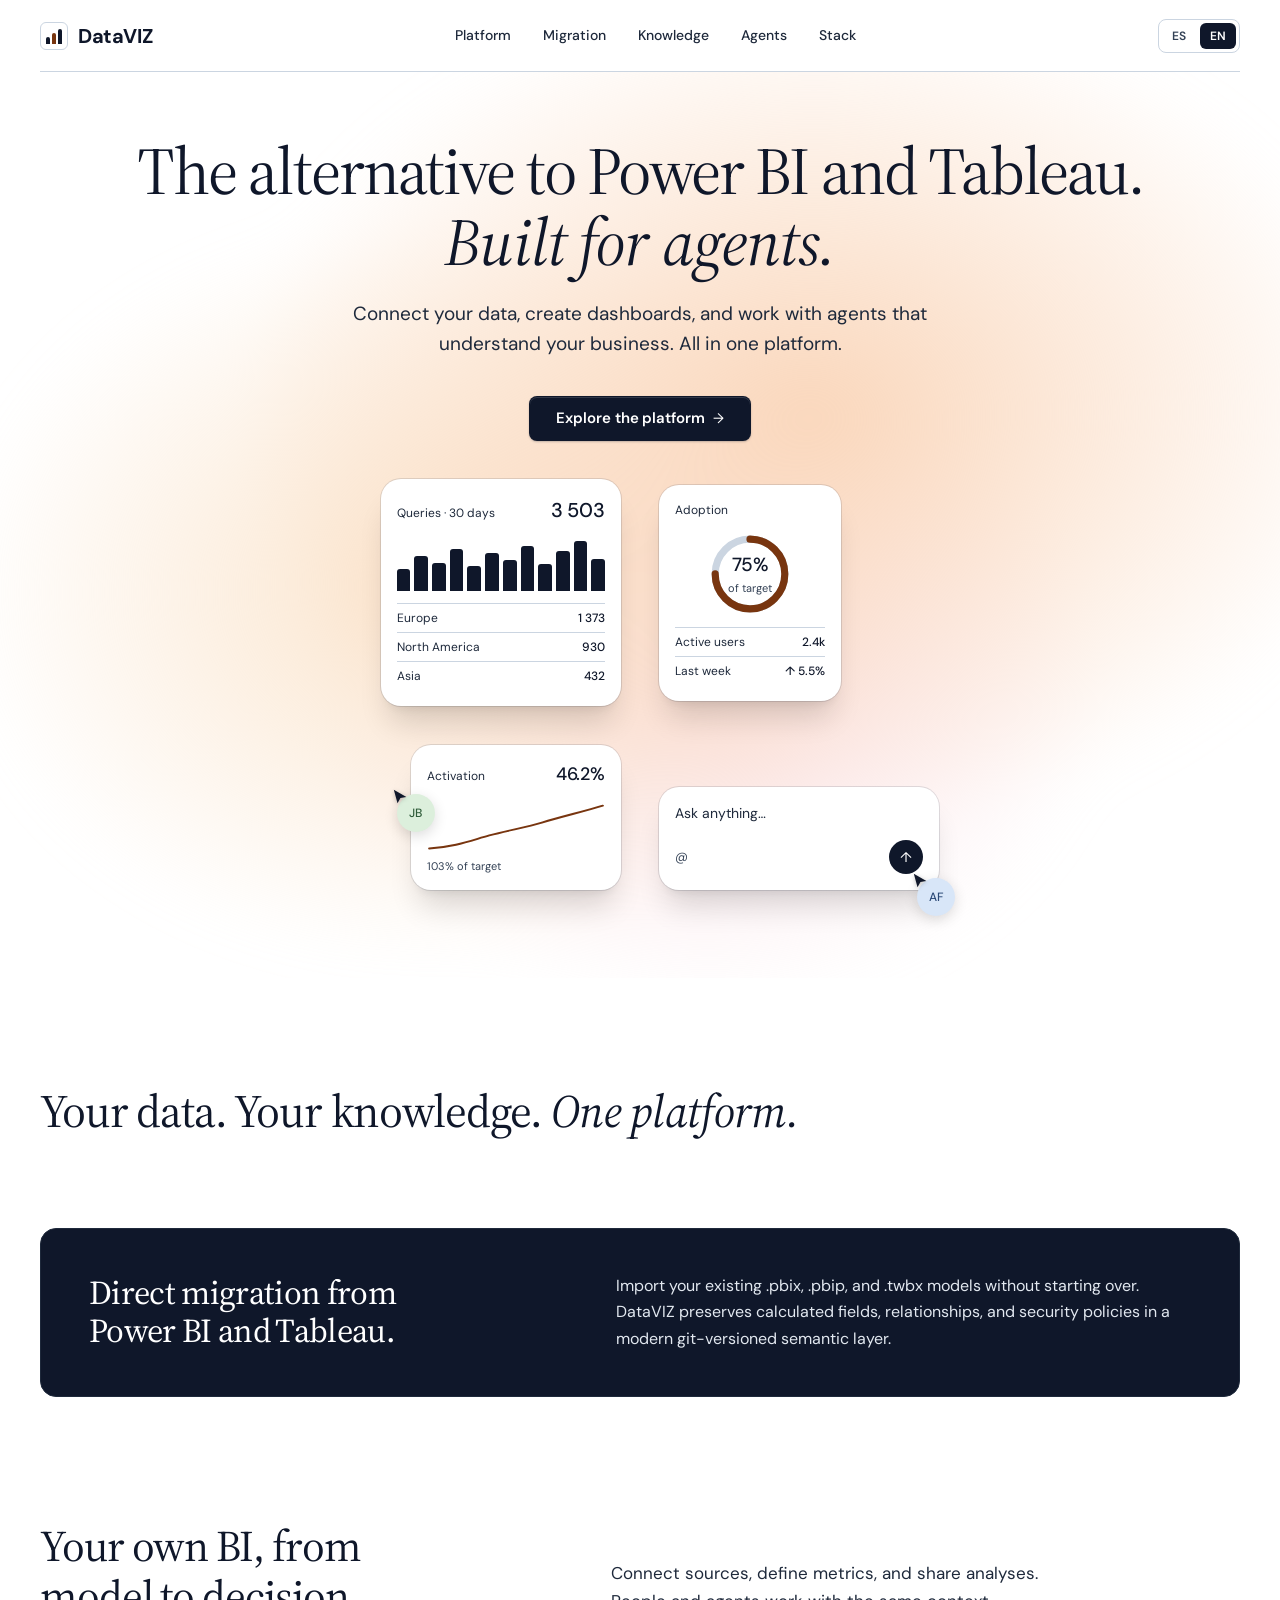
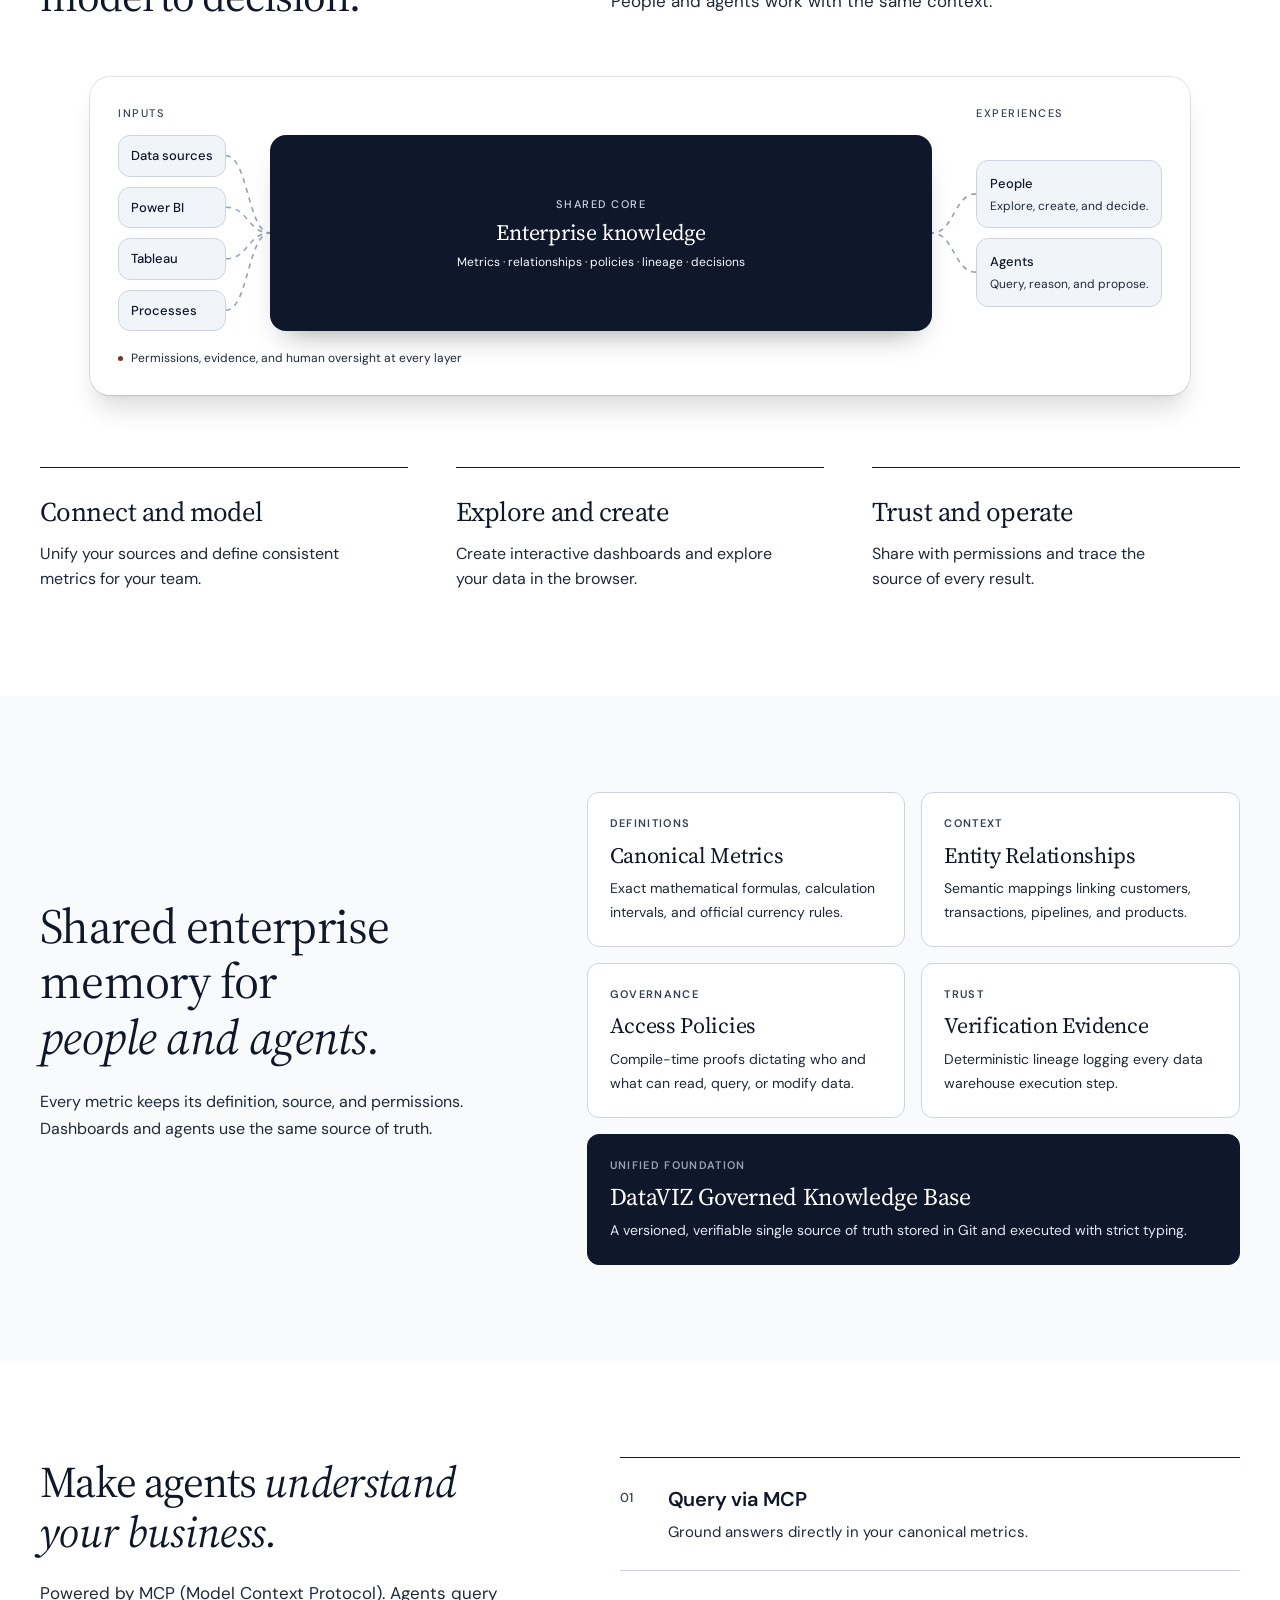
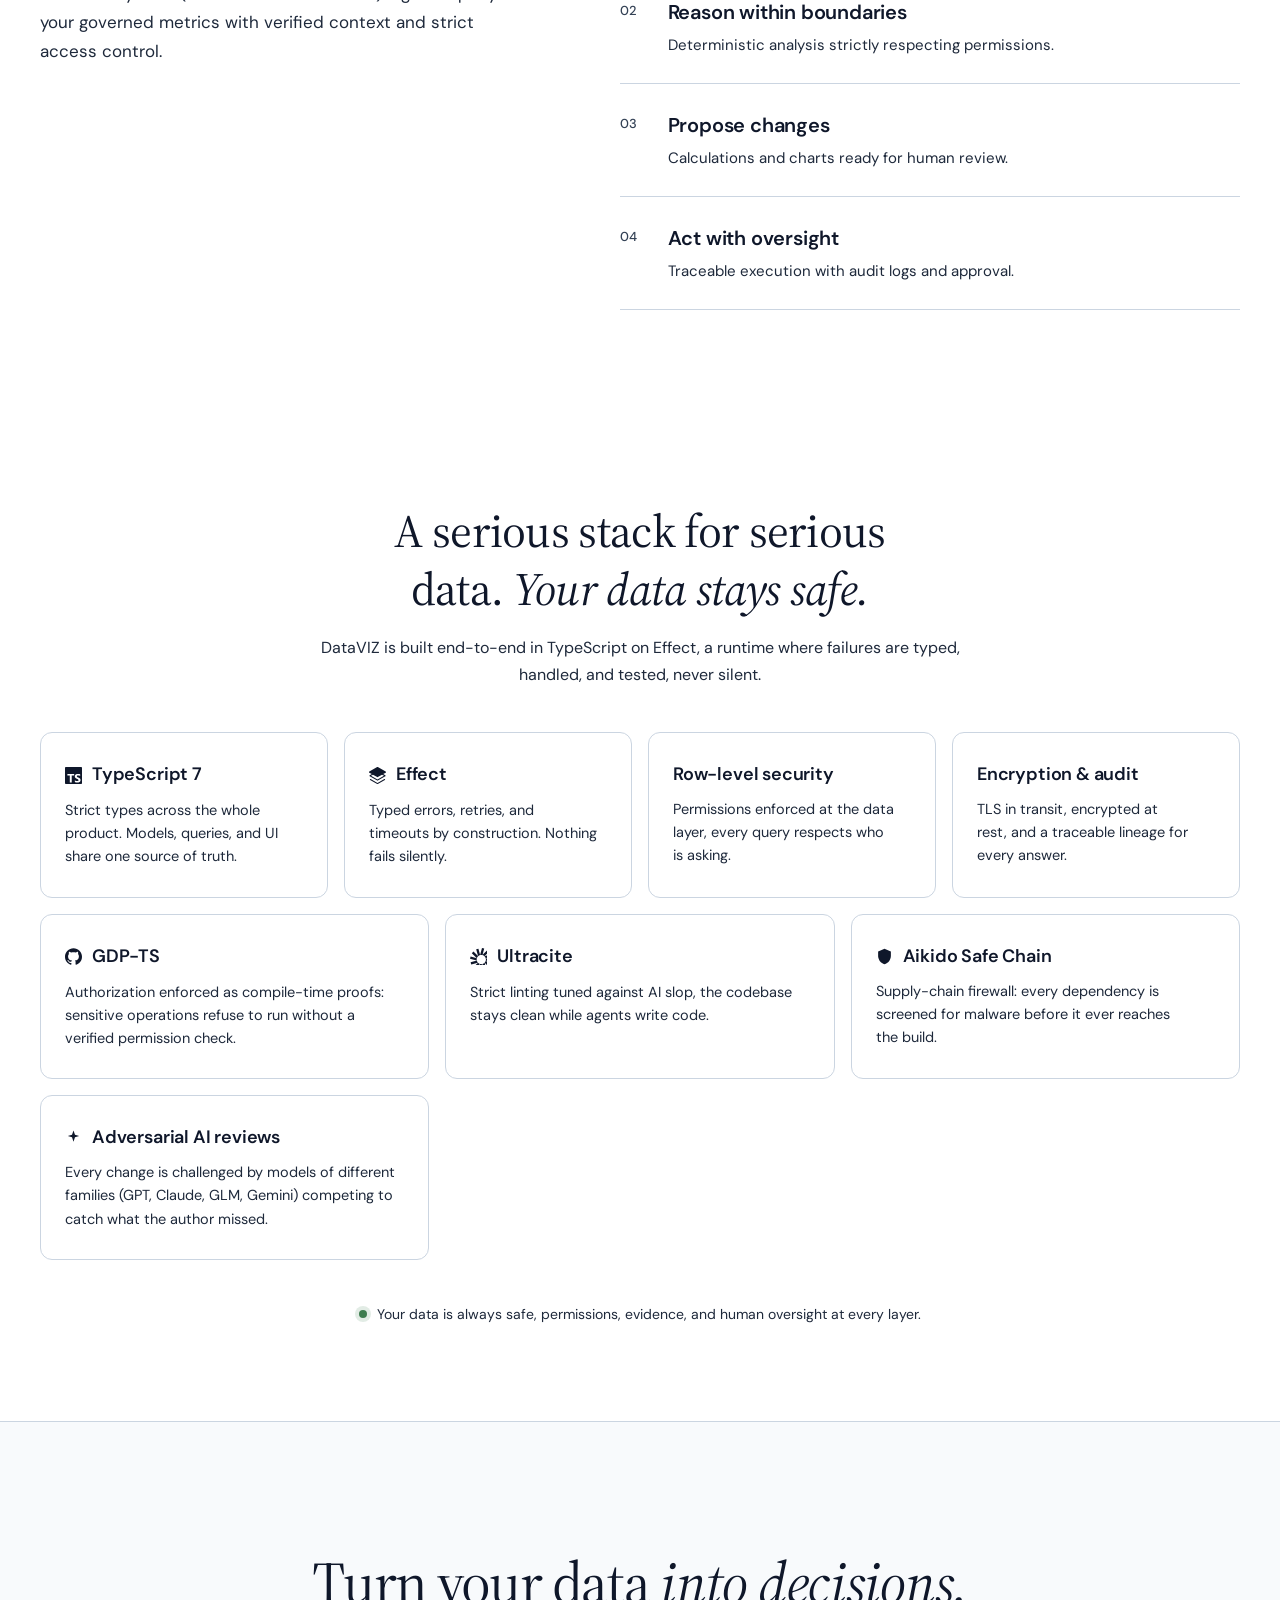
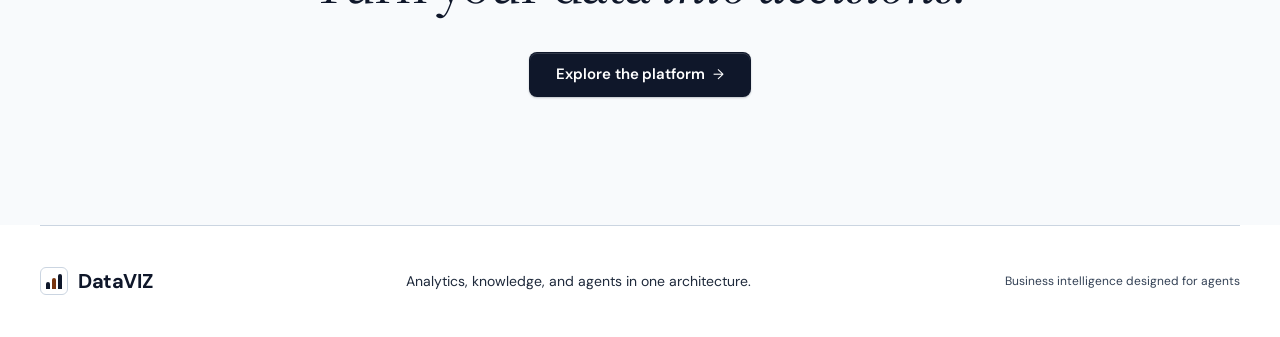
==== commit a2a6207c: "Improve migration box contrast; rename TypeScript 7.0 to TypeScript 7" ====
--- a/index.html
+++ b/index.html
@@ -166,7 +166,7 @@
         <p class="reveal" style="--d:100ms">DataVIZ is built end-to-end in TypeScript on Effect, a runtime where failures are typed, handled, and tested, never silent.</p>
       </div>
       <div class="stack-grid">
-        <article class="stack-card reveal"><h3><svg class="tool-icon" viewBox="0 0 24 24" fill="currentColor" aria-hidden="true"><title>TypeScript</title><path d="M1.125 0C.502 0 0 .502 0 1.125v21.75C0 23.498.502 24 1.125 24h21.75c.623 0 1.125-.502 1.125-1.125V1.125C24 .502 23.498 0 22.875 0zm17.363 9.75c.612 0 1.154.037 1.627.111a6.38 6.38 0 0 1 1.306.34v2.458a3.95 3.95 0 0 0-.643-.361 5.093 5.093 0 0 0-.717-.26 5.453 5.453 0 0 0-1.426-.2c-.3 0-.573.028-.819.086a2.1 2.1 0 0 0-.623.242c-.17.104-.3.229-.393.374a.888.888 0 0 0-.14.49c0 .196.053.373.156.529.104.156.252.304.443.444s.423.276.696.41c.273.135.582.274.926.416.47.197.892.407 1.266.628.374.222.695.473.963.753.268.279.472.598.614.957.142.359.214.776.214 1.253 0 .657-.125 1.21-.373 1.656a3.033 3.033 0 0 1-1.012 1.085 4.38 4.38 0 0 1-1.487.596c-.566.12-1.163.18-1.79.18a9.916 9.916 0 0 1-1.84-.164 5.544 5.544 0 0 1-1.512-.493v-2.63a5.033 5.033 0 0 0 3.237 1.2c.333 0 .624-.03.872-.09.249-.06.456-.144.623-.25.166-.108.29-.234.373-.38a1.023 1.023 0 0 0-.074-1.089 2.12 2.12 0 0 0-.537-.5 5.597 5.597 0 0 0-.807-.444 27.72 27.72 0 0 0-1.007-.436c-.918-.383-1.602-.852-2.053-1.405-.45-.553-.676-1.222-.676-2.005 0-.614.123-1.141.369-1.582.246-.441.58-.804 1.004-1.089a4.494 4.494 0 0 1 1.47-.629 7.536 7.536 0 0 1 1.77-.201zm-15.113.188h9.563v2.166H9.506v9.646H6.789v-9.646H3.375z"/></svg><a href="https://www.typescriptlang.org/" target="_blank" rel="noopener">TypeScript 7.0</a></h3><p>Strict types across the whole product. Models, queries, and UI share one source of truth.</p></article>
+        <article class="stack-card reveal"><h3><svg class="tool-icon" viewBox="0 0 24 24" fill="currentColor" aria-hidden="true"><title>TypeScript</title><path d="M1.125 0C.502 0 0 .502 0 1.125v21.75C0 23.498.502 24 1.125 24h21.75c.623 0 1.125-.502 1.125-1.125V1.125C24 .502 23.498 0 22.875 0zm17.363 9.75c.612 0 1.154.037 1.627.111a6.38 6.38 0 0 1 1.306.34v2.458a3.95 3.95 0 0 0-.643-.361 5.093 5.093 0 0 0-.717-.26 5.453 5.453 0 0 0-1.426-.2c-.3 0-.573.028-.819.086a2.1 2.1 0 0 0-.623.242c-.17.104-.3.229-.393.374a.888.888 0 0 0-.14.49c0 .196.053.373.156.529.104.156.252.304.443.444s.423.276.696.41c.273.135.582.274.926.416.47.197.892.407 1.266.628.374.222.695.473.963.753.268.279.472.598.614.957.142.359.214.776.214 1.253 0 .657-.125 1.21-.373 1.656a3.033 3.033 0 0 1-1.012 1.085 4.38 4.38 0 0 1-1.487.596c-.566.12-1.163.18-1.79.18a9.916 9.916 0 0 1-1.84-.164 5.544 5.544 0 0 1-1.512-.493v-2.63a5.033 5.033 0 0 0 3.237 1.2c.333 0 .624-.03.872-.09.249-.06.456-.144.623-.25.166-.108.29-.234.373-.38a1.023 1.023 0 0 0-.074-1.089 2.12 2.12 0 0 0-.537-.5 5.597 5.597 0 0 0-.807-.444 27.72 27.72 0 0 0-1.007-.436c-.918-.383-1.602-.852-2.053-1.405-.45-.553-.676-1.222-.676-2.005 0-.614.123-1.141.369-1.582.246-.441.58-.804 1.004-1.089a4.494 4.494 0 0 1 1.47-.629 7.536 7.536 0 0 1 1.77-.201zm-15.113.188h9.563v2.166H9.506v9.646H6.789v-9.646H3.375z"/></svg><a href="https://www.typescriptlang.org/" target="_blank" rel="noopener">TypeScript 7</a></h3><p>Strict types across the whole product. Models, queries, and UI share one source of truth.</p></article>
         <article class="stack-card reveal" style="--d:90ms"><h3><svg class="tool-icon" viewBox="0 0 24 24" fill="currentColor" aria-hidden="true"><title>Effect</title><path d="M11.846.007a.8.8 0 0 0-.312.103L.454 6.346a.8.8 0 0 0-.397.855.8.8 0 0 0 .408.78L3.99 9.976 1.033 11.64a.76.76 0 0 0-.374.838c-.033.265.07.541.378.715l10.546 5.967a.8.8 0 0 0 .61.073.8.8 0 0 0 .27-.094l10.548-5.968c.31-.175.412-.454.376-.72a.76.76 0 0 0-.383-.79l-3.01-1.693 3.554-2.012a.8.8 0 0 0 .399-.836.8.8 0 0 0-.412-.753L12.455.13a.8.8 0 0 0-.28-.097.8.8 0 0 0-.227-.033m6.482 10.853 2.78 1.566-9.205 5.21-9.21-5.213 2.76-1.554 5.99 3.387a.83.83 0 0 0 .638.076.8.8 0 0 0 .285-.098zm3.572 6.03a.75.75 0 0 0-.35.098l-9.67 5.47-9.635-5.45a.75.75 0 0 0-1.01.267.717.717 0 0 0 .27.99l9.976 5.644a.75.75 0 0 0 .372.098c.079 0 .294-.026.46-.117l9.978-5.645a.716.716 0 0 0 .27-.99.75.75 0 0 0-.661-.364"/></svg><a href="https://effect.website" target="_blank" rel="noopener">Effect</a></h3><p>Typed errors, retries, and timeouts by construction. Nothing fails silently.</p></article>
         <article class="stack-card reveal" style="--d:180ms"><h3>Row-level security</h3><p>Permissions enforced at the data layer, every query respects who is asking.</p></article>
         <article class="stack-card reveal" style="--d:270ms"><h3>Encryption &amp; audit</h3><p>TLS in transit, encrypted at rest, and a traceable lineage for every answer.</p></article>
--- a/style.css
+++ b/style.css
@@ -168,10 +168,10 @@
 .agent-step p{max-width:470px;margin:0;color:var(--slate);font-size:14px;line-height:1.6}
 
 .migration{padding-block:28px}
-.migration-inner{display:grid;grid-template-columns:1fr;align-items:center;padding:36px 40px;background:var(--peach);border-radius:16px;border:1px solid rgba(120,53,15,.15)}
-.migration h2{margin:0 0 10px;font-size:24px;font-weight:600;letter-spacing:-.01em;color:var(--sienna)}
-.migration p{max-width:820px;margin:0;color:#78350f;font-size:15px;line-height:1.6}
-.migration ::selection{background:var(--sienna);color:var(--peach)}
+.migration-inner{display:grid;grid-template-columns:1fr;align-items:center;padding:36px 40px;background:var(--ink);border-radius:16px;border:1px solid var(--slate)}
+.migration h2{margin:0 0 10px;font-size:24px;font-weight:600;letter-spacing:-.01em;color:#fff}
+.migration p{max-width:820px;margin:0;color:#e2e8f0;font-size:15px;line-height:1.6}
+.migration ::selection{background:#fff;color:var(--ink)}
 
 .core-chip{display:inline-flex;align-items:center;gap:7px;align-self:flex-start;margin-top:14px;padding:6px 12px;border:1px solid rgba(255,255,255,.25);border-radius:9999px;color:#dfe3e9;font-size:11px;font-weight:500;letter-spacing:.02em}
 .core-chip:before{content:"";width:6px;height:6px;border-radius:50%;background:var(--peach)}
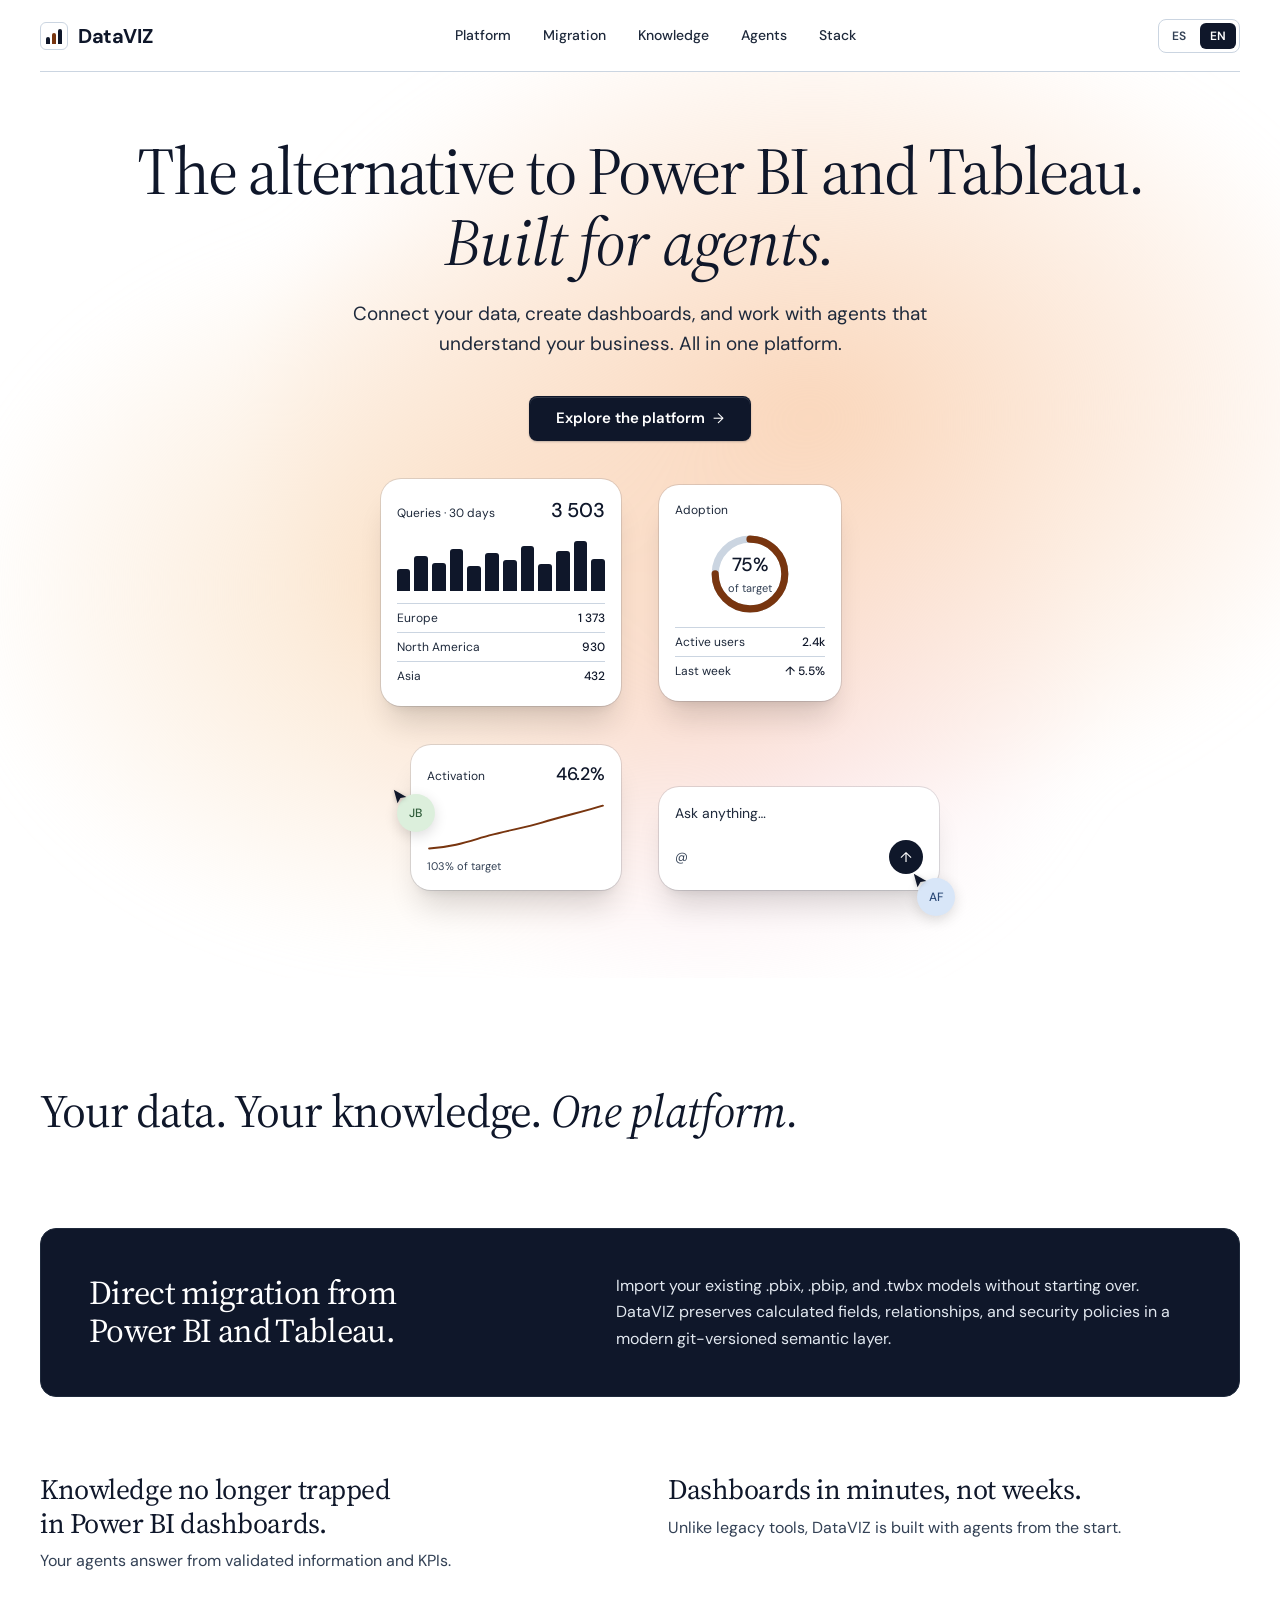
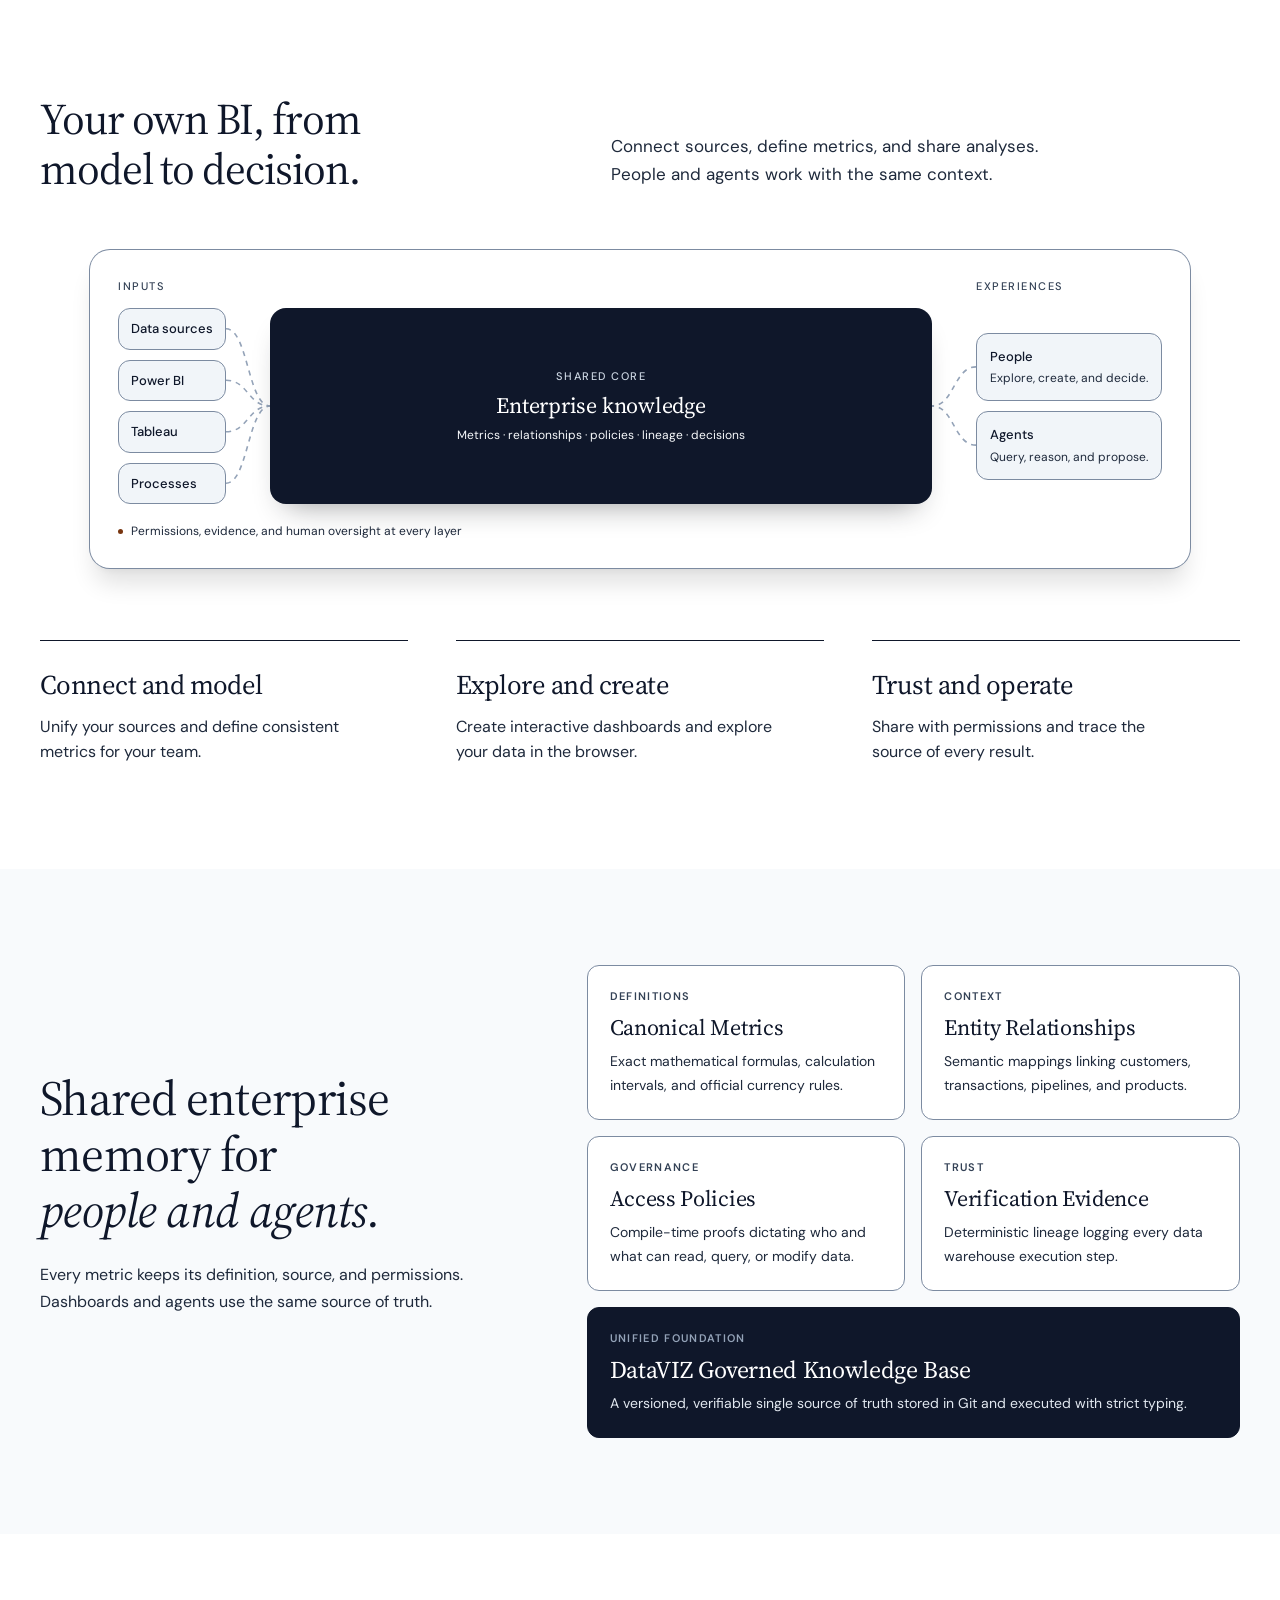
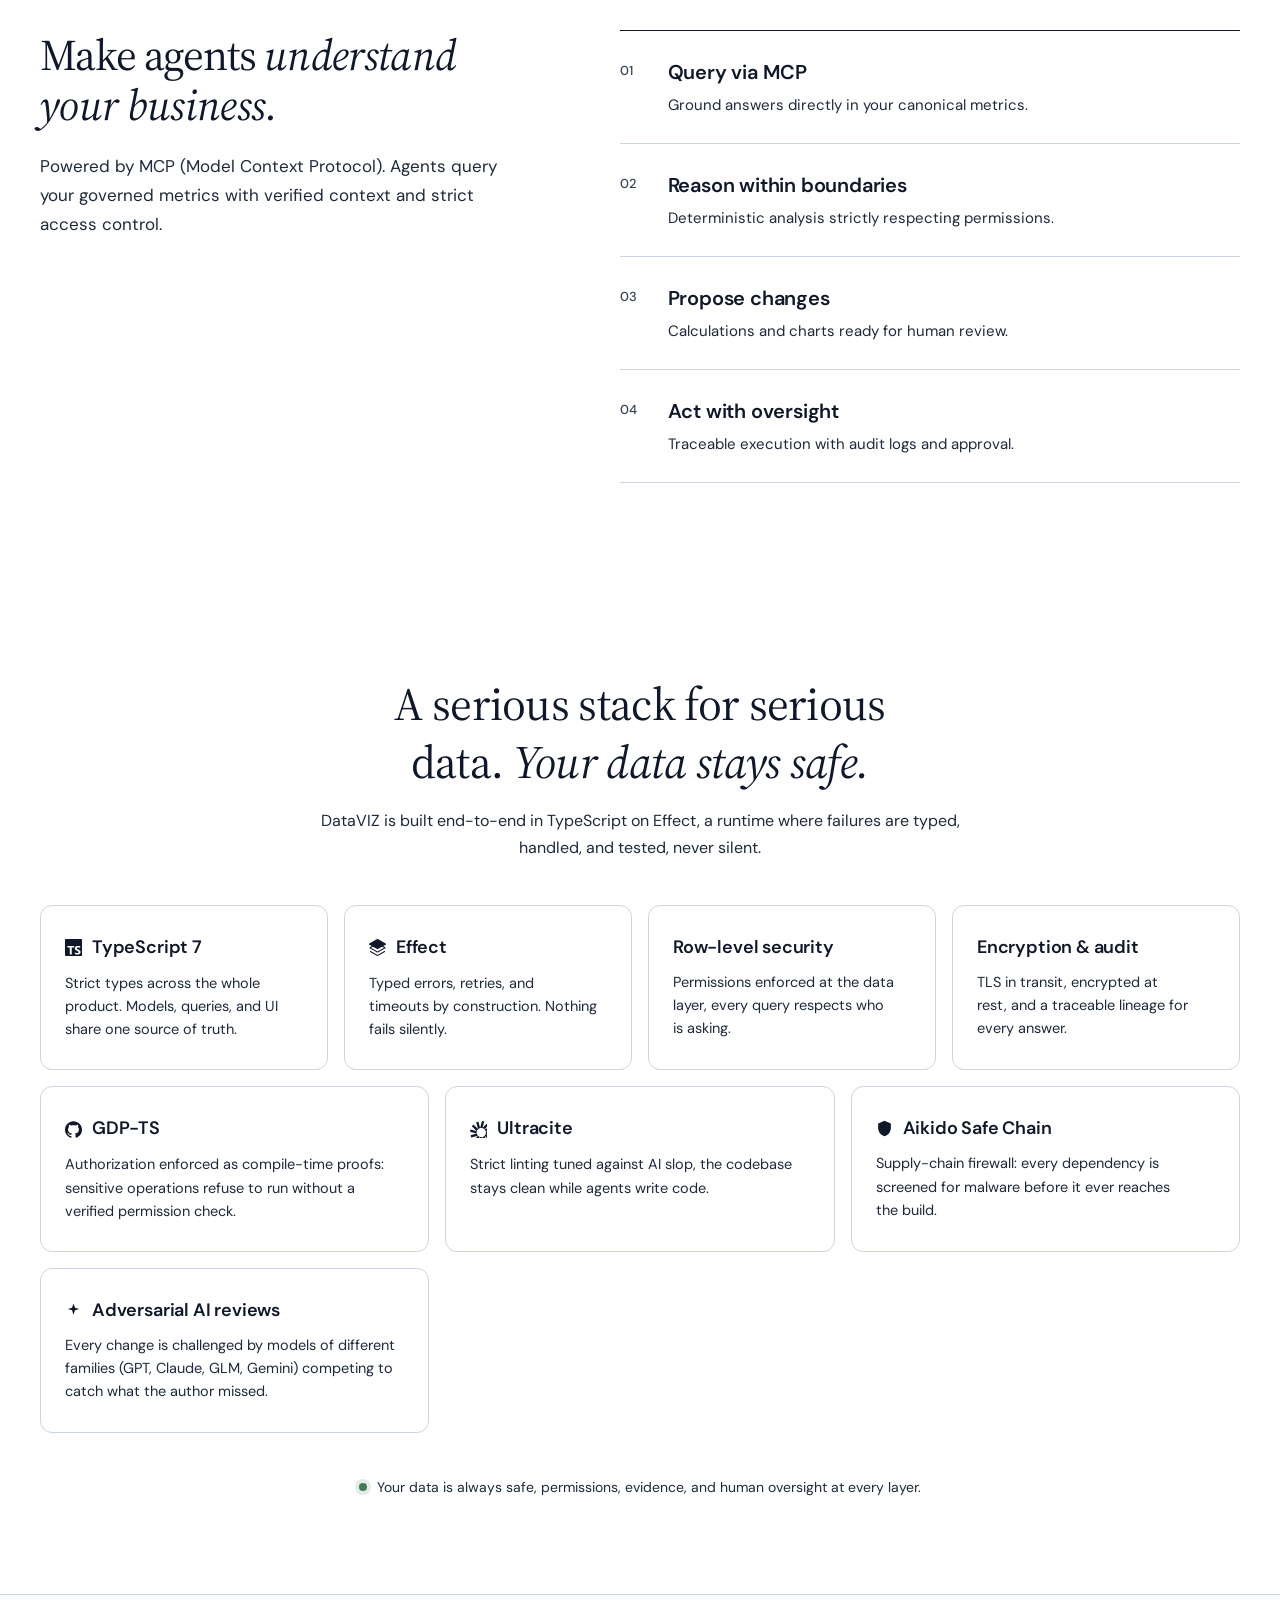
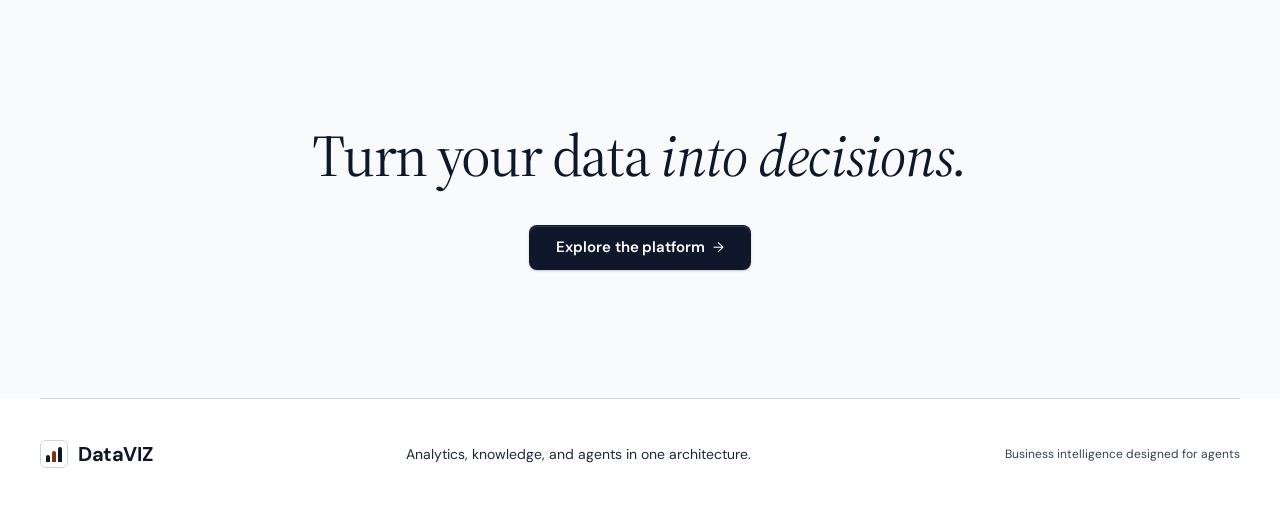
==== commit 7dcad22e: "Stronger borders on system diagram and cards; add agent-native claims" ====
--- a/index.html
+++ b/index.html
@@ -76,6 +76,11 @@
           <p class="reveal" style="--d:100ms">Import your existing .pbix, .pbip, and .twbx models without starting over. DataVIZ preserves calculated fields, relationships, and security policies in a modern git-versioned semantic layer.</p>
         </div>
       </div>
+    </section>
+
+    <section class="container claims" aria-label="DataVIZ">
+      <div class="claim reveal"><h3>Knowledge no longer trapped in Power BI dashboards.</h3><p>Your agents answer from validated information and KPIs.</p></div>
+      <div class="claim reveal" style="--d:100ms"><h3>Dashboards in minutes, not weeks.</h3><p>Unlike legacy tools, DataVIZ is built with agents from the start.</p></div>
     </section>
 
     <section class="container section" id="plataforma" aria-labelledby="platform-title">
--- a/style.css
+++ b/style.css
@@ -102,13 +102,13 @@
 .art-ask .bubble{right:-16px;bottom:-26px}
 
 .system-wrap{max-width:1100px;margin:52px auto 60px}
-.system{position:relative;padding:22px;background:#fff;border-radius:20px;box-shadow:0 0 0 1px rgba(4,23,43,.12),0 20px 25px -5px rgba(0,0,0,.12),0 8px 10px -6px rgba(0,0,0,.06);animation:enter .9s .15s var(--ease) both}
+.system{position:relative;padding:22px;background:#fff;border-radius:20px;box-shadow:0 0 0 1px #7c8ba1,0 20px 25px -5px rgba(0,0,0,.12),0 8px 10px -6px rgba(0,0,0,.06);animation:enter .9s .15s var(--ease) both}
 .pipeline{position:relative;display:grid;grid-template-columns:auto 44px 1fr 44px auto;grid-template-rows:auto 1fr auto;row-gap:14px}
 .p-lbl{font-size:11px;font-weight:500;letter-spacing:.14em;text-transform:uppercase;color:var(--ash)}
 .lbl-in{grid-area:1/1}
 .lbl-out{grid-area:1/5}
 .p-inputs{grid-area:2/1;display:flex;flex-direction:column;justify-content:center;gap:10px;align-self:stretch}
-.node{position:relative;padding:10px 12px;background:var(--mist);border:1px solid var(--line);border-radius:12px;color:var(--ink);font-size:13px;font-weight:500;white-space:nowrap;animation:enter .7s var(--ease) both}
+.node{position:relative;padding:10px 12px;background:var(--mist);border:1px solid #7c8ba1;border-radius:12px;color:var(--ink);font-size:13px;font-weight:500;white-space:nowrap;animation:enter .7s var(--ease) both}
 .node:nth-child(1){animation-delay:.5s}
 .node:nth-child(2){animation-delay:.58s}
 .node:nth-child(3){animation-delay:.66s}
@@ -123,7 +123,7 @@
 .p-core strong{display:block;margin:8px 0;font-family:var(--serif);font-size:22px;font-weight:400;letter-spacing:-.01em;line-height:1.12}
 .p-core p{margin:0;color:#f8fafc;font-size:12px;line-height:1.55}
 .p-outputs{grid-area:2/5;display:flex;flex-direction:column;justify-content:center;gap:10px;align-self:stretch}
-.o-card{padding:13px;background:var(--mist);border:1px solid var(--line);border-radius:12px;animation:enter .7s var(--ease) both}
+.o-card{padding:13px;background:var(--mist);border:1px solid #7c8ba1;border-radius:12px;animation:enter .7s var(--ease) both}
 .o-card:nth-child(1){animation-delay:.85s}
 .o-card:nth-child(2){animation-delay:.95s}
 .o-card strong{display:block;font-size:13px;font-weight:500;color:var(--ink)}
@@ -149,7 +149,7 @@
 .knowledge-inner h2 em{color:var(--ink)}
 .knowledge-inner p{max-width:500px;color:var(--slate);font-size:16px;line-height:1.7}
 .knowledge-map{display:grid;grid-template-columns:1fr 1fr;gap:16px}
-.map-cell{padding:20px;background:#fff;border:1px solid var(--line);border-radius:10px}
+.map-cell{padding:20px;background:#fff;border:1px solid #7c8ba1;border-radius:10px}
 .map-cell-tag{font-size:11px;font-family:ui-monospace,SFMono-Regular,Menlo,Monaco,Consolas,monospace;font-weight:600;color:var(--ash);text-transform:uppercase;letter-spacing:.08em;margin-bottom:8px}
 .map-cell strong{display:block;font-size:17px;font-weight:600;color:var(--ink);margin-bottom:6px}
 .map-cell span{font-size:13.5px;color:var(--slate);line-height:1.5}
@@ -426,4 +426,9 @@
 @media(prefers-reduced-motion:reduce){
 .art-table,.art-ring,.art-line,.art-ask{animation:none}
 .nav-links a:after{transition:none}
-}+}
+/* claims */
+.claims{display:grid;grid-template-columns:1fr;gap:28px;padding-block:48px 24px}
+.claim h3{margin:0 0 8px;font-family:var(--serif);font-weight:400;font-size:clamp(22px,2.2vw,28px);line-height:1.2;letter-spacing:-.015em;color:var(--ink)}
+.claim p{margin:0;font-size:16px;line-height:1.6;color:var(--ash)}
+@media(min-width:921px){.claims{grid-template-columns:1fr 1fr;gap:56px}}
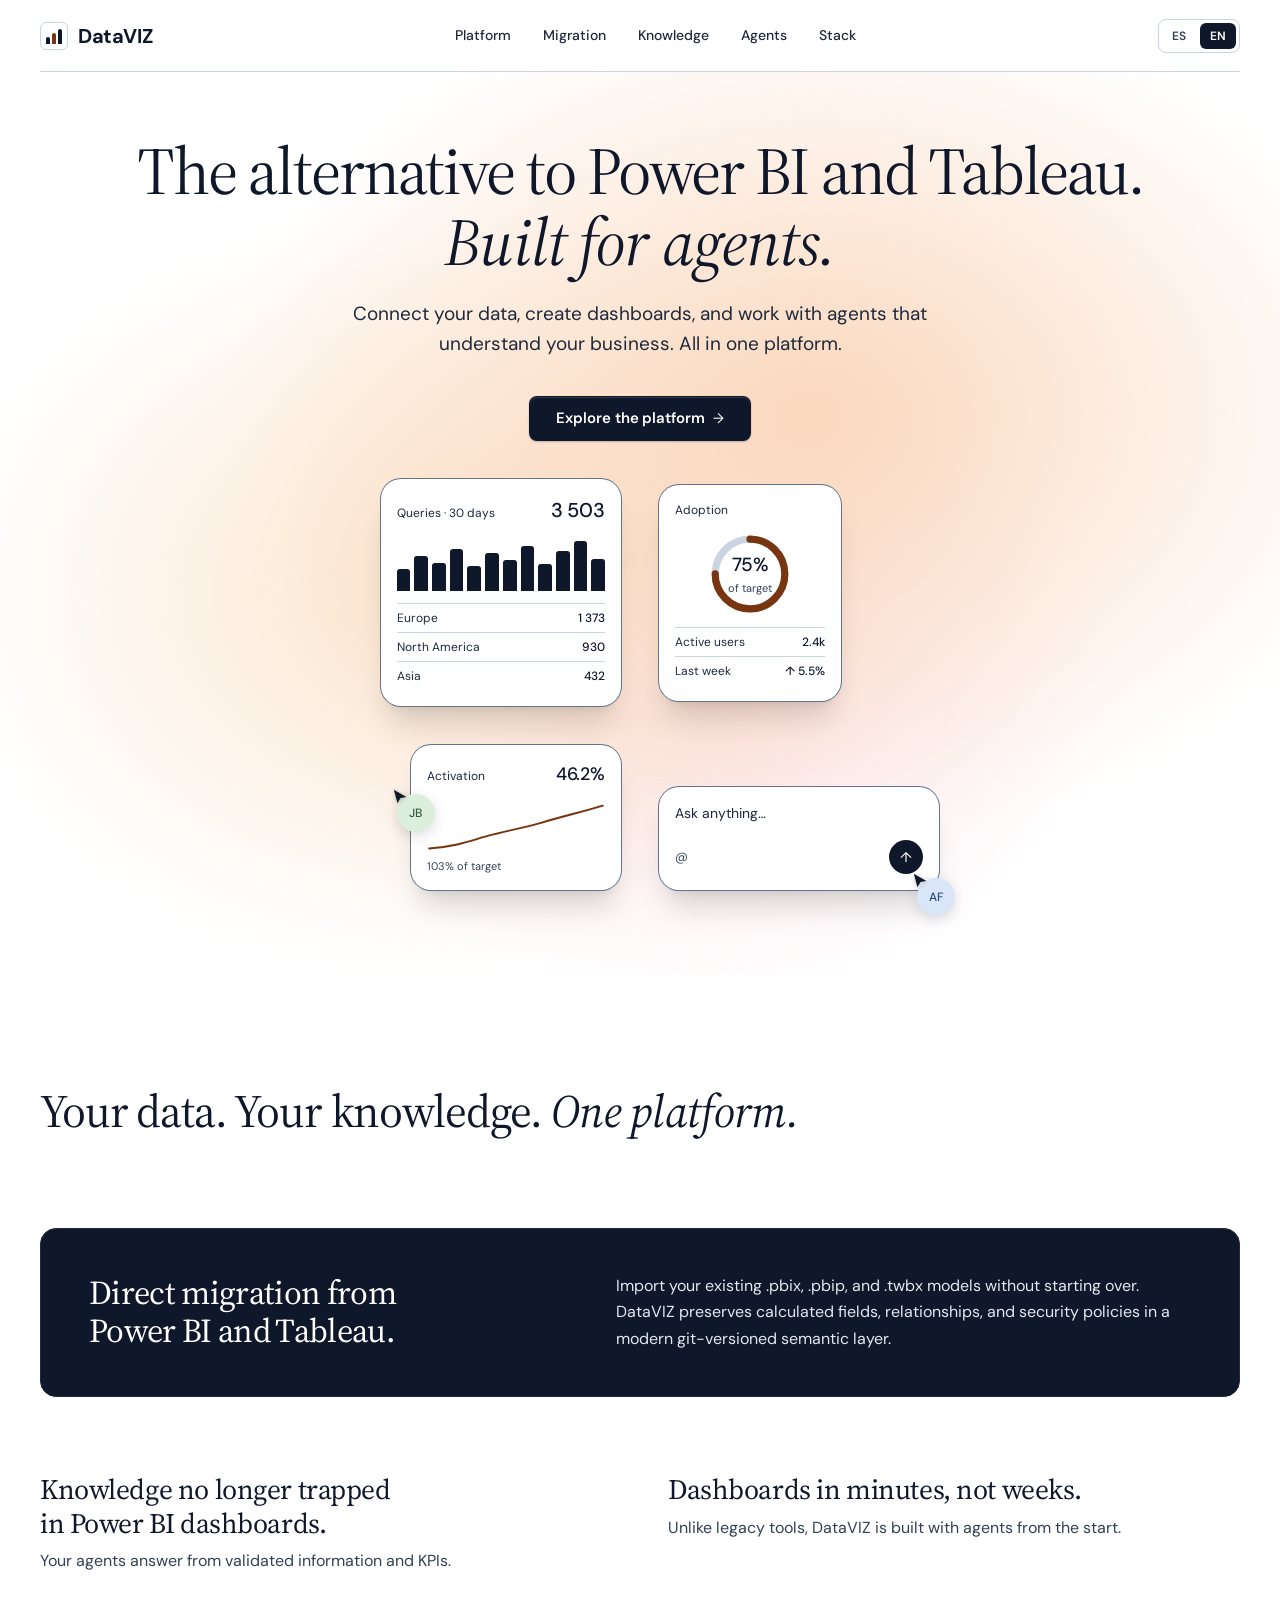
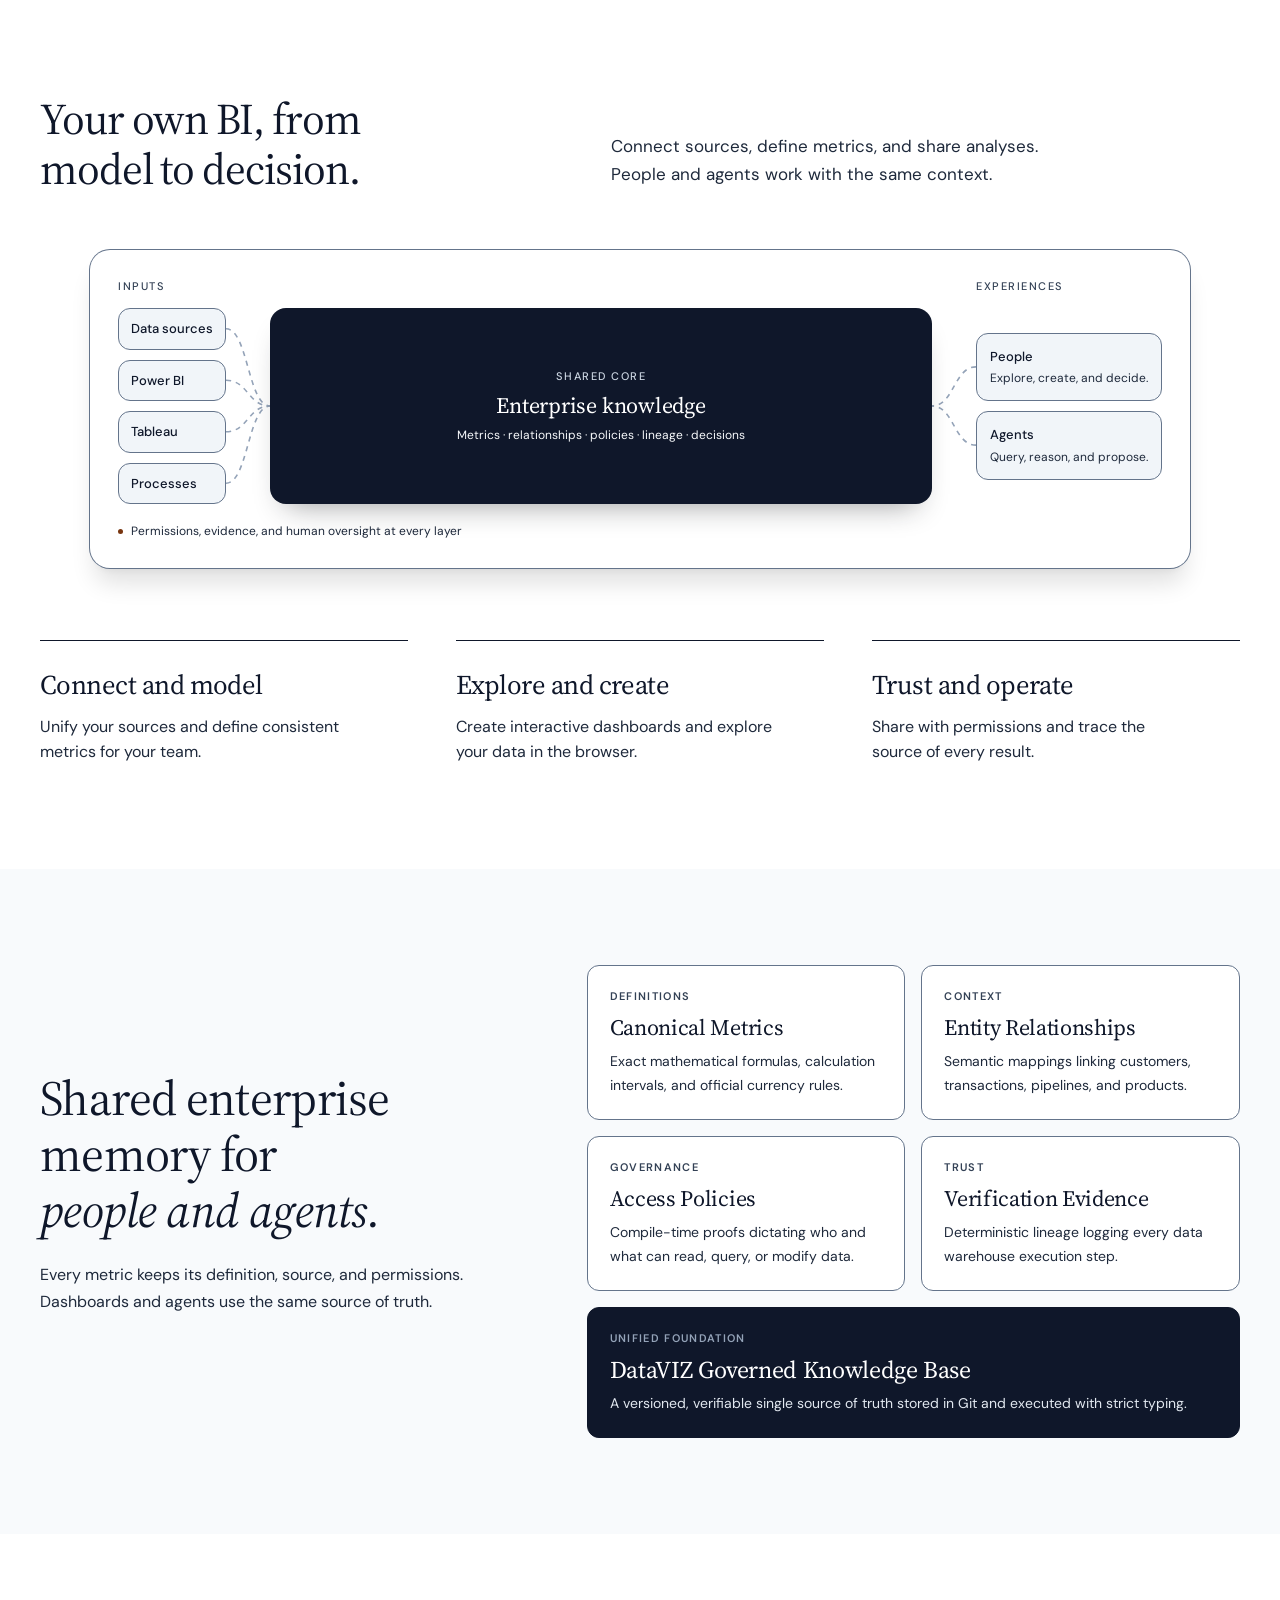
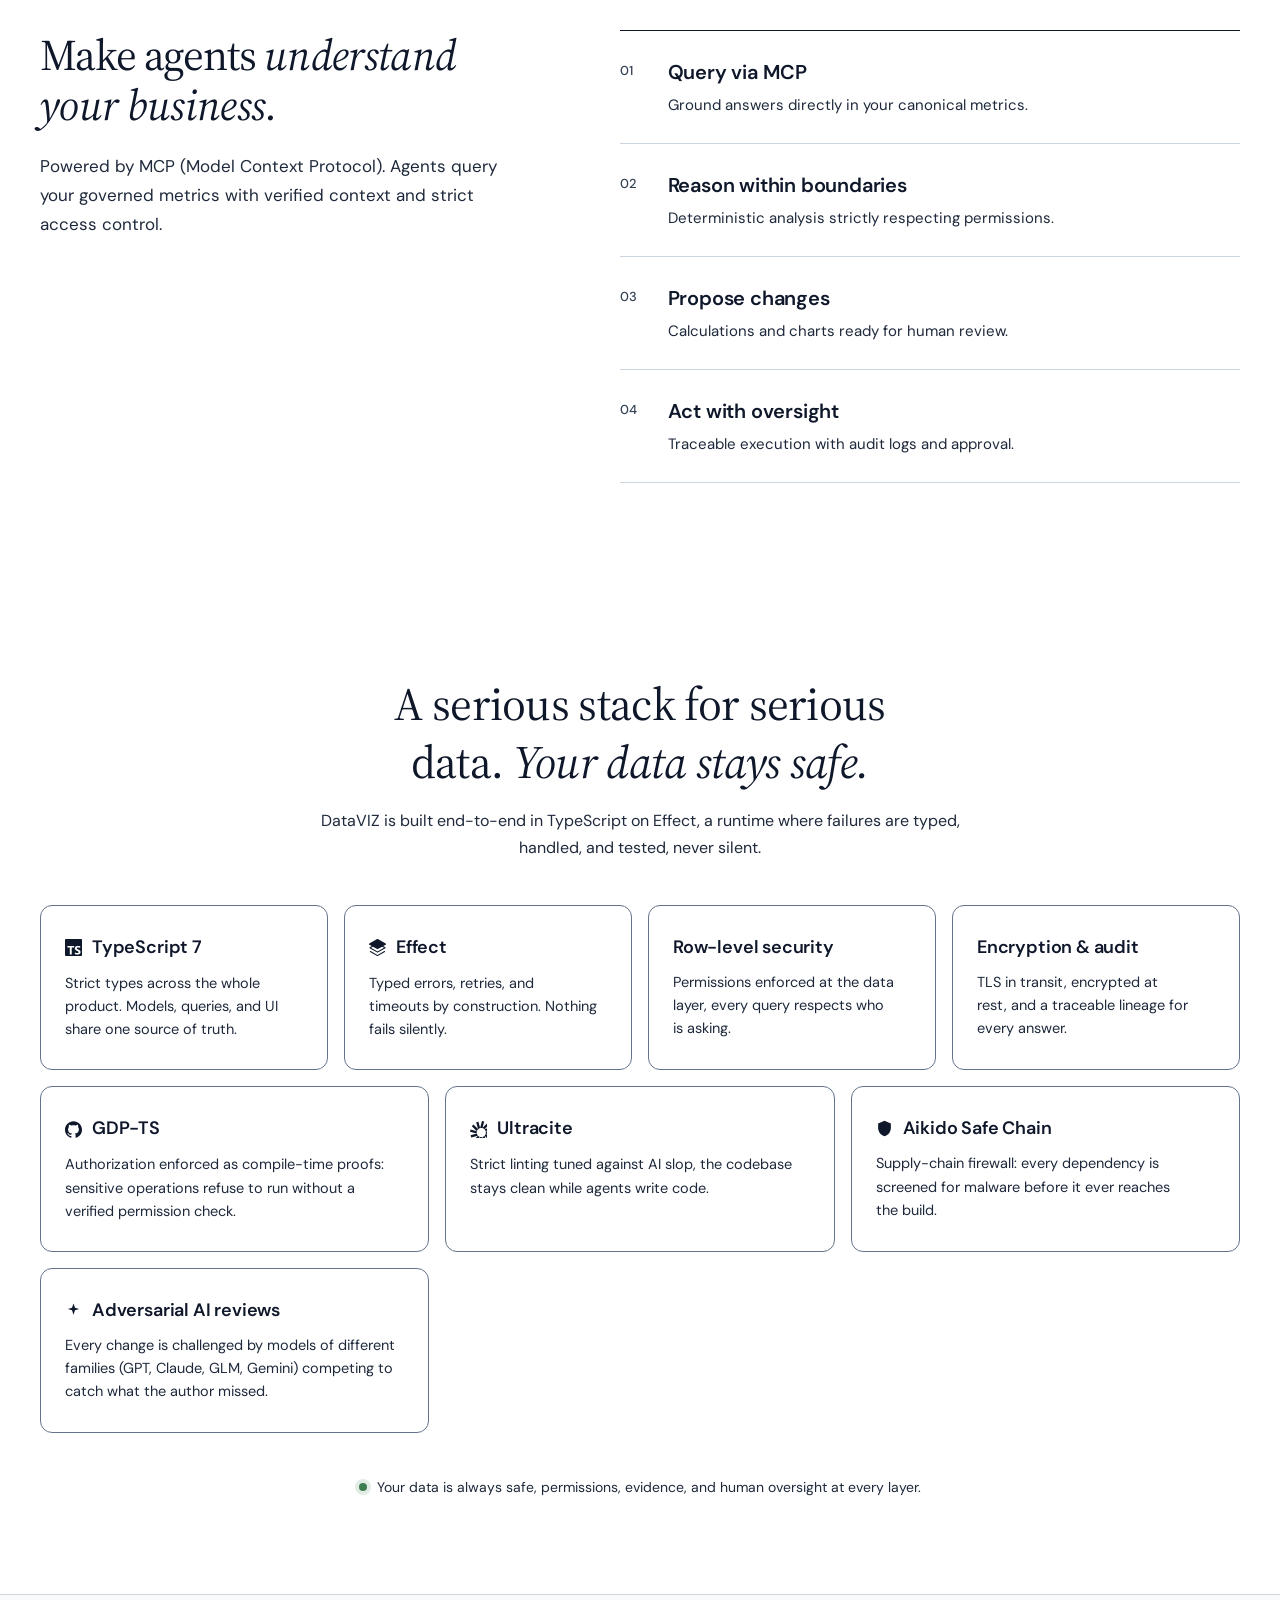
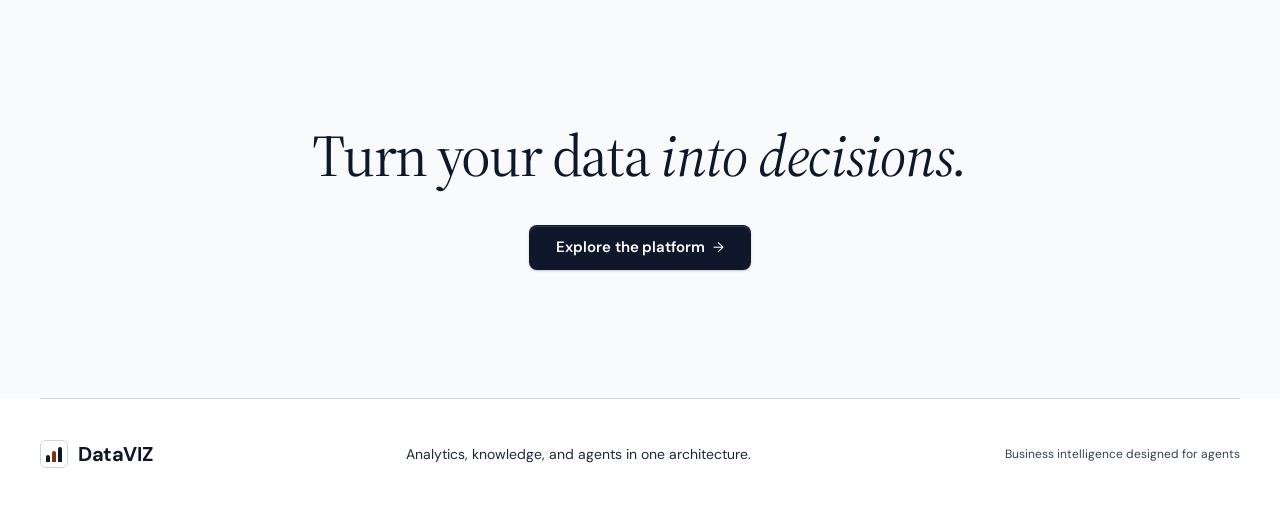
==== commit ea731a18: "feat(demo): link platform calls to action to Clinic X" ====
--- a/index.html
+++ b/index.html
@@ -38,7 +38,7 @@
         <h1 id="hero-title">The alternative to Power BI and Tableau. <span class="serif">Built for agents.</span></h1>
         <p class="lede">Connect your data, create dashboards, and work with agents that understand your business. All in one platform.</p>
         <div class="hero-actions">
-          <a class="button" href="#plataforma">Explore the platform <span aria-hidden="true">→</span></a>
+          <a class="button" href="https://dataviz-clinic-demo.matiaschicao-dataviz.workers.dev/?demo=clinic-x">Explore the platform <span aria-hidden="true">→</span></a>
         </div>
       </div>
       <div class="artifact art-table" aria-hidden="true">
@@ -183,7 +183,7 @@
       <p class="stack-note reveal-fade" style="--d:320ms"><span class="safe-dot" aria-hidden="true"></span>Your data is always safe, permissions, evidence, and human oversight at every layer.</p>
     </div></section>
 
-    <section class="closing" aria-labelledby="closing-title"><h2 id="closing-title" class="reveal">Turn your data <em class="serif">into decisions.</em></h2><a class="button reveal-fade" style="--d:160ms" href="#plataforma">Explore the platform <span aria-hidden="true">→</span></a></section>
+    <section class="closing" aria-labelledby="closing-title"><h2 id="closing-title" class="reveal">Turn your data <em class="serif">into decisions.</em></h2><a class="button reveal-fade" style="--d:160ms" href="https://dataviz-clinic-demo.matiaschicao-dataviz.workers.dev/?demo=clinic-x">Explore the platform <span aria-hidden="true">→</span></a></section>
   </main>
   <footer class="container footer"><a class="brand" href="#inicio"><span class="mark" aria-hidden="true"><i></i><i></i><i></i></span>DataVIZ</a><p>Analytics, knowledge, and agents in one architecture.</p><span>Business intelligence designed for agents</span></footer>
   <script>
--- a/style.css
+++ b/style.css
@@ -49,7 +49,7 @@
 .hero-stage>*:nth-child(4){animation-delay:.45s}
 .hero-stage>*:nth-child(5){animation-delay:.6s}
 
-.artifact{background:#fff;border-radius:20px;padding:16px;box-shadow:0 0 0 1px rgba(4,23,43,.12),0 24px 30px -8px rgba(0,0,0,.14),0 8px 10px -6px rgba(0,0,0,.08);animation:enter .8s var(--ease) both}
+.artifact{background:#fff;border-radius:20px;padding:16px;box-shadow:0 0 0 1px #64748b,0 24px 30px -8px rgba(0,0,0,.14),0 8px 10px -6px rgba(0,0,0,.08);animation:enter .8s var(--ease) both}
 .art-table{grid-area:1/1/2/2;justify-self:end;align-self:start;width:min(240px,100%);animation:enter .8s var(--ease) .55s both,floaty 7s ease-in-out 2.2s infinite}
 .art-ring{grid-area:1/3/3/4;justify-self:start;align-self:center;width:min(182px,100%);text-align:center;animation:enter .8s var(--ease) .65s both,floaty 8s ease-in-out 2.4s infinite}
 .art-line{grid-area:3/1/4/2;justify-self:end;align-self:end;width:min(210px,100%);animation:enter .8s var(--ease) .75s both,floaty 7.5s ease-in-out 2.6s infinite}
@@ -102,13 +102,13 @@
 .art-ask .bubble{right:-16px;bottom:-26px}
 
 .system-wrap{max-width:1100px;margin:52px auto 60px}
-.system{position:relative;padding:22px;background:#fff;border-radius:20px;box-shadow:0 0 0 1px #7c8ba1,0 20px 25px -5px rgba(0,0,0,.12),0 8px 10px -6px rgba(0,0,0,.06);animation:enter .9s .15s var(--ease) both}
+.system{position:relative;padding:22px;background:#fff;border-radius:20px;box-shadow:0 0 0 1px #64748b,0 20px 25px -5px rgba(0,0,0,.12),0 8px 10px -6px rgba(0,0,0,.06);animation:enter .9s .15s var(--ease) both}
 .pipeline{position:relative;display:grid;grid-template-columns:auto 44px 1fr 44px auto;grid-template-rows:auto 1fr auto;row-gap:14px}
 .p-lbl{font-size:11px;font-weight:500;letter-spacing:.14em;text-transform:uppercase;color:var(--ash)}
 .lbl-in{grid-area:1/1}
 .lbl-out{grid-area:1/5}
 .p-inputs{grid-area:2/1;display:flex;flex-direction:column;justify-content:center;gap:10px;align-self:stretch}
-.node{position:relative;padding:10px 12px;background:var(--mist);border:1px solid #7c8ba1;border-radius:12px;color:var(--ink);font-size:13px;font-weight:500;white-space:nowrap;animation:enter .7s var(--ease) both}
+.node{position:relative;padding:10px 12px;background:var(--mist);border:1px solid #64748b;border-radius:12px;color:var(--ink);font-size:13px;font-weight:500;white-space:nowrap;animation:enter .7s var(--ease) both}
 .node:nth-child(1){animation-delay:.5s}
 .node:nth-child(2){animation-delay:.58s}
 .node:nth-child(3){animation-delay:.66s}
@@ -123,7 +123,7 @@
 .p-core strong{display:block;margin:8px 0;font-family:var(--serif);font-size:22px;font-weight:400;letter-spacing:-.01em;line-height:1.12}
 .p-core p{margin:0;color:#f8fafc;font-size:12px;line-height:1.55}
 .p-outputs{grid-area:2/5;display:flex;flex-direction:column;justify-content:center;gap:10px;align-self:stretch}
-.o-card{padding:13px;background:var(--mist);border:1px solid #7c8ba1;border-radius:12px;animation:enter .7s var(--ease) both}
+.o-card{padding:13px;background:var(--mist);border:1px solid #64748b;border-radius:12px;animation:enter .7s var(--ease) both}
 .o-card:nth-child(1){animation-delay:.85s}
 .o-card:nth-child(2){animation-delay:.95s}
 .o-card strong{display:block;font-size:13px;font-weight:500;color:var(--ink)}
@@ -149,7 +149,7 @@
 .knowledge-inner h2 em{color:var(--ink)}
 .knowledge-inner p{max-width:500px;color:var(--slate);font-size:16px;line-height:1.7}
 .knowledge-map{display:grid;grid-template-columns:1fr 1fr;gap:16px}
-.map-cell{padding:20px;background:#fff;border:1px solid #7c8ba1;border-radius:10px}
+.map-cell{padding:20px;background:#fff;border:1px solid #64748b;border-radius:10px}
 .map-cell-tag{font-size:11px;font-family:ui-monospace,SFMono-Regular,Menlo,Monaco,Consolas,monospace;font-weight:600;color:var(--ash);text-transform:uppercase;letter-spacing:.08em;margin-bottom:8px}
 .map-cell strong{display:block;font-size:17px;font-weight:600;color:var(--ink);margin-bottom:6px}
 .map-cell span{font-size:13.5px;color:var(--slate);line-height:1.5}
@@ -182,7 +182,7 @@
 .stack-head h2 em{color:var(--ink)}
 .stack-head p{max-width:640px;margin:0 auto;color:var(--slate);font-size:16px;line-height:1.65}
 .stack-grid{display:grid;grid-template-columns:repeat(4,1fr);gap:16px}
-.stack-card{padding:26px 22px;background:#fff;border:1px solid var(--line);border-radius:16px;box-shadow:0 10px 20px -12px rgba(0,0,0,.08)}
+.stack-card{padding:26px 22px;background:#fff;border:1px solid #64748b;border-radius:16px;box-shadow:0 10px 20px -12px rgba(0,0,0,.08)}
 .stack-card h3{margin:0 0 8px;font-size:17px;font-weight:500;letter-spacing:-.01em}
 .stack-card p{margin:0;color:var(--slate);font-size:13.5px;line-height:1.6}
 .stack-note{display:flex;align-items:center;justify-content:center;gap:10px;margin:38px auto 0;color:var(--slate);font-size:14px;text-align:center;flex-wrap:wrap}
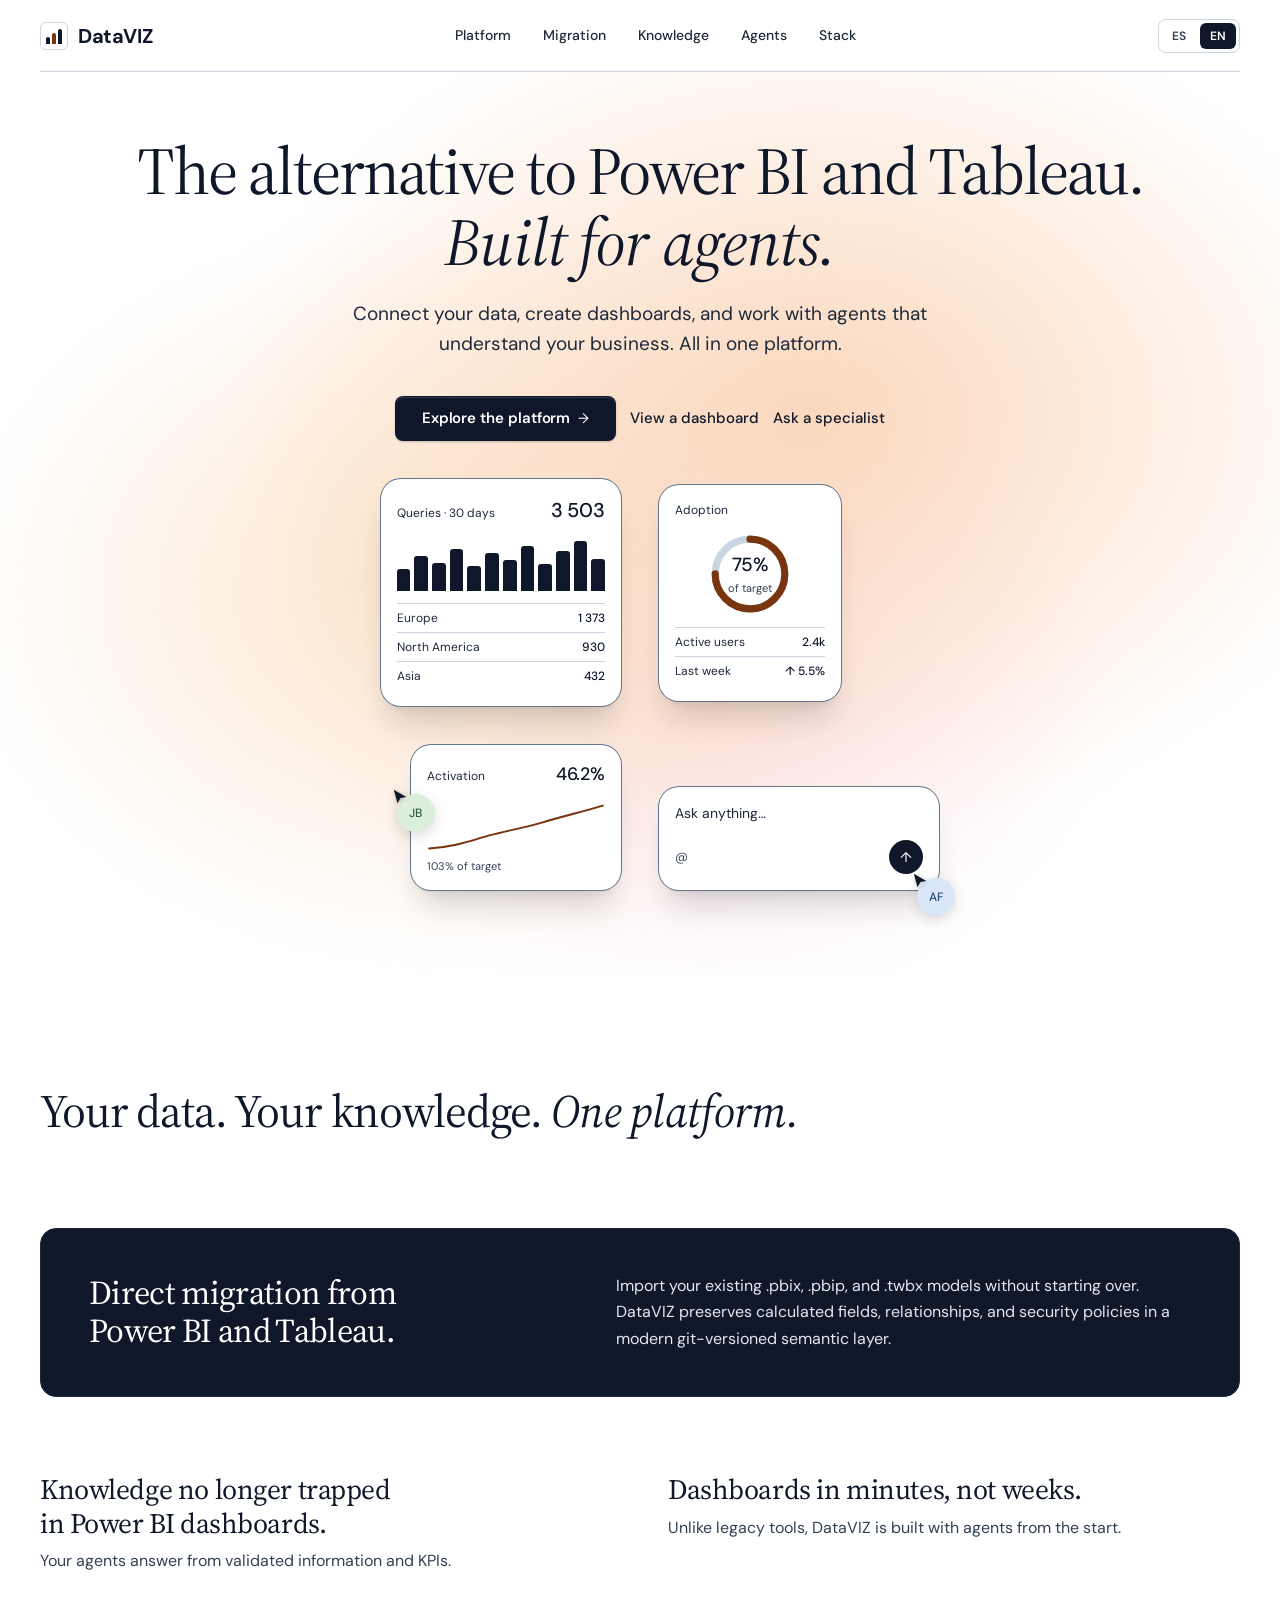
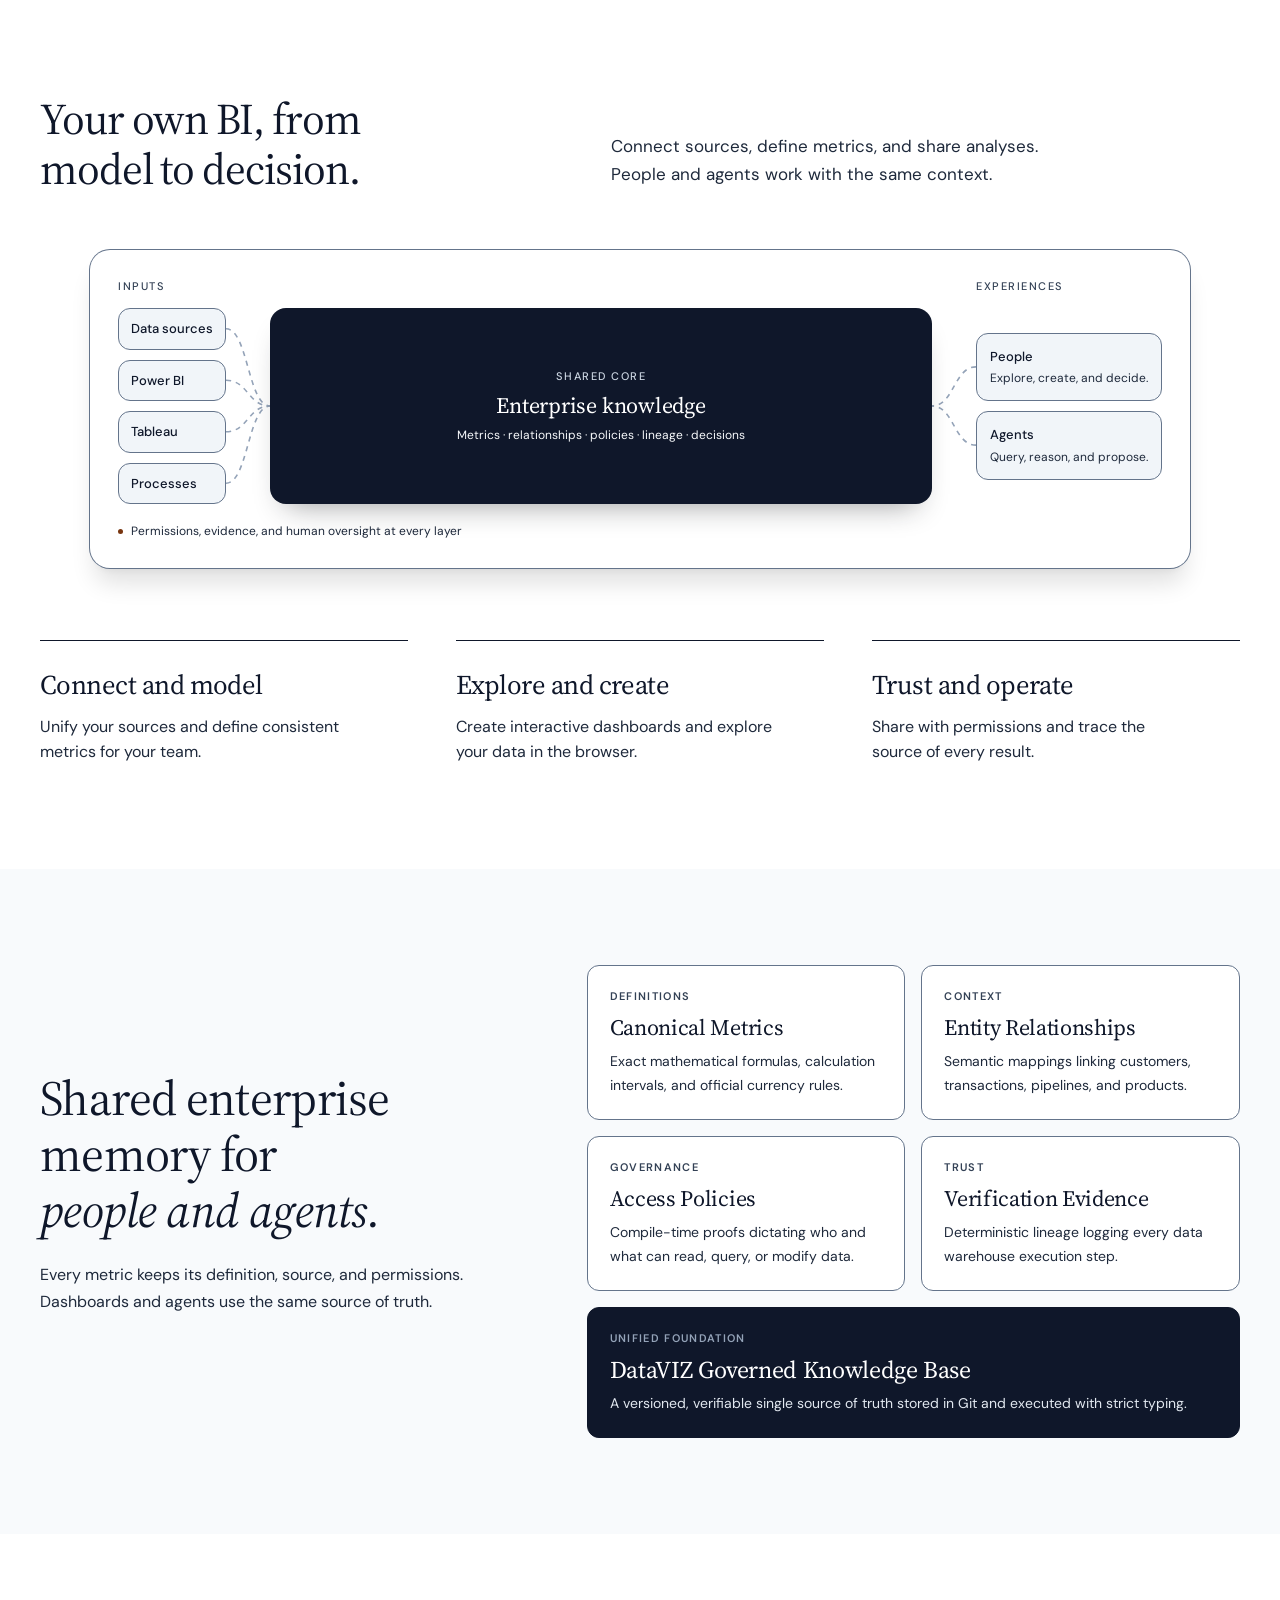
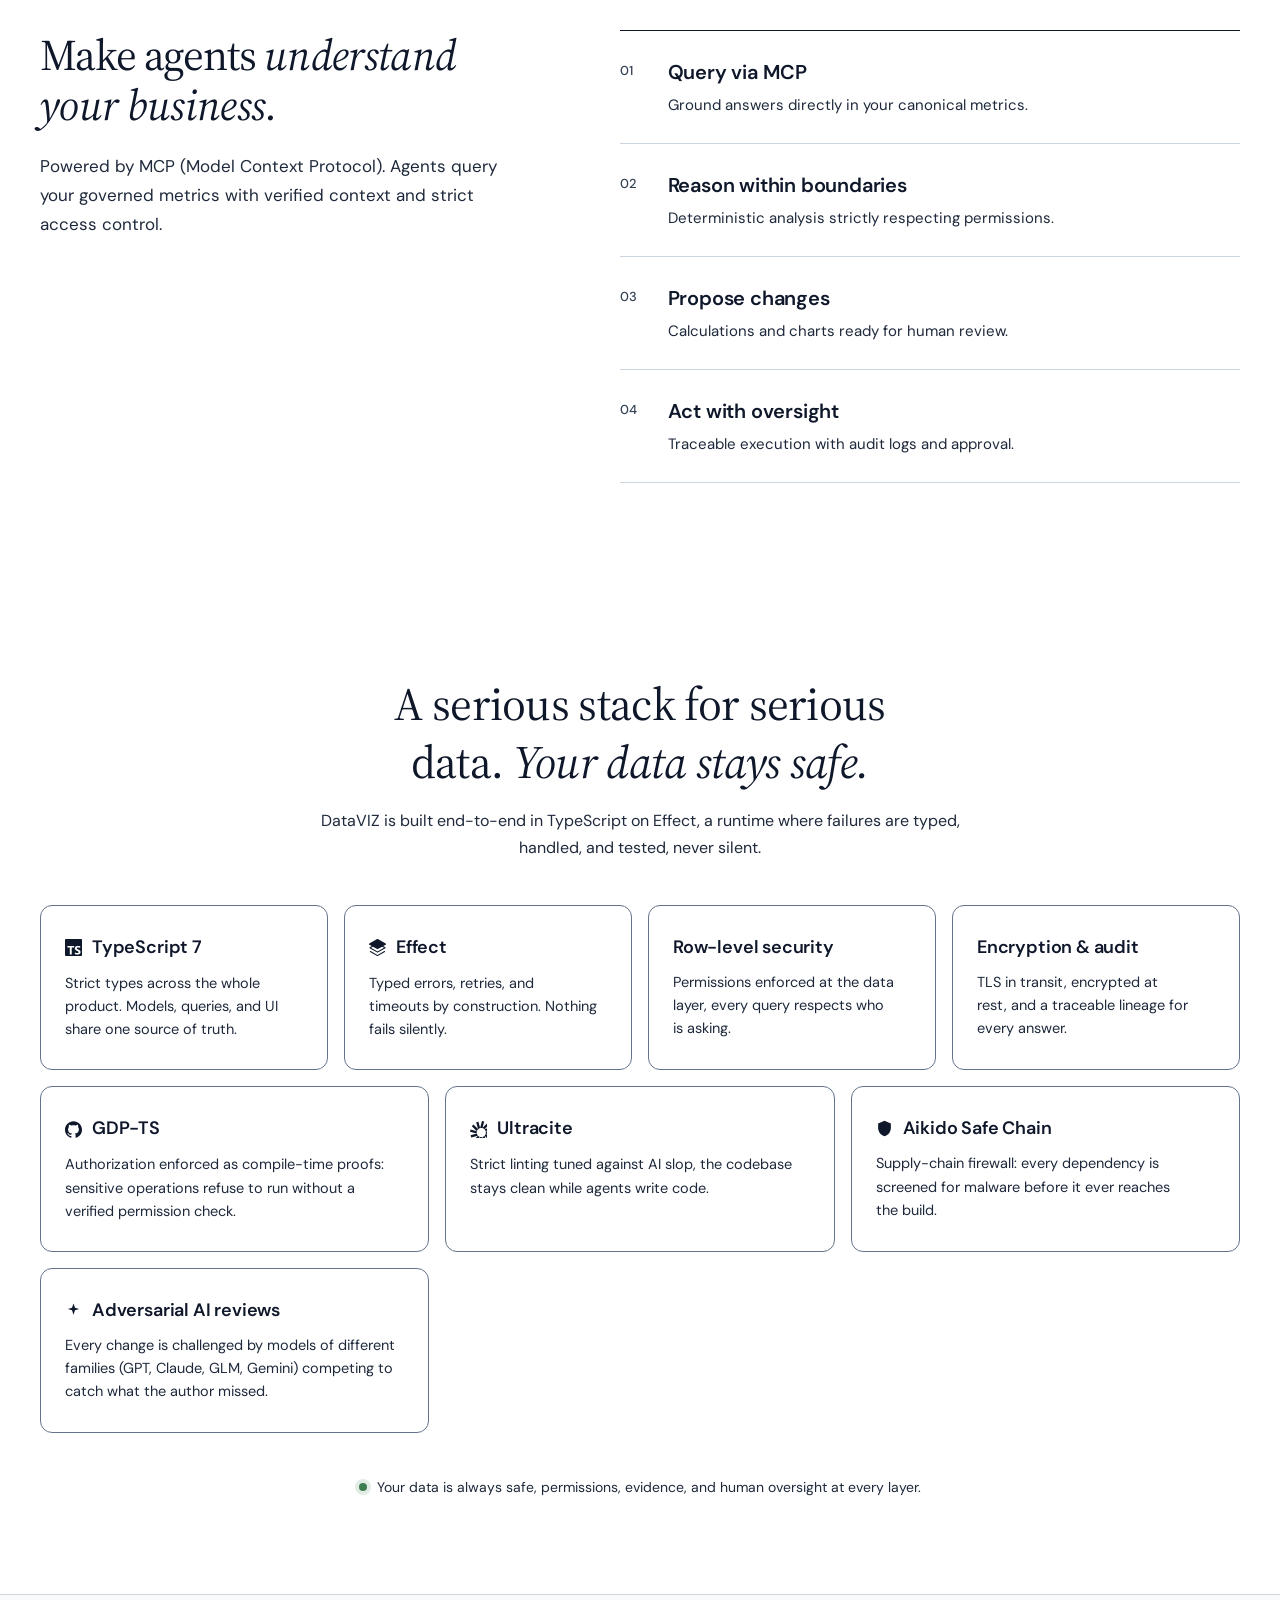
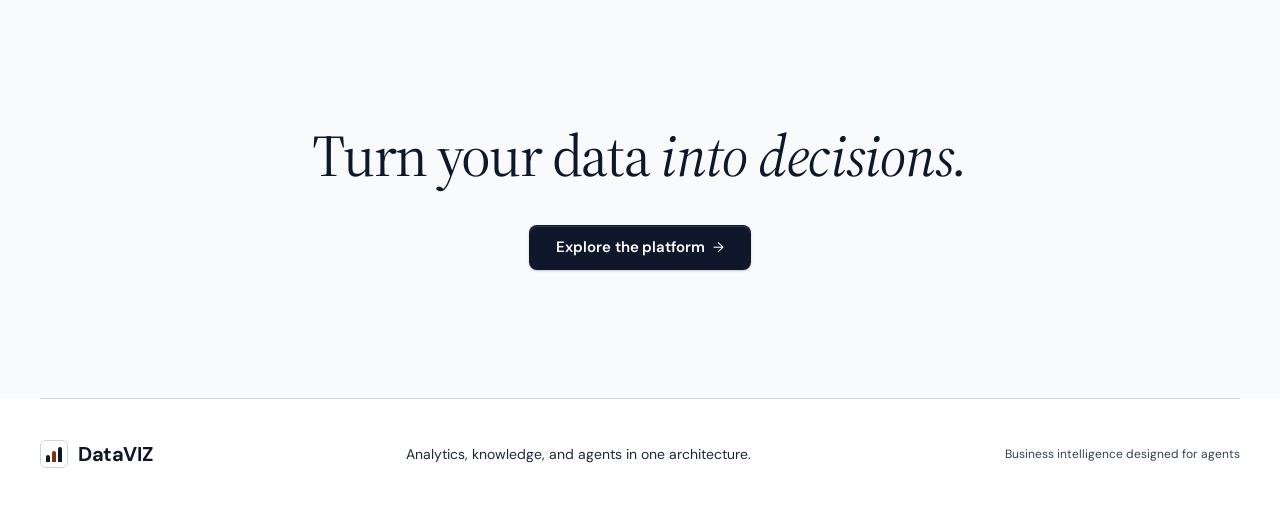
==== commit 37516468: "feat(demo): expose studio viewer and specialist demos" ====
--- a/index.html
+++ b/index.html
@@ -38,7 +38,9 @@
         <h1 id="hero-title">The alternative to Power BI and Tableau. <span class="serif">Built for agents.</span></h1>
         <p class="lede">Connect your data, create dashboards, and work with agents that understand your business. All in one platform.</p>
         <div class="hero-actions">
-          <a class="button" href="https://dataviz-clinic-demo.matiaschicao-dataviz.workers.dev/?demo=clinic-x">Explore the platform <span aria-hidden="true">→</span></a>
+          <a class="button" href="https://demo.matiaschicao.cl/studio">Explore the platform <span aria-hidden="true">→</span></a>
+          <a class="text-link" href="https://demo.matiaschicao.cl/dashboard">View a dashboard</a>
+          <a class="text-link" href="https://demo.matiaschicao.cl/agents">Ask a specialist</a>
         </div>
       </div>
       <div class="artifact art-table" aria-hidden="true">
@@ -183,7 +185,7 @@
       <p class="stack-note reveal-fade" style="--d:320ms"><span class="safe-dot" aria-hidden="true"></span>Your data is always safe, permissions, evidence, and human oversight at every layer.</p>
     </div></section>
 
-    <section class="closing" aria-labelledby="closing-title"><h2 id="closing-title" class="reveal">Turn your data <em class="serif">into decisions.</em></h2><a class="button reveal-fade" style="--d:160ms" href="https://dataviz-clinic-demo.matiaschicao-dataviz.workers.dev/?demo=clinic-x">Explore the platform <span aria-hidden="true">→</span></a></section>
+    <section class="closing" aria-labelledby="closing-title"><h2 id="closing-title" class="reveal">Turn your data <em class="serif">into decisions.</em></h2><a class="button reveal-fade" style="--d:160ms" href="https://demo.matiaschicao.cl/studio">Explore the platform <span aria-hidden="true">→</span></a></section>
   </main>
   <footer class="container footer"><a class="brand" href="#inicio"><span class="mark" aria-hidden="true"><i></i><i></i><i></i></span>DataVIZ</a><p>Analytics, knowledge, and agents in one architecture.</p><span>Business intelligence designed for agents</span></footer>
   <script>
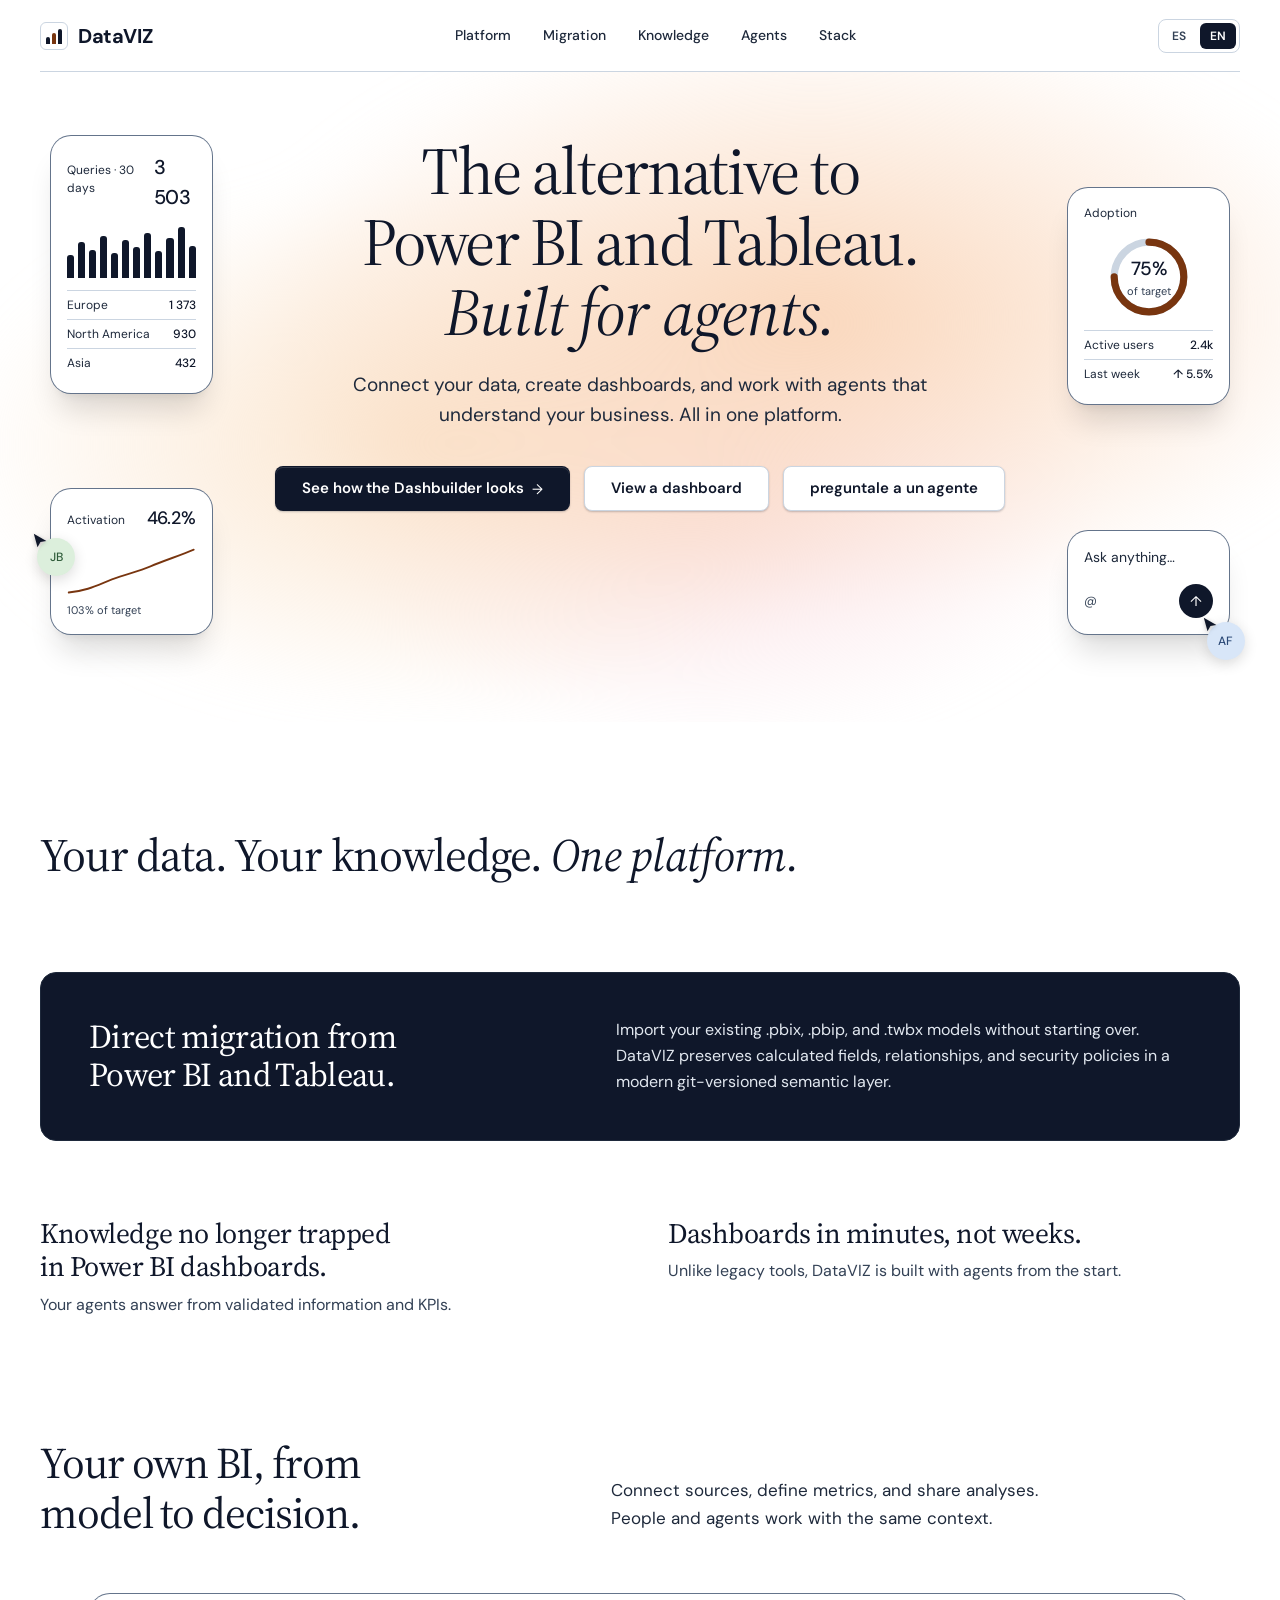
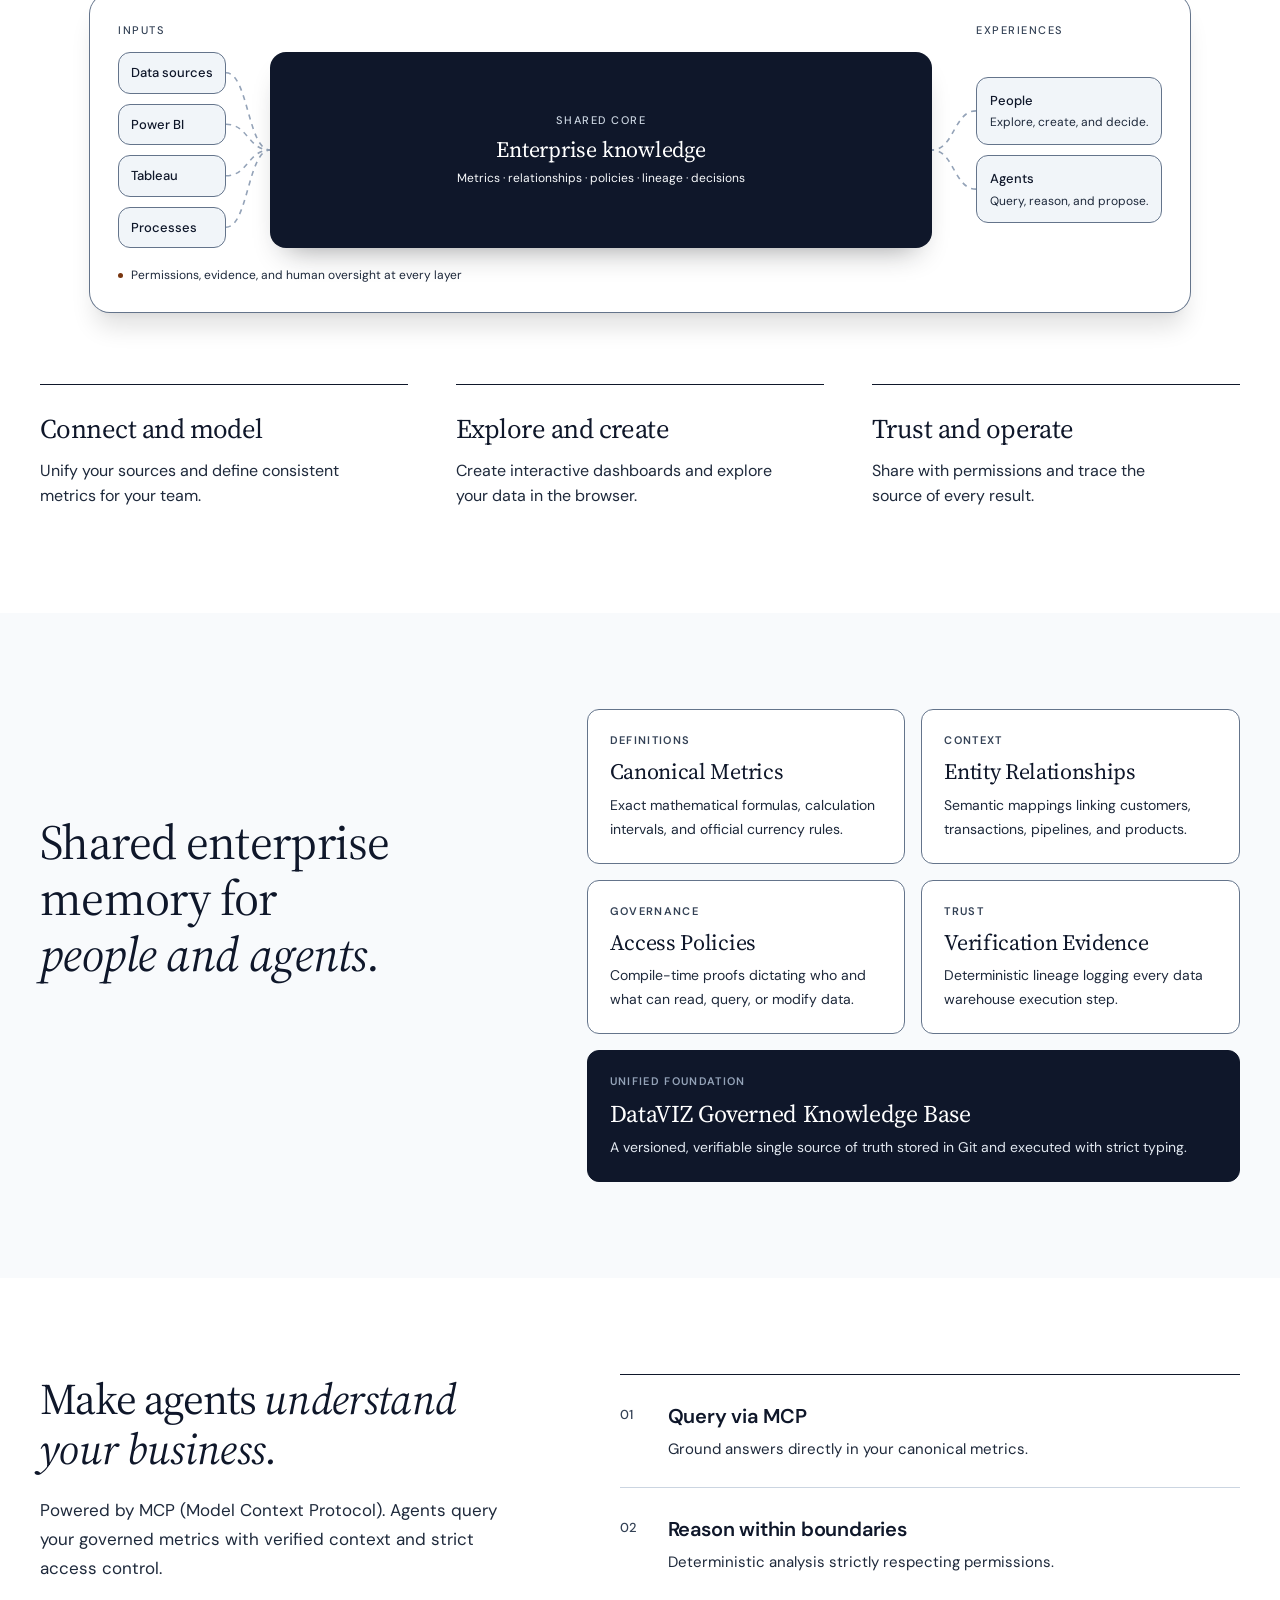
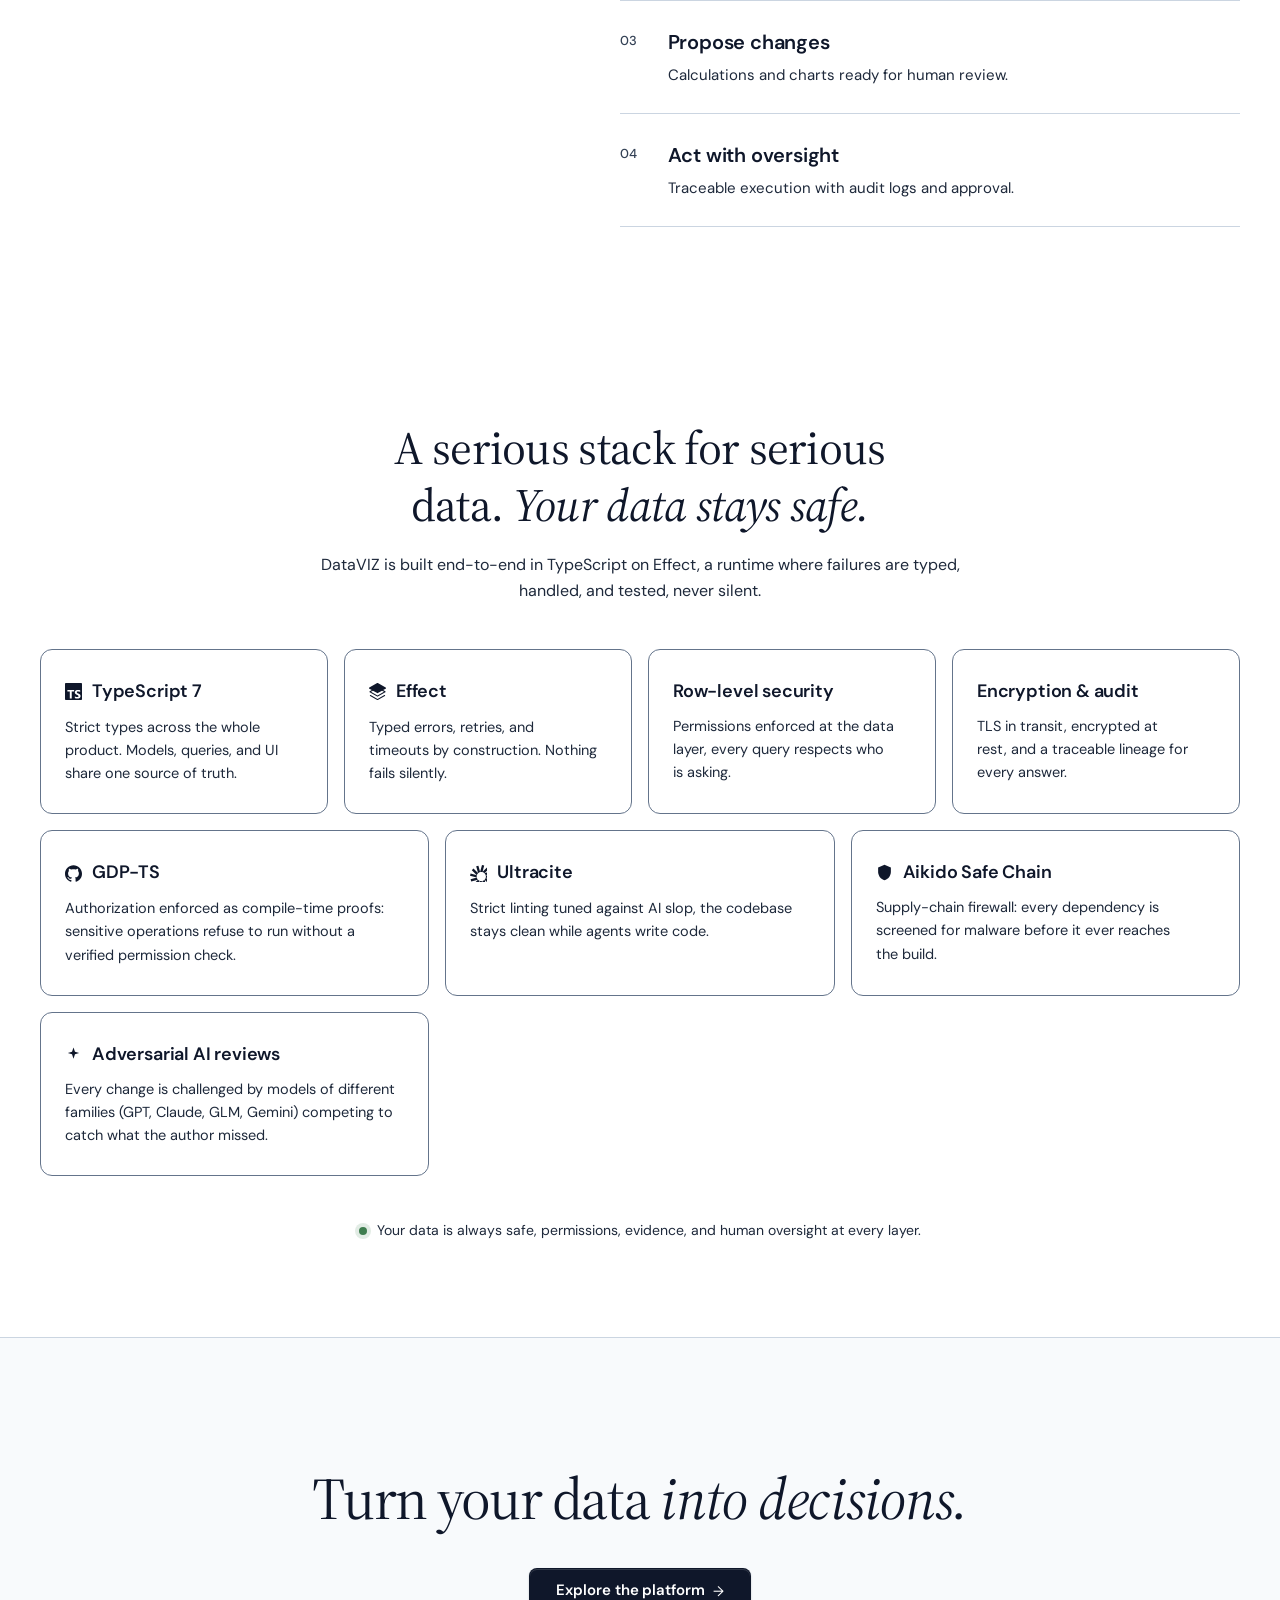
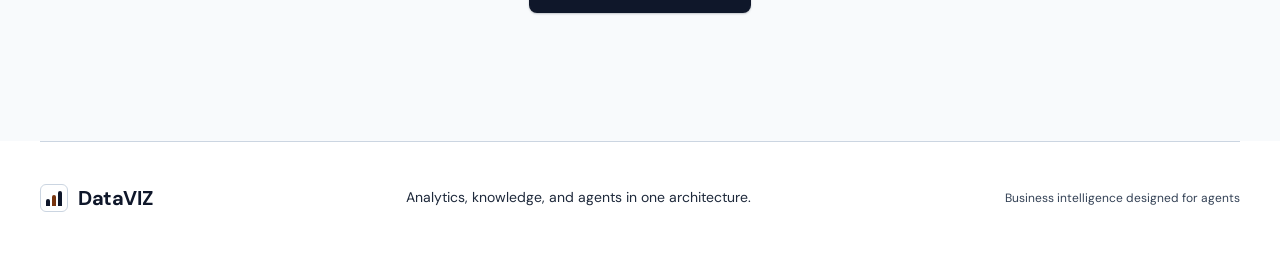
==== commit 52a82965: "Update hero CTA buttons and fix desktop responsive widget layout" ====
--- a/index.html
+++ b/index.html
@@ -38,9 +38,9 @@
         <h1 id="hero-title">The alternative to Power BI and Tableau. <span class="serif">Built for agents.</span></h1>
         <p class="lede">Connect your data, create dashboards, and work with agents that understand your business. All in one platform.</p>
         <div class="hero-actions">
-          <a class="button" href="https://demo.matiaschicao.cl/studio">Explore the platform <span aria-hidden="true">→</span></a>
-          <a class="text-link" href="https://demo.matiaschicao.cl/dashboard">View a dashboard</a>
-          <a class="text-link" href="https://demo.matiaschicao.cl/agents">Ask a specialist</a>
+          <a class="button" href="https://demo.matiaschicao.cl/studio">See how the Dashbuilder looks <span aria-hidden="true">→</span></a>
+          <a class="button button-ghost" href="https://demo.matiaschicao.cl/dashboard">View a dashboard</a>
+          <a class="button button-ghost" href="https://demo.matiaschicao.cl/agents">preguntale a un agente</a>
         </div>
       </div>
       <div class="artifact art-table" aria-hidden="true">
--- a/style.css
+++ b/style.css
@@ -38,7 +38,7 @@
 .button:hover{background:#1e293b;transform:translateY(-1px)}
 .button:active{transform:translateY(0)}
 .button span{font-size:14px;font-weight:400}
-.button-ghost,.button-secondary{background:#fff;color:var(--ink);border:1px solid var(--line);border-radius:8px}
+.button-ghost,.button-secondary{display:inline-flex;align-items:center;justify-content:center;gap:8px;padding:12px 20px;background:#fff;color:var(--ink);border:1px solid var(--line);border-radius:8px;font-size:14px;font-weight:600;line-height:1;text-decoration:none;box-shadow:0 1px 2px rgba(0,0,0,.05);transition:transform .2s var(--ease),background .2s,border-color .2s} .button-ghost:hover,.button-secondary:hover{background:var(--mist);border-color:#94a3b8;transform:translateY(-1px);text-decoration:none}
 .button-ghost:hover,.button-secondary:hover{background:var(--mist);border-color:var(--slate);transform:translateY(-1px)}
 .text-link{padding-block:6px;color:var(--ink);font-size:15px;font-weight:500}
 .text-link:hover{text-decoration:underline;text-underline-offset:5px}
@@ -226,7 +226,7 @@
 .art-line{justify-self:start;width:250px;margin-left:9vw}
 .art-ask{justify-self:end;width:330px;margin-right:9vw}
 }
-@media(min-width:641px) and (max-width:1439px){
+@media(min-width:641px) and (max-width:960px){
 .hero{grid-template-columns:repeat(2,minmax(0,1fr));grid-template-rows:auto auto auto;row-gap:clamp(20px,3vw,48px);min-height:0}
 .hero-stage{grid-area:1/1/2/3}
 .art-table{grid-area:2/1/3/2}
